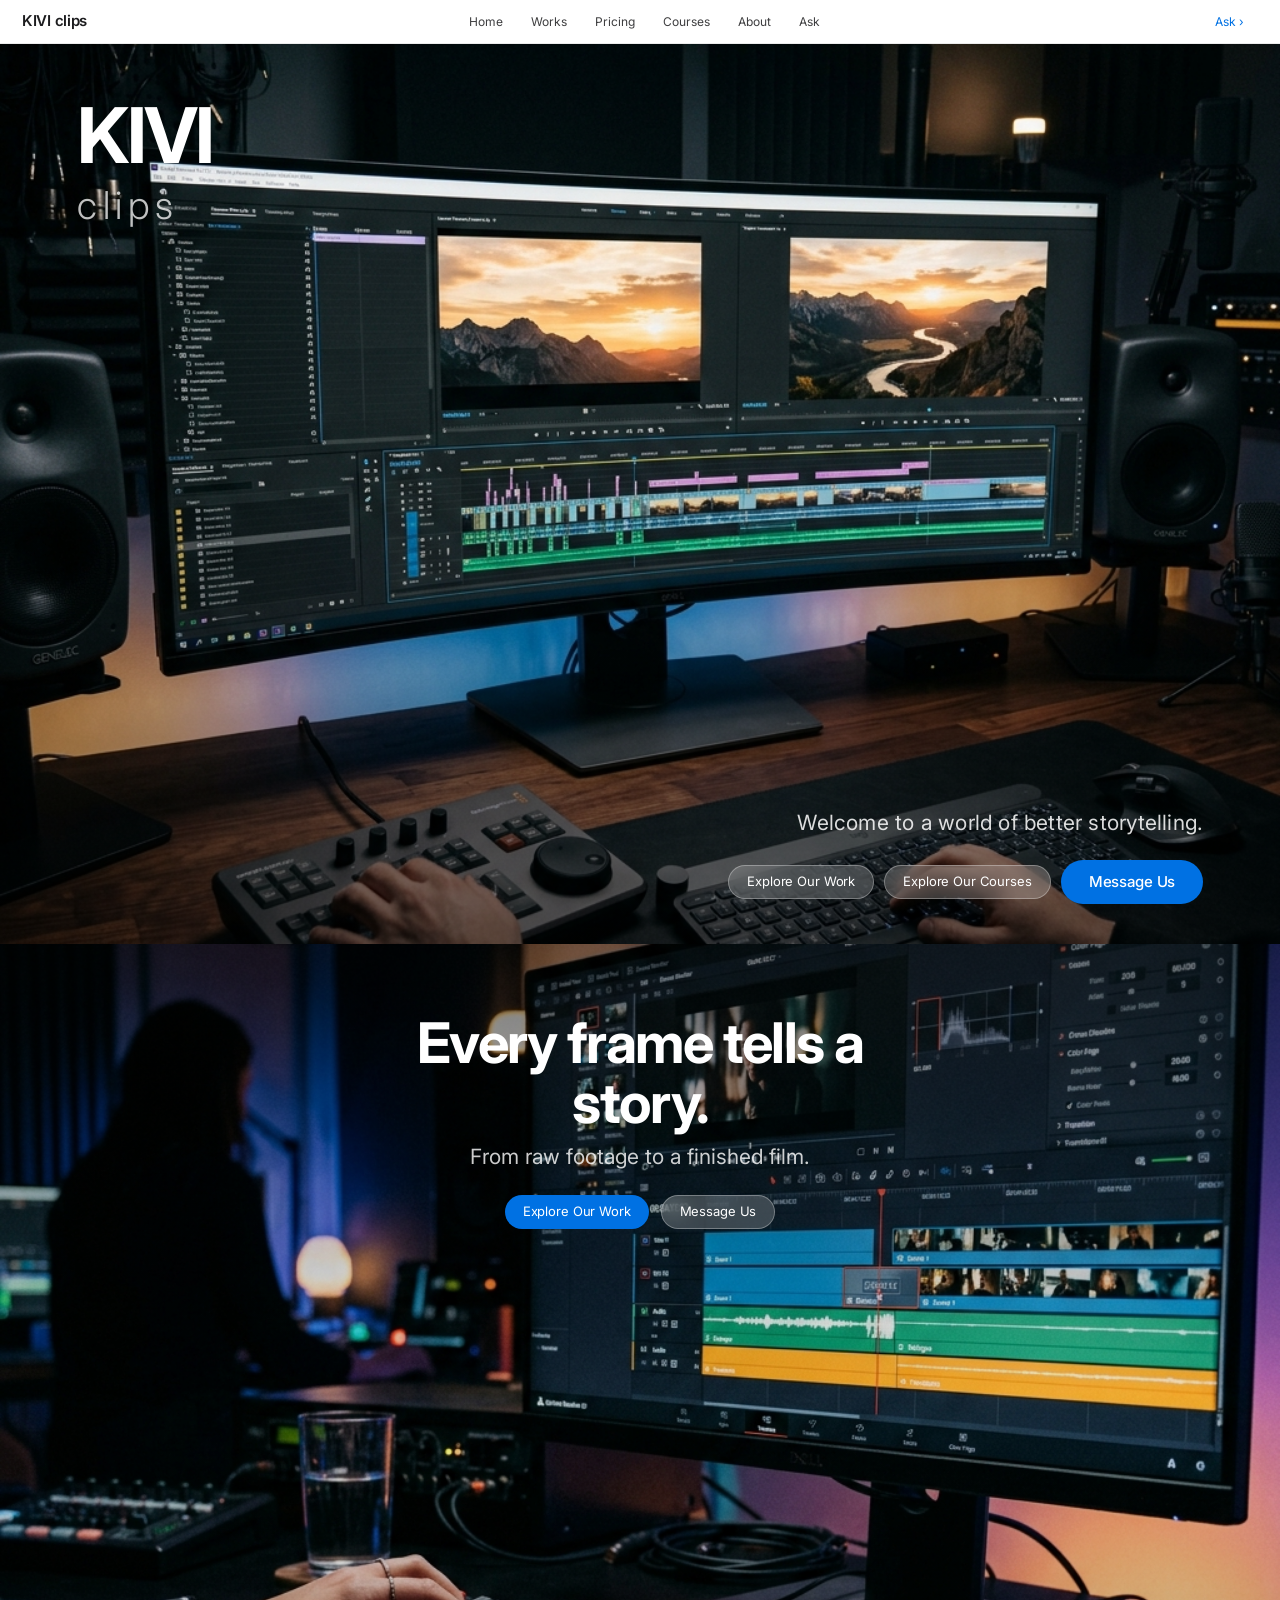
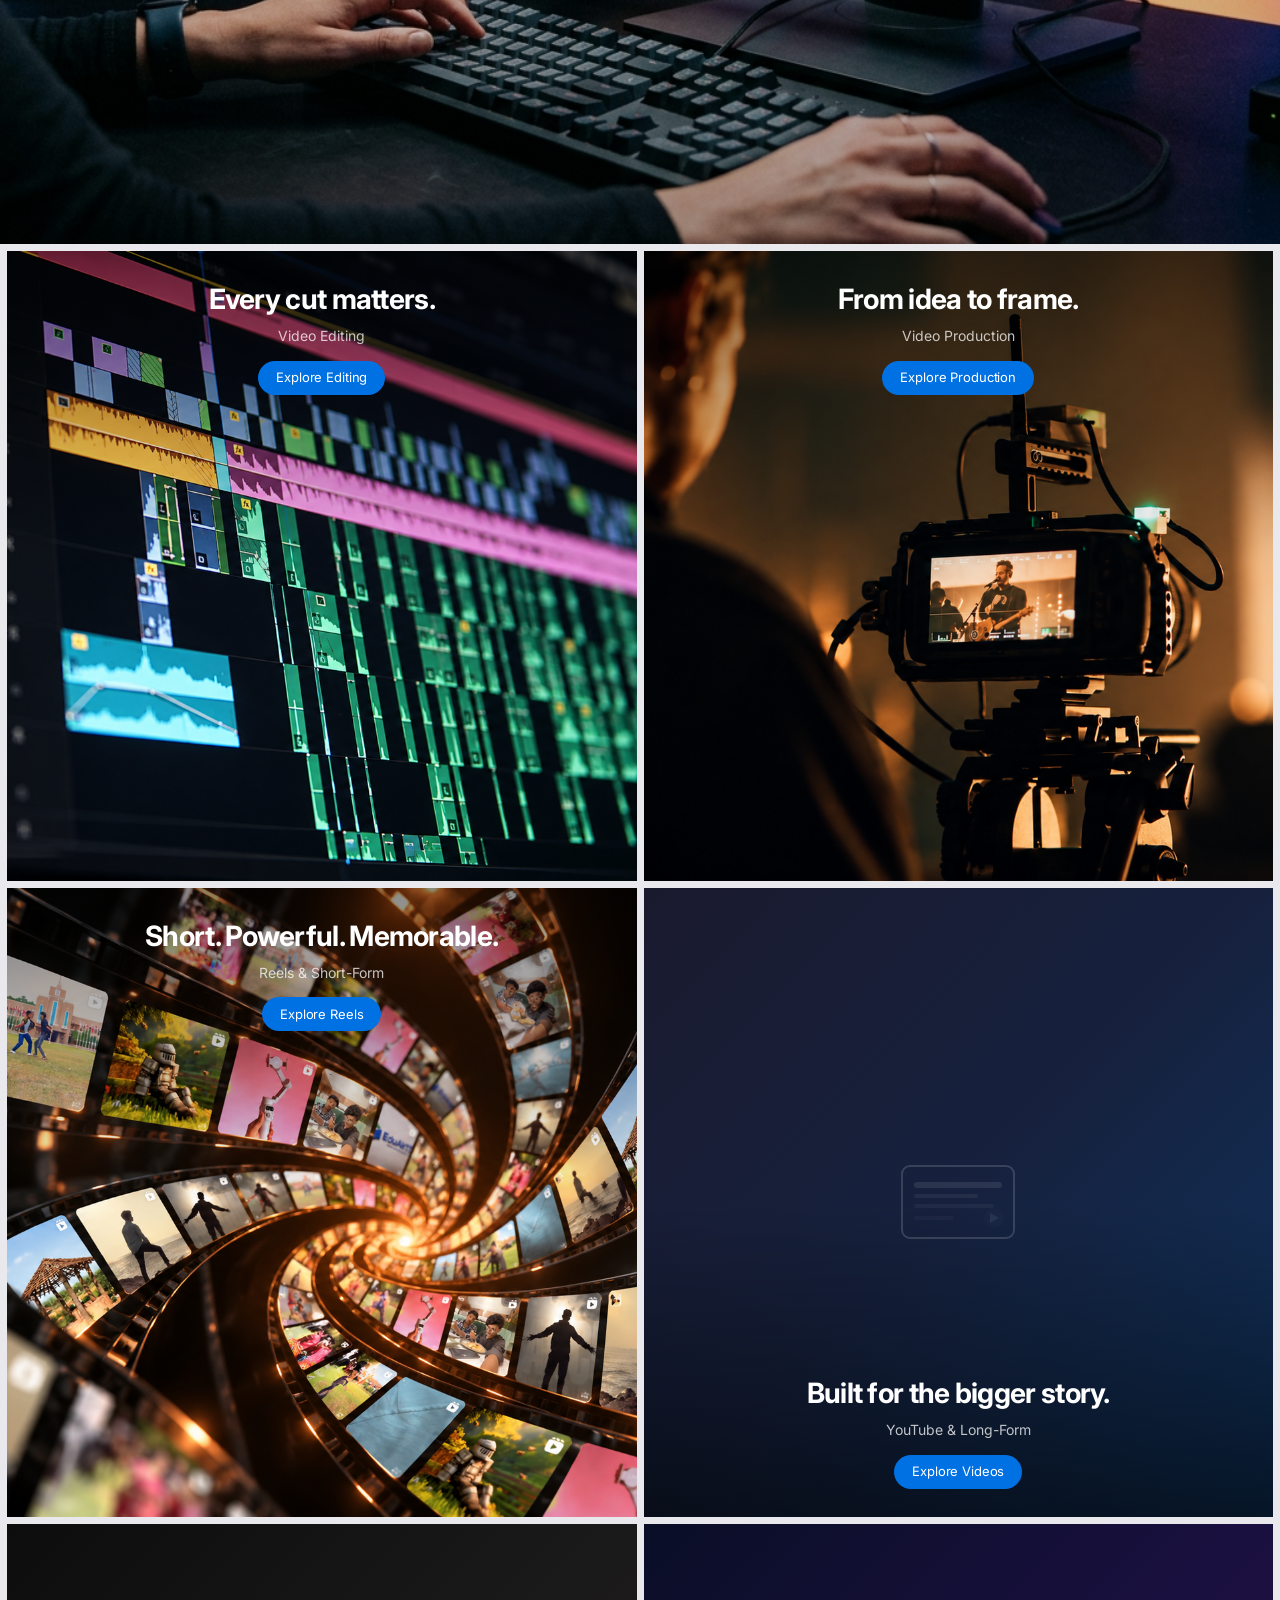
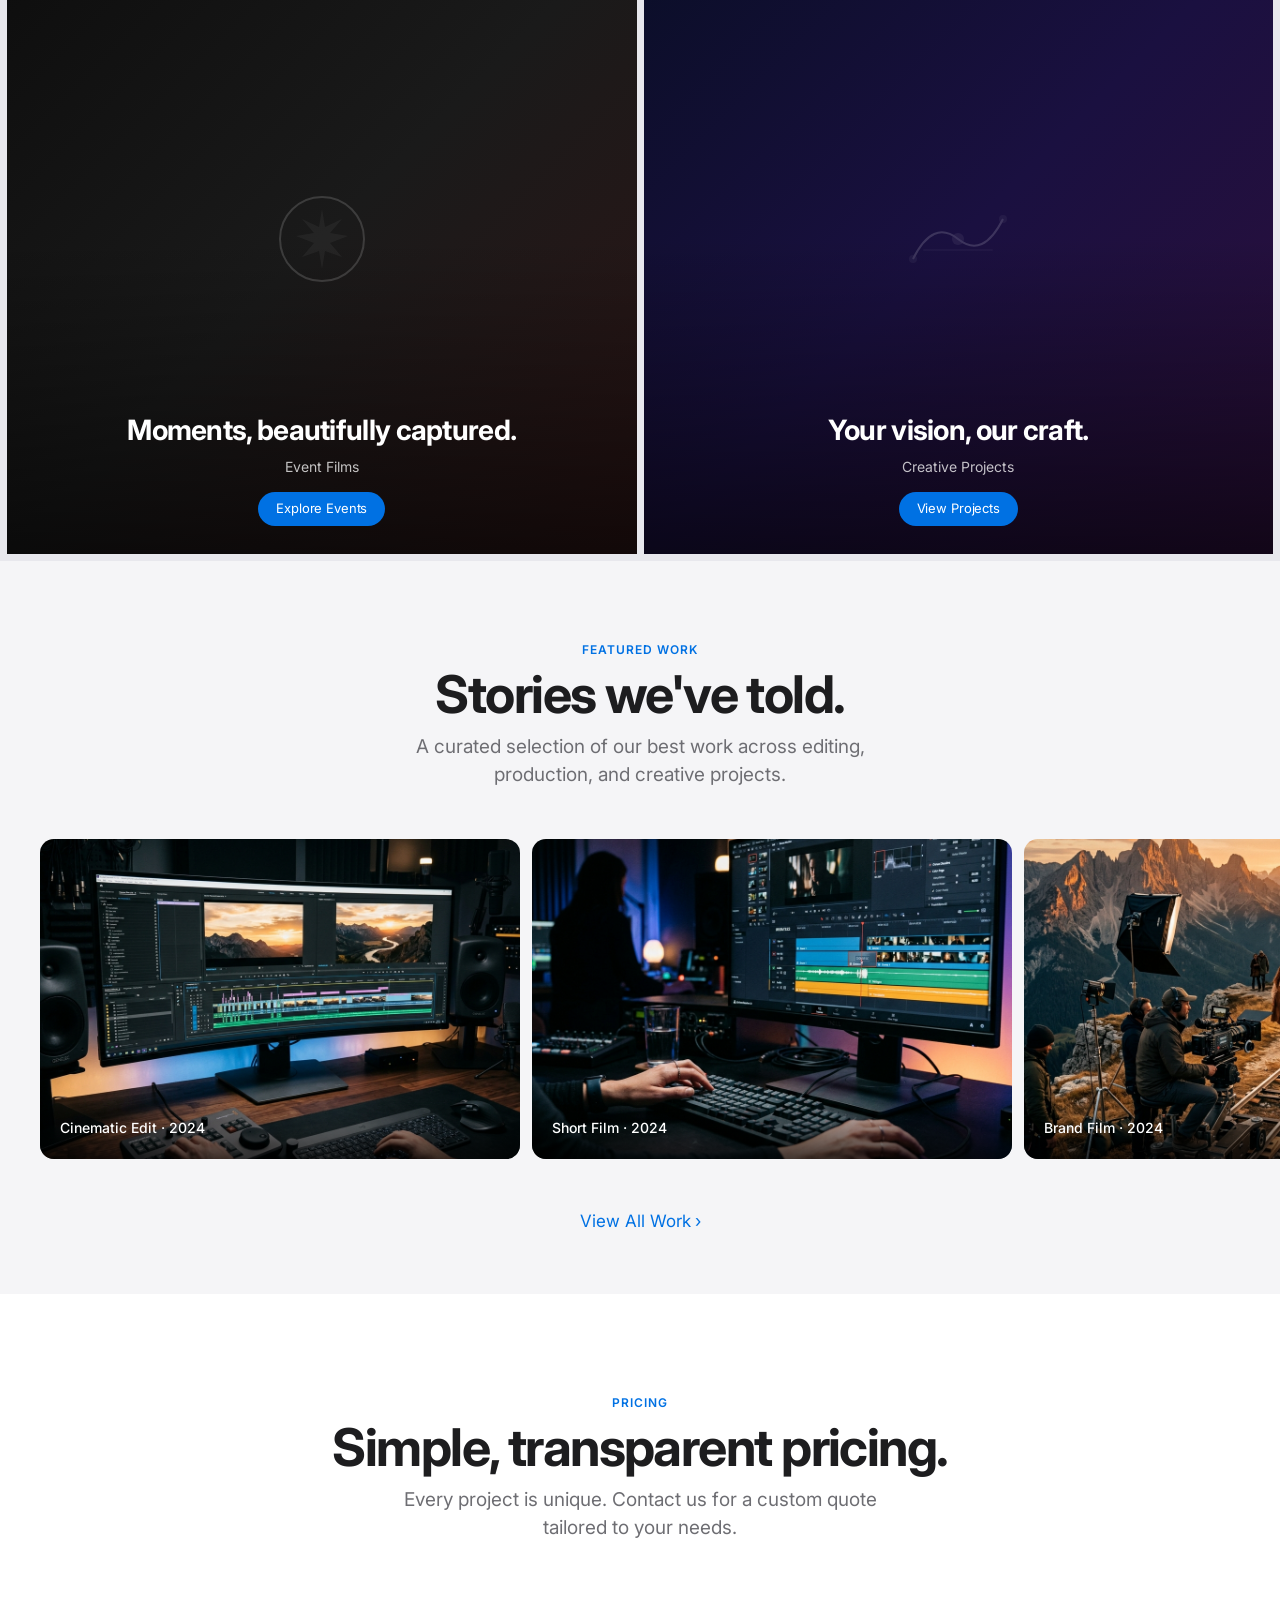
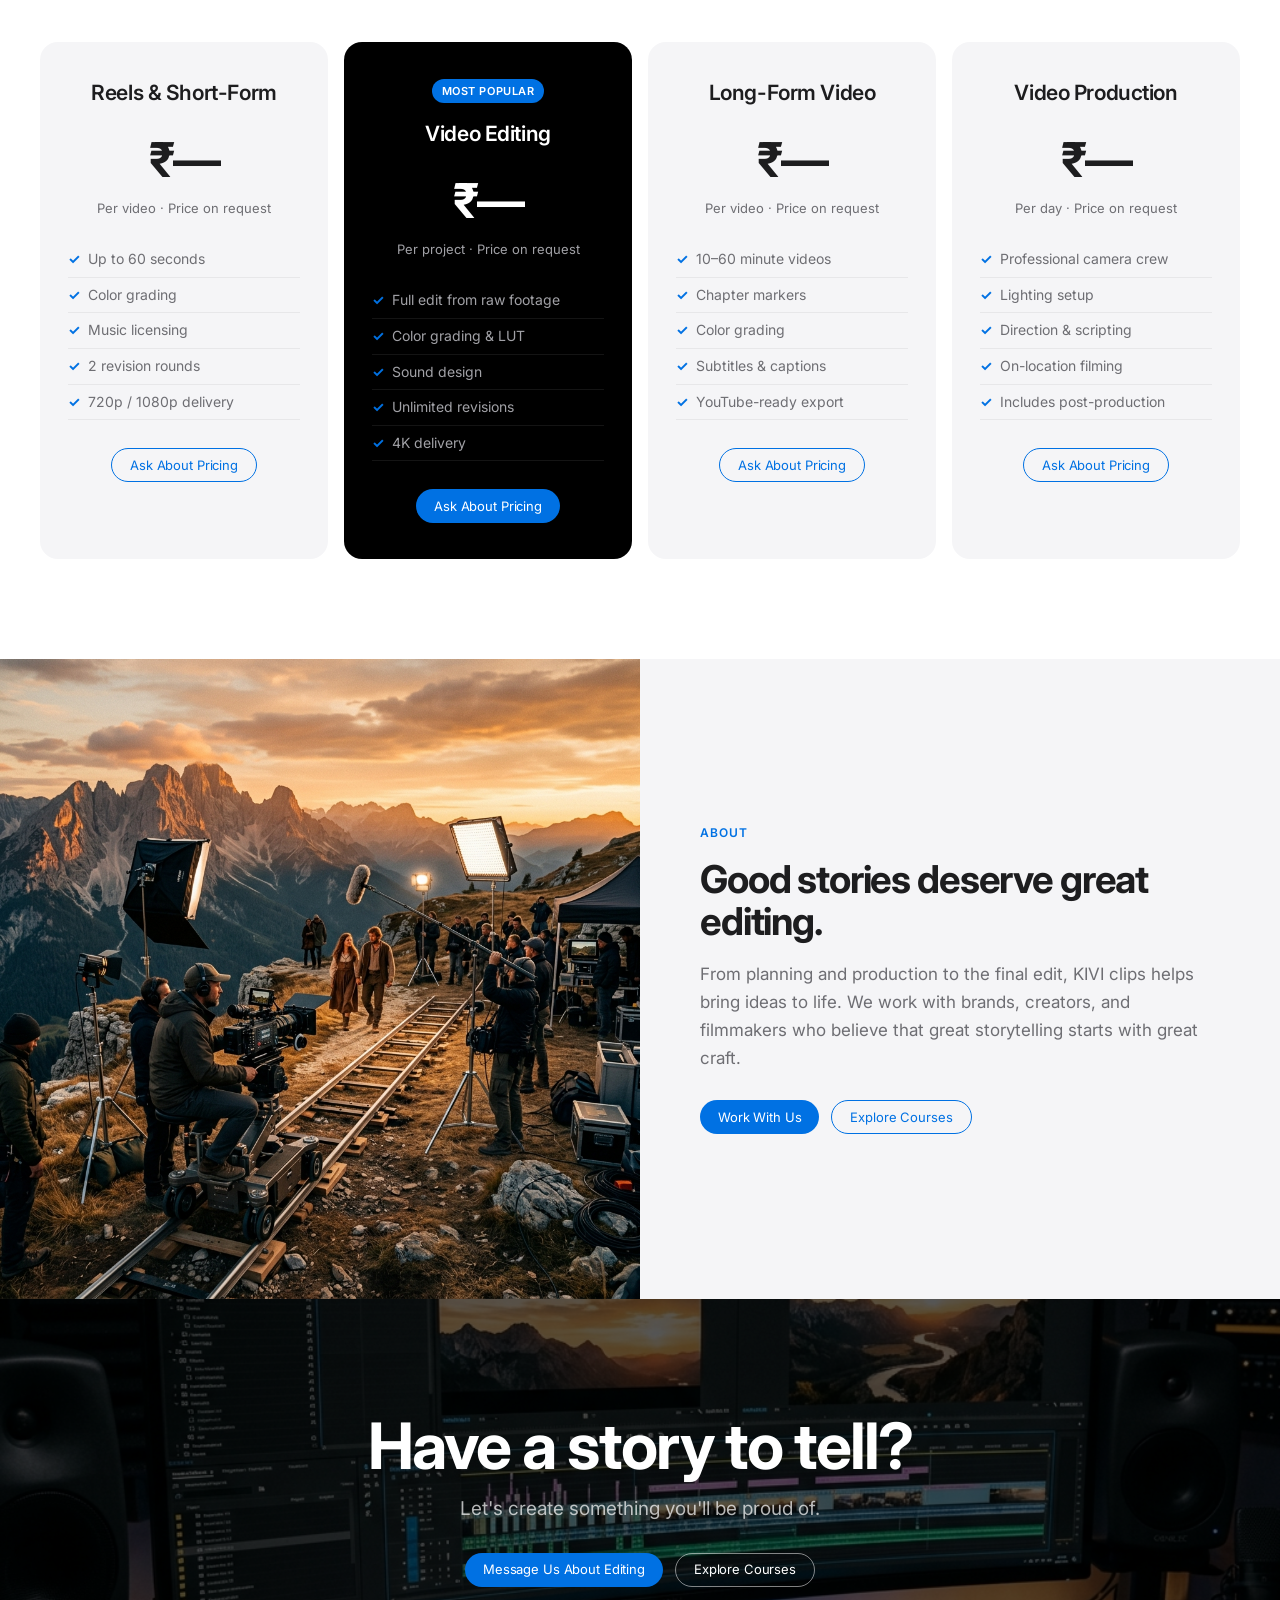
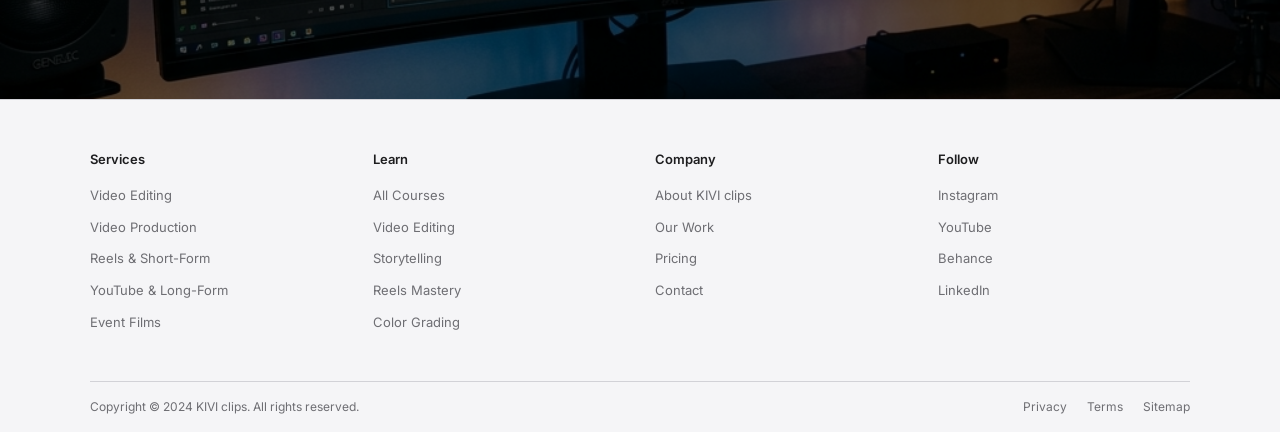
==== index.html @ bf1adf87 "Update index.html" ====
<!DOCTYPE html>
<html lang="en">
<head>
  <meta charset="UTF-8" />
  <meta name="viewport" content="width=device-width, initial-scale=1.0" />
  <meta name="description" content="KIVI clips — Premium video editing, production, and storytelling services. From raw footage to a finished film." />
  <title>KIVI clips — Video Editing &amp; Production Services</title>
  <link rel="preconnect" href="https://fonts.googleapis.com" />
  <link rel="preconnect" href="https://fonts.gstatic.com" crossorigin />
  <link href="https://fonts.googleapis.com/css2?family=Inter:wght@300;400;500;600;700&display=swap" rel="stylesheet" />
  <link rel="stylesheet" href="styles.css" />
  <style>
    /* Inline overrides for Inter font when SF Pro unavailable */
    :root { --font: -apple-system, "SF Pro Display", "SF Pro Text", "Inter", "Helvetica Neue", Arial, sans-serif; }
  </style>
</head>
<body>

  <!-- ====================================================
       NAVIGATION
  ==================================================== -->
  <nav class="nav" id="main-nav" role="navigation" aria-label="Main navigation">
    <div class="nav-inner">
      <!-- Logo -->
<a class="nav-logo" href="#hero" id="nav-logo" aria-label="KIVI clips Home">
  <span class="nav-logo-text">KIVI clips</span>
</a>

      <!-- Links -->
      <ul class="nav-links" id="nav-links" role="list">
        <li><a href="#hero" id="nav-home">Home</a></li>
        <li><a href="works.html" id="nav-works">Works</a></li>
        <li><a href="#pricing" id="nav-pricing">Pricing</a></li>
        <li><a href="courses.html" id="nav-courses">Courses</a></li>
        <li><a href="#about" id="nav-about">About</a></li>
        <li><a href="#ask" id="nav-ask">Ask</a></li>
      </ul>

      <!-- Ask CTA -->
      <div class="nav-cta">
        <a href="#ask" id="nav-ask-cta">Ask ›</a>
      </div>

      <!-- Mobile hamburger -->
      <button class="nav-hamburger" id="nav-hamburger" aria-label="Open menu" aria-expanded="false">
        <span></span><span></span><span></span>
      </button>
    </div>
  </nav>

  <!-- ====================================================
       SECTION 1 — HERO (Full Viewport)
       ─────────────────────────────────────────────────
       VIDEO CONFIGURATION — edit these two attributes:
         src="videos/hero_video1.mp4"   ← place your MP4 here
         poster="hero_bg.png"           ← poster shown while loading
  ==================================================== -->
  <section class="hero" id="hero" aria-label="Hero — KIVI clips">
   <video
  id="hero-video-1"
  class="hero-media"
  poster="hero_bg.png"
  autoplay
  muted
  playsinline
  preload="metadata"
  aria-label="Cinematic video editing workstation — KIVI clips hero"
>
  <source
    src="vdos/herom1.mov"
    type="video/mp4"
    media="(max-width: 768px)"
  >
  <source
    src="vdos/hero6.mov"
    type="video/quicktime"
  >
</video>
    <div class="hero-overlay" aria-hidden="true"></div>

    <div class="hero-content reveal">
      <div class="hero-brand">
        <span class="hero-brand-kivi">KIVI</span>
        <span class="hero-brand-clips">clips</span>
      </div>
      <p class="hero-sub">Welcome to a world of better storytelling.</p>
      <div class="btn-row hero-btn-row">
        <a href="works.html"
           class="btn btn-ghost"
           id="btn-explore-work-hero">Explore Our Work</a>
        <a href="courses.html"
           class="btn btn-ghost"
           id="btn-explore-courses-hero">Explore Our Courses</a>
        <!--
          WHATSAPP CONFIGURATION
          Replace 91XXXXXXXXXX with your real number (country code + digits, no spaces).
          Example: 919876543210
        -->
        <a href="https://wa.me/916304943306?text=Hi%20KIVI%20clips!%20I'm%20interested%20in%20your%20services.%20Could%20you%20share%20more%20details%3F"
           class="btn btn-blue btn-hero-cta"
           id="btn-hero-message"
           target="_blank"
           rel="noopener noreferrer">Message Us</a>
      </div>
    </div>
  </section>


  <!-- ====================================================
       SECTION 2 — FULL-WIDTH VIDEO SHOWCASE
       ─────────────────────────────────────────────────
       VIDEO CONFIGURATION — edit these two attributes:
         src="videos/hero_video2.mp4"   ← place your MP4 here
         poster="section2_bg.png"       ← poster shown while loading
  ==================================================== -->
  <section class="section-video-showcase" id="video-showcase" aria-label="Editing showcase">
    <video
      id="hero-video-2"
      class="section-media"
      src="gimble.mp4"
      poster="section2_bg.png"
      muted
      playsinline
      preload="metadata"
      aria-label="Cinematic editing process showcase — KIVI clips"
    ></video>
    <div class="section-overlay" aria-hidden="true"></div>

    <div class="section-content reveal">
      <h2 class="section-headline">Every frame tells a story.</h2>
      <p class="section-sub">From raw footage to a finished film.</p>
      <div class="btn-row">
        <a href="works.html" class="btn btn-blue" id="btn-explore-work">Explore Our Work</a>
        <a href="https://wa.me/916304943306?text=Hi%20KIVI%20clips!%20I'm%20interested%20in%20your%20services.%20Could%20you%20share%20more%20details%3F"
           class="btn btn-ghost" id="btn-msg-s2"
           target="_blank" rel="noopener noreferrer">Message Us</a>
      </div>
    </div>
  </section>

  <!-- ====================================================
       SECTION 3 — FULL-WIDTH FEATURE IMAGE
  ==================================================== -->


  <!-- ====================================================
       SECTION 4 — SERVICES GRID (Apple two-column tiles)
  ==================================================== -->
  <section class="services-grid" id="services" aria-label="Services">

    <!-- Tile 1: Video Editing -->
    <article class="service-tile" id="tile-editing">
      <img class="tile-media" src="tile1-old.png" alt="Professional video editing" loading="lazy" />
      <div class="tile-overlay" aria-hidden="true"></div>
      <div class="tile-content">
        <h3 class="tile-title">Every cut matters.</h3>
        <p class="tile-sub">Video Editing</p>
        <a href="#ask" class="btn btn-blue" id="btn-tile-editing">Explore Editing</a>
      </div>
    </article>

    <!-- Tile 2: Video Production -->
    <article class="service-tile" id="tile-production">
      <img class="tile-media" src="tile2-old.png" alt="Video production behind the scenes" loading="lazy" />
      <div class="tile-overlay" aria-hidden="true"></div>
      <div class="tile-content">
        <h3 class="tile-title">From idea to frame.</h3>
        <p class="tile-sub">Video Production</p>
        <a href="#ask" class="btn btn-blue" id="btn-tile-production">Explore Production</a>
      </div>
    </article>

    <!-- Tile 3: Reels & Short-Form -->
    <article class="service-tile" id="tile-reels">
      <img class="tile-media" src="reels.png" alt="Short-form reels and social content" loading="lazy" />
      <div class="tile-overlay" aria-hidden="true"></div>
      <div class="tile-content">
        <h3 class="tile-title">Short. Powerful. Memorable.</h3>
        <p class="tile-sub">Reels &amp; Short-Form</p>
        <a href="#ask" class="btn btn-blue" id="btn-tile-reels">Explore Reels</a>
      </div>
    </article>

    <!-- Tile 4: YouTube & Long-Form (gradient placeholder) -->
    <article class="service-tile tile-grad-1" id="tile-youtube">
      <div class="tile-overlay--bottom tile-overlay" aria-hidden="true"></div>
      <div class="tile-content tile-content--bottom" style="top:auto; bottom:0; padding-top:0;">
        <h3 class="tile-title">Built for the bigger story.</h3>
        <p class="tile-sub">YouTube &amp; Long-Form</p>
        <a href="#ask" class="btn btn-blue" id="btn-tile-youtube">Explore Videos</a>
      </div>
      <!-- Decorative visual element -->
      <div style="position:absolute;inset:0;display:flex;align-items:center;justify-content:center;pointer-events:none;" aria-hidden="true">
        <svg width="120" height="80" viewBox="0 0 120 80" fill="none" opacity="0.15">
          <rect x="4" y="4" width="112" height="72" rx="8" stroke="white" stroke-width="2"/>
          <rect x="16" y="20" width="88" height="6" rx="3" fill="white" opacity="0.6"/>
          <rect x="16" y="32" width="64" height="4" rx="2" fill="white" opacity="0.4"/>
          <rect x="16" y="42" width="80" height="4" rx="2" fill="white" opacity="0.3"/>
          <rect x="16" y="54" width="40" height="4" rx="2" fill="white" opacity="0.2"/>
          <circle cx="96" cy="56" r="10" fill="white" opacity="0.1"/>
          <polygon points="92,51 92,61 101,56" fill="white" opacity="0.5"/>
        </svg>
      </div>
    </article>

    <!-- Tile 5: Event Films (gradient placeholder) -->
    <article class="service-tile tile-grad-2" id="tile-events">
      <div class="tile-overlay--bottom tile-overlay" aria-hidden="true"></div>
      <div class="tile-content tile-content--bottom">
        <h3 class="tile-title">Moments, beautifully captured.</h3>
        <p class="tile-sub">Event Films</p>
        <a href="#ask" class="btn btn-blue" id="btn-tile-events">Explore Events</a>
      </div>
      <div style="position:absolute;inset:0;display:flex;align-items:center;justify-content:center;pointer-events:none;" aria-hidden="true">
        <svg width="100" height="100" viewBox="0 0 100 100" fill="none" opacity="0.15">
          <circle cx="50" cy="50" r="42" stroke="white" stroke-width="2"/>
          <path d="M50 20 L53 38 L70 30 L58 44 L76 47 L58 54 L70 68 L53 62 L50 80 L47 62 L30 68 L42 54 L24 47 L42 44 L30 30 L47 38 Z" fill="white" opacity="0.3"/>
        </svg>
      </div>
    </article>

    <!-- Tile 6: Creative Projects (gradient placeholder) -->
    <article class="service-tile tile-grad-3" id="tile-creative">
      <div class="tile-overlay--bottom tile-overlay" aria-hidden="true"></div>
      <div class="tile-content tile-content--bottom">
        <h3 class="tile-title">Your vision, our craft.</h3>
        <p class="tile-sub">Creative Projects</p>
        <a href="#ask" class="btn btn-blue" id="btn-tile-creative">View Projects</a>
      </div>
      <div style="position:absolute;inset:0;display:flex;align-items:center;justify-content:center;pointer-events:none;" aria-hidden="true">
        <svg width="110" height="80" viewBox="0 0 110 80" fill="none" opacity="0.15">
          <path d="M10 60 Q30 20 55 40 Q80 60 100 20" stroke="white" stroke-width="2" fill="none"/>
          <circle cx="55" cy="40" r="6" fill="white" opacity="0.4"/>
          <circle cx="10" cy="60" r="4" fill="white" opacity="0.3"/>
          <circle cx="100" cy="20" r="4" fill="white" opacity="0.3"/>
          <rect x="20" y="50" width="70" height="2" rx="1" fill="white" opacity="0.2"/>
        </svg>
      </div>
    </article>

  </section>

  <!-- ====================================================
       SECTION 5 — FEATURED WORK / PORTFOLIO
  ==================================================== -->
  <section class="portfolio-section" id="portfolio" aria-label="Featured work">
    <div class="section-header reveal">
      <p class="section-label">Featured Work</p>
      <h2 class="section-title">Stories we've told.</h2>
      <p class="section-desc">A curated selection of our best work across editing, production, and creative projects.</p>
    </div>

    <div class="portfolio-scroll" id="portfolio-scroll" role="list" aria-label="Portfolio gallery">
      <div class="portfolio-track" id="portfolio-track">

        <div class="portfolio-item" role="listitem">
          <img src="hero_bg.png" alt="Cinematic editing workstation — Featured edit" loading="lazy" />
          <div class="portfolio-label">Cinematic Edit · 2024</div>
        </div>

        <div class="portfolio-item" role="listitem">
          <img src="section2_bg.png" alt="Timeline editing — Short film project" loading="lazy" />
          <div class="portfolio-label">Short Film · 2024</div>
        </div>

        <div class="portfolio-item" role="listitem">
          <img src="section3_bg.png" alt="Film production — On location shoot" loading="lazy" />
          <div class="portfolio-label">Brand Film · 2024</div>
        </div>

        <div class="portfolio-item" role="listitem">
          <img src="tile1.png" alt="Video editing — Wedding highlight reel" loading="lazy" />
          <div class="portfolio-label">Event Highlight · 2024</div>
        </div>

        <div class="portfolio-item" role="listitem">
          <img src="tile2.png" alt="Behind the scenes production" loading="lazy" />
          <div class="portfolio-label">Production BTS · 2024</div>
        </div>

        <div class="portfolio-item" role="listitem">
          <img src="tile3.png" alt="Social media reels content" loading="lazy" />
          <div class="portfolio-label">Reels Campaign · 2024</div>
        </div>

      </div>
    </div>

    <div class="portfolio-footer reveal">
      <a href="works.html" class="link-more" id="btn-view-all-work">View All Work</a>
    </div>
  </section>

  <!-- ====================================================
       SECTION 6 — PRICING
  ==================================================== -->
  <section class="pricing-section" id="pricing" aria-label="Pricing">
    <div class="section-header reveal">
      <p class="section-label">Pricing</p>
      <h2 class="section-title">Simple, transparent pricing.</h2>
      <p class="section-desc">Every project is unique. Contact us for a custom quote tailored to your needs.</p>
    </div>

    <div class="pricing-grid">

      <div class="pricing-card reveal" id="pricing-reels">
        <p class="pricing-name">Reels &amp; Short-Form</p>
        <div class="pricing-price">₹—</div>
        <p class="pricing-price-note">Per video · Price on request</p>
        <ul class="pricing-features">
          <li>Up to 60 seconds</li>
          <li>Color grading</li>
          <li>Music licensing</li>
          <li>2 revision rounds</li>
          <li>720p / 1080p delivery</li>
        </ul>
        <a href="https://wa.me/91XXXXXXXXXX?text=Hi%20KIVI%20clips!%20I'm%20interested%20in%20your%20services.%20Could%20you%20share%20more%20details%3F"
           class="btn btn-blue-outline" id="btn-pricing-reels"
           target="_blank" rel="noopener noreferrer">Ask About Pricing</a>
      </div>

      <div class="pricing-card pricing-card--featured reveal" id="pricing-editing">
        <span class="pricing-badge">Most Popular</span>
        <p class="pricing-name">Video Editing</p>
        <div class="pricing-price">₹—</div>
        <p class="pricing-price-note">Per project · Price on request</p>
        <ul class="pricing-features">
          <li>Full edit from raw footage</li>
          <li>Color grading &amp; LUT</li>
          <li>Sound design</li>
          <li>Unlimited revisions</li>
          <li>4K delivery</li>
        </ul>
        <a href="https://wa.me/91XXXXXXXXXX?text=Hi%20KIVI%20clips!%20I'm%20interested%20in%20your%20services.%20Could%20you%20share%20more%20details%3F"
           class="btn btn-blue" id="btn-pricing-editing"
           target="_blank" rel="noopener noreferrer">Ask About Pricing</a>
      </div>

      <div class="pricing-card reveal" id="pricing-long">
        <p class="pricing-name">Long-Form Video</p>
        <div class="pricing-price">₹—</div>
        <p class="pricing-price-note">Per video · Price on request</p>
        <ul class="pricing-features">
          <li>10–60 minute videos</li>
          <li>Chapter markers</li>
          <li>Color grading</li>
          <li>Subtitles &amp; captions</li>
          <li>YouTube-ready export</li>
        </ul>
        <a href="https://wa.me/91XXXXXXXXXX?text=Hi%20KIVI%20clips!%20I'm%20interested%20in%20your%20services.%20Could%20you%20share%20more%20details%3F"
           class="btn btn-blue-outline" id="btn-pricing-long"
           target="_blank" rel="noopener noreferrer">Ask About Pricing</a>
      </div>

      <div class="pricing-card reveal" id="pricing-production">
        <p class="pricing-name">Video Production</p>
        <div class="pricing-price">₹—</div>
        <p class="pricing-price-note">Per day · Price on request</p>
        <ul class="pricing-features">
          <li>Professional camera crew</li>
          <li>Lighting setup</li>
          <li>Direction &amp; scripting</li>
          <li>On-location filming</li>
          <li>Includes post-production</li>
        </ul>
        <a href="https://wa.me/91XXXXXXXXXX?text=Hi%20KIVI%20clips!%20I'm%20interested%20in%20your%20services.%20Could%20you%20share%20more%20details%3F"
           class="btn btn-blue-outline" id="btn-pricing-production"
           target="_blank" rel="noopener noreferrer">Ask About Pricing</a>
      </div>


    </div>
  </section>

  <!-- ====================================================
       SECTION 7 — ABOUT
  ==================================================== -->
  <section class="about-section" id="about" aria-label="About KIVI clips">
    <div class="about-visual">
      <img src="section3_bg.png" alt="Film production set — KIVI clips" loading="lazy" />
    </div>
    <div class="about-text reveal">
      <p class="about-label">About</p>
      <h2 class="about-title">Good stories deserve great editing.</h2>
      <p class="about-desc">
        From planning and production to the final edit, KIVI clips helps bring ideas to life.
        We work with brands, creators, and filmmakers who believe that great storytelling
        starts with great craft.
      </p>
      <div class="btn-row" style="justify-content:flex-start;">
        <a href="#ask" class="btn btn-blue" id="btn-about-contact">Work With Us</a>
        <a href="courses.html" class="btn btn-blue-outline" id="btn-about-courses">Explore Courses</a>
      </div>
    </div>
  </section>

  <!-- ====================================================
       FINAL CTA
  ==================================================== -->
  <section class="cta-final" id="ask" aria-label="Contact KIVI clips">
    <img class="cta-final-bg" src="hero_bg.png" alt="" aria-hidden="true" loading="lazy" />
    <div class="cta-final-content reveal">
      <h2 class="cta-final-title">Have a story to tell?</h2>
      <p class="cta-final-sub">Let's create something you'll be proud of.</p>
      <div class="btn-row">
        <a href="https://wa.me/91XXXXXXXXXX?text=Hi%20KIVI%20clips!%20I'm%20interested%20in%20your%20services.%20Could%20you%20share%20more%20details%3F"
           class="btn btn-blue" id="btn-msg-final"
           target="_blank" rel="noopener noreferrer">Message Us About Editing</a>
        <a href="courses.html" class="btn btn-white-outline" id="btn-explore-courses-final">Explore Courses</a>
      </div>
    </div>
  </section>

  <!-- ====================================================
       FOOTER
  ==================================================== -->
  <footer class="footer" role="contentinfo">
    <div class="footer-top">
      <div class="footer-col">
        <h4>Services</h4>
        <ul>
          <li><a href="#services">Video Editing</a></li>
          <li><a href="#services">Video Production</a></li>
          <li><a href="#services">Reels &amp; Short-Form</a></li>
          <li><a href="#services">YouTube &amp; Long-Form</a></li>
          <li><a href="#services">Event Films</a></li>
        </ul>
      </div>
      <div class="footer-col">
        <h4>Learn</h4>
        <ul>
          <li><a href="courses.html">All Courses</a></li>
          <li><a href="courses.html#editing">Video Editing</a></li>
          <li><a href="courses.html#storytelling">Storytelling</a></li>
          <li><a href="courses.html#reels">Reels Mastery</a></li>
          <li><a href="courses.html#color">Color Grading</a></li>
        </ul>
      </div>
      <div class="footer-col">
        <h4>Company</h4>
        <ul>
          <li><a href="#about">About KIVI clips</a></li>
          <li><a href="#portfolio">Our Work</a></li>
          <li><a href="#pricing">Pricing</a></li>
          <li><a href="#ask">Contact</a></li>
        </ul>
      </div>
      <div class="footer-col">
        <h4>Follow</h4>
        <ul>
          <li><a href="#">Instagram</a></li>
          <li><a href="#">YouTube</a></li>
          <li><a href="#">Behance</a></li>
          <li><a href="#">LinkedIn</a></li>
        </ul>
      </div>
    </div>
    <div class="footer-bottom">
      <p class="footer-copy">Copyright &copy; 2024 KIVI clips. All rights reserved.</p>
      <div class="footer-links">
        <a href="#">Privacy</a>
        <a href="#">Terms</a>
        <a href="#">Sitemap</a>
      </div>
    </div>
  </footer>

  <!-- ====================================================
       JAVASCRIPT
  ==================================================== -->
  <script>
    'use strict';

    /* ══════════════════════════════════════════════════════
       SECTION A — SMOOTH SCROLL (internal hash links only)
    ══════════════════════════════════════════════════════ */
    document.querySelectorAll('a[href^="#"]').forEach(anchor => {
      anchor.addEventListener('click', e => {
        const target = document.querySelector(anchor.getAttribute('href'));
        if (target) {
          e.preventDefault();
          target.scrollIntoView({ behavior: 'smooth', block: 'start' });
        }
      });
    });

    /* ══════════════════════════════════════════════════════
       SECTION B — MOBILE HAMBURGER
    ══════════════════════════════════════════════════════ */
    const hamburger = document.getElementById('nav-hamburger');
    const navLinks  = document.getElementById('nav-links');

    hamburger.addEventListener('click', () => {
      const isOpen = navLinks.classList.toggle('open');
      hamburger.setAttribute('aria-expanded', isOpen);
    });

    navLinks.querySelectorAll('a').forEach(link => {
      link.addEventListener('click', () => {
        navLinks.classList.remove('open');
        hamburger.setAttribute('aria-expanded', 'false');
      });
    });

    /* ══════════════════════════════════════════════════════
       SECTION C — REVEAL-ON-SCROLL (.reveal elements)
    ══════════════════════════════════════════════════════ */
    const revealEls = document.querySelectorAll('.reveal');
    const revealObserver = new IntersectionObserver(entries => {
      entries.forEach(entry => {
        if (entry.isIntersecting) {
          entry.target.classList.add('visible');
          revealObserver.unobserve(entry.target);
        }
      });
    }, { threshold: 0.12 });
    revealEls.forEach(el => revealObserver.observe(el));

    /* ══════════════════════════════════════════════════════
       SECTION D — PORTFOLIO DRAG-SCROLL
    ══════════════════════════════════════════════════════ */
    const scrollEl = document.getElementById('portfolio-scroll');
    let isDown = false, startX, scrollLeft;

    scrollEl.addEventListener('mousedown', e => {
      isDown = true;
      scrollEl.style.cursor = 'grabbing';
      startX     = e.pageX - scrollEl.offsetLeft;
      scrollLeft = scrollEl.scrollLeft;
    });
    scrollEl.addEventListener('mouseleave', () => { isDown = false; scrollEl.style.cursor = 'grab'; });
    scrollEl.addEventListener('mouseup',    () => { isDown = false; scrollEl.style.cursor = 'grab'; });
    scrollEl.addEventListener('mousemove',  e => {
      if (!isDown) return;
      e.preventDefault();
      const x = e.pageX - scrollEl.offsetLeft;
      scrollEl.scrollLeft = scrollLeft - (x - startX) * 1.5;
    });

    /* ══════════════════════════════════════════════════════
       SECTION E — NAV BACKGROUND ON SCROLL
    ══════════════════════════════════════════════════════ */
    const nav = document.getElementById('main-nav');
    window.addEventListener('scroll', () => {
      nav.style.background = window.scrollY > 10
        ? 'rgba(255,255,255,0.92)'
        : 'rgba(255,255,255,0.85)';
    }, { passive: true });

    /* ══════════════════════════════════════════════════════
       SECTION F — HERO VIDEO PLAYBACK ENGINE
       ──────────────────────────────────────────────────────
       Behaviour per video:
         • Visible (≥50% in viewport) → reset to 0, play
         • Reaches end while visible  → restart from 0
         • Scrolled away (<50%)       → pause
         • Returns to view            → reset to 0, play again
       Only hero-video-1 and hero-video-2 are managed here.
       Portfolio images and other elements are unaffected.
    ══════════════════════════════════════════════════════ */

    // Respect prefers-reduced-motion: if set, skip autoplay entirely.
    const prefersReducedMotion =
      window.matchMedia('(prefers-reduced-motion: reduce)').matches;

    /**
     * Creates an independent playback controller for one hero video.
     * @param {string} videoId  — the id of the <video> element
     */
    function createHeroVideoController(videoId) {
      const video = document.getElementById(videoId);
      if (!video) return; // Guard: element must exist

      // State flags to prevent duplicate play calls / race conditions
      let isVisible    = false;   // Is the section ≥50% in viewport?
      let playPending  = false;   // Has play() been called and not yet resolved?

      /**
       * Attempt to play the video. Handles the Promise returned by play()
       * so unhandled rejection warnings never appear in the console.
       */
      function attemptPlay() {
        if (prefersReducedMotion) return;
        if (playPending) return;           // Don't stack multiple play calls
        if (!video.paused) return;         // Already playing

        playPending = true;
        const promise = video.play();

        if (promise !== undefined) {
          promise
            .then(() => { playPending = false; })
            .catch(err => {
              playPending = false;
              // Autoplay was blocked (e.g. strict browser policy).
              // The poster image is already visible — no broken UI.
              if (err.name !== 'AbortError') {
                console.info('[KIVI clips] Video autoplay blocked for', videoId, '—', err.message);
              }
            });
        } else {
          playPending = false;
        }
      }

      /**
       * Called when the section becomes visible (≥50% threshold).
       * Always resets to the beginning and starts playback.
       */
      function onVisible() {
        isVisible = true;
        // Abort any in-progress play before resetting, to avoid AbortError
        video.pause();
        video.currentTime = 0;
        attemptPlay();
      }

      /**
       * Called when the section leaves the viewport (<50% visible).
       */
      function onHidden() {
        isVisible = false;
        video.pause();
        // Do NOT reset currentTime here — reset happens on next onVisible()
      }

      /**
       * 'ended' event: fires when the video reaches its natural end.
       * If the section is still visible, restart immediately.
       */
      video.addEventListener('ended', () => {
        if (isVisible) {
          video.currentTime = 0;
          attemptPlay();
        }
      });

      /* ── IntersectionObserver at 50% threshold ────────── */
      const sectionObserver = new IntersectionObserver(entries => {
        entries.forEach(entry => {
          if (entry.isIntersecting) {
            onVisible();
          } else {
            onHidden();
          }
        });
      }, {
        threshold: 0.5   // 50% of the section must be in view
      });

      // Observe the video element's parent section for visibility
      const section = video.closest('section');
      if (section) {
        sectionObserver.observe(section);
      } else {
        // Fallback: observe the video element itself
        sectionObserver.observe(video);
      }
    }

    // Initialise the two hero video controllers independently
    createHeroVideoController('hero-video-1');
    createHeroVideoController('hero-video-2');

  </script>

</body>
</html>
---- styles.css ----
@import url('https://fonts.googleapis.com/css2?family=Michroma&display=swap');
/* ============================================================
   KIVI clips — Apple-Style Website CSS
   ============================================================ */

/* --- Reset & Base --- */
*, *::before, *::after {
  box-sizing: border-box;
  margin: 0;
  padding: 0;
}

:root {
  --nav-height: 44px;
  --blue: #0071e3;
  --blue-hover: #0077ed;
  --black: #000000;
  --white: #ffffff;
  --silver: #f5f5f7;
  --dark-bg: #111111;
  --dark-card: #1c1c1e;
  --text-dark: #1d1d1f;
  --text-muted: #6e6e73;
  --text-white: #f5f5f7;
  --text-gray: #a1a1a6;
  --gutter: 7px;
  --font: -apple-system, "SF Pro Display", "SF Pro Text", "Helvetica Neue", Inter, Arial, sans-serif;
}

html {
  scroll-behavior: smooth;
  font-size: 16px;
}

body {
  font-family: var(--font);
  background: var(--white);
  color: var(--text-dark);
  overflow-x: hidden;
  line-height: 1.47059;
  -webkit-font-smoothing: antialiased;
}

a {
  text-decoration: none;
  color: inherit;
}

img, video {
  display: block;
  max-width: 100%;
}

/* ============================================================
   NAVIGATION
   ============================================================ */
.nav {
  position: fixed;
  top: 0;
  left: 0;
  right: 0;
  z-index: 9999;
  height: var(--nav-height);
  background: rgba(255, 255, 255, 0.85);
  backdrop-filter: saturate(180%) blur(20px);
  -webkit-backdrop-filter: saturate(180%) blur(20px);
  border-bottom: 1px solid rgba(0, 0, 0, 0.08);
  display: flex;
  align-items: center;
  justify-content: center;
}

.nav-inner {
  width: 100%;
  max-width: 1400px;
  padding: 0 22px;
  display: flex;
  align-items: center;
  justify-content: space-between;
  gap: 0;
}

.nav-logo {
  display: flex;
  align-items: center;
  gap: 6px;
  flex-shrink: 0;
  text-decoration: none;
}

.nav-logo-mark {
  width: 26px;
  height: 26px;
  background: var(--black);
  border-radius: 5px;
  display: flex;
  align-items: center;
  justify-content: center;
}

.nav-logo-mark svg {
  width: 16px;
  height: 16px;
  fill: white;
}

.nav-logo-text {
  font-size: 15px;
  font-weight: 600;
  letter-spacing: -0.02em;
  color: var(--text-dark);
}

.nav-links {
  display: flex;
  align-items: center;
  list-style: none;
  gap: 0;
  flex: 1;
  justify-content: center;
}

.nav-links li a {
  font-size: 12px;
  font-weight: 400;
  color: var(--text-dark);
  letter-spacing: 0;
  opacity: 0.85;
  padding: 0 14px;
  height: var(--nav-height);
  display: flex;
  align-items: center;
  transition: opacity 0.2s;
  cursor: pointer;
}

.nav-links li a:hover {
  opacity: 1;
}

.nav-cta {
  flex-shrink: 0;
}

.nav-cta a {
  font-size: 12px;
  font-weight: 400;
  color: var(--blue);
  padding: 0 14px;
  height: var(--nav-height);
  display: flex;
  align-items: center;
  transition: opacity 0.2s;
}

.nav-cta a:hover {
  opacity: 0.7;
}

/* Dark Nav (Courses Page) */
.nav--dark {
  background: rgba(0, 0, 0, 0.85);
  border-bottom-color: rgba(255, 255, 255, 0.1);
}

.nav--dark .nav-logo-text {
  color: var(--white);
}

.nav--dark .nav-logo-mark {
  background: var(--white);
}

.nav--dark .nav-logo-mark svg {
  fill: black;
}

.nav--dark .nav-links li a {
  color: var(--white);
}

.nav--dark .nav-cta a {
  color: #2997ff;
}

/* Mobile Nav Toggle */
.nav-hamburger {
  display: none;
  flex-direction: column;
  gap: 5px;
  cursor: pointer;
  padding: 4px;
}

.nav-hamburger span {
  width: 20px;
  height: 1.5px;
  background: var(--text-dark);
  display: block;
  transition: all 0.3s;
}

.nav--dark .nav-hamburger span {
  background: var(--white);
}

/* ============================================================
   HERO SECTION
   ============================================================ */
.hero {
  position: relative;
  width: 100%;
  height: 100svh;
  margin-top: var(--nav-height);
  overflow: hidden;
  display: flex;
  align-items: flex-end;
  justify-content: center;
}

.hero-media {
  position: absolute;
  inset: 0;
  width: 100%;
  height: 100%;
  object-fit: cover;
  object-position: center;
}

.hero-overlay {
  position: absolute;
  inset: 0;
  background: linear-gradient(
    to bottom,
    rgba(0,0,0,0) 40%,
    rgba(0,0,0,0.55) 100%
  );
}

.hero-content {
  position: relative;
  z-index: 2;
  text-align: center;
  color: var(--white);
  padding: 0 20px 80px;
  max-width: 700px;
}

.hero-brand {
  display: flex;
  flex-direction: column;
  align-items: center;
  margin-bottom: 8px;
}

.hero-brand-kivi {
  font-size: clamp(56px, 8vw, 96px);
  font-weight: 700;
  letter-spacing: -0.04em;
  line-height: 1;
  color: var(--white);
}

.hero-brand-clips {
  font-size: clamp(28px, 4vw, 48px);
  font-weight: 300;
  letter-spacing: 0.15em;
  color: rgba(255,255,255,0.75);
  margin-top: 2px;
}

.hero-sub {
  font-size: clamp(16px, 2.2vw, 21px);
  font-weight: 400;
  color: rgba(255,255,255,0.85);
  letter-spacing: 0.01em;
  margin-bottom: 28px;
}

.btn-row {
  display: flex;
  gap: 12px;
  justify-content: center;
  flex-wrap: wrap;
}

.btn {
  display: inline-flex;
  align-items: center;
  justify-content: center;
  height: 34px;
  padding: 0 18px;
  border-radius: 980px;
  font-size: 13px;
  font-weight: 400;
  letter-spacing: -0.01em;
  cursor: pointer;
  transition: all 0.2s ease;
  border: none;
  outline: none;
  text-decoration: none;
}

.btn-blue {
  background: var(--blue);
  color: var(--white);
}

.btn-blue:hover {
  background: var(--blue-hover);
  transform: scale(1.02);
}

.btn-ghost {
  background: rgba(255,255,255,0.2);
  color: var(--white);
  backdrop-filter: blur(10px);
  border: 1px solid rgba(255,255,255,0.3);
}

.btn-ghost:hover {
  background: rgba(255,255,255,0.3);
  transform: scale(1.02);
}

.btn-blue-outline {
  background: transparent;
  color: var(--blue);
  border: 1px solid var(--blue);
}

.btn-blue-outline:hover {
  background: var(--blue);
  color: var(--white);
  transform: scale(1.02);
}

.btn-white-outline {
  background: transparent;
  color: var(--white);
  border: 1px solid rgba(255,255,255,0.5);
}

.btn-white-outline:hover {
  background: rgba(255,255,255,0.15);
  transform: scale(1.02);
}

.btn-dark {
  background: #1d1d1f;
  color: var(--white);
}

.btn-dark:hover {
  background: #333;
  transform: scale(1.02);
}

/* Hero CTA — wider, taller pill */
.btn-hero-cta {
  height: 44px;
  padding: 0 28px;
  font-size: 15px;
  font-weight: 500;
  letter-spacing: -0.01em;
}

/* Hero 3-button row */
.hero-btn-row {
  display: flex;
  flex-wrap: wrap;
  gap: 10px;
  justify-content: center;
  align-items: center;
  max-width: 560px;
  margin: 0 auto;
}

.hero-btn-row .btn {
  flex: 0 0 auto;
}

@media (max-width: 480px) {
  .hero-btn-row {
    flex-direction: column;
    align-items: stretch;
    gap: 10px;
    width: 100%;
    max-width: 320px;
  }

  .hero-btn-row .btn {
    width: 100%;
    justify-content: center;
    text-align: center;
    padding: 0 20px;
    height: 46px;
    font-size: 14px;
  }
}

/* ============================================================
   SECTION 2 — FULL-WIDTH VIDEO SHOWCASE
   ============================================================ */
.section-video-showcase {
  position: relative;
  width: 100%;
  height: 100svh;
  overflow: hidden;
  display: flex;
  align-items: flex-start;
  justify-content: center;
}

.section-video-showcase .section-media {
  position: absolute;
  inset: 0;
  width: 100%;
  height: 100%;
  object-fit: cover;
}

.section-video-showcase .section-overlay {
  position: absolute;
  inset: 0;
  background: linear-gradient(
    to bottom,
    rgba(0,0,0,0.5) 0%,
    rgba(0,0,0,0.05) 50%,
    rgba(0,0,0,0.3) 100%
  );
}

.section-video-showcase .section-content {
  position: relative;
  z-index: 2;
  text-align: center;
  color: var(--white);
  padding: 70px 20px 0;
  max-width: 600px;
}

.section-headline {
  font-size: clamp(28px, 4.5vw, 56px);
  font-weight: 700;
  letter-spacing: -0.03em;
  line-height: 1.07;
  color: var(--white);
  margin-bottom: 8px;
}

.section-sub {
  font-size: clamp(15px, 2vw, 21px);
  font-weight: 400;
  color: rgba(255,255,255,0.8);
  margin-bottom: 22px;
}

/* ============================================================
   SECTION 3 — FULL-WIDTH FEATURE IMAGE
   ============================================================ */
.section-feature-image {
  position: relative;
  width: 100%;
  height: 100svh;
  overflow: hidden;
  display: flex;
  align-items: flex-start;
  justify-content: center;
}

.section-feature-image .section-media {
  position: absolute;
  inset: 0;
  width: 100%;
  height: 100%;
  object-fit: cover;
  object-position: center;
}

.section-feature-image .section-overlay {
  position: absolute;
  inset: 0;
  background: linear-gradient(
    to bottom,
    rgba(0,0,0,0.08) 0%,
    rgba(0,0,0,0) 40%,
    rgba(0,0,0,0.3) 100%
  );
}

.section-feature-image .section-content {
  position: relative;
  z-index: 2;
  text-align: center;
  color: var(--text-dark);
  padding: 70px 20px 0;
  max-width: 580px;
}

.section-feature-image .section-headline {
  color: var(--text-dark);
}

.section-feature-image .section-sub {
  color: rgba(0,0,0,0.65);
}

/* ============================================================
   SECTION 4 — SERVICES GRID (Apple two-column tiles)
   ============================================================ */
.services-grid {
  display: grid;
  grid-template-columns: 1fr 1fr;
  gap: var(--gutter);
  width: 100%;
  background: #e8e8ed;
  padding: var(--gutter);
}

.service-tile {
  position: relative;
  width: 100%;
  aspect-ratio: 1 / 1;
  overflow: hidden;
  background: var(--dark-bg);
  cursor: pointer;
}

.service-tile:hover .tile-media {
  transform: scale(1.04);
}

.tile-media {
  width: 100%;
  height: 100%;
  object-fit: cover;
  object-position: center;
  transition: transform 0.6s cubic-bezier(0.25, 0.46, 0.45, 0.94);
}

.tile-overlay {
  position: absolute;
  inset: 0;
  background: linear-gradient(
    to bottom,
    rgba(0,0,0,0.45) 0%,
    rgba(0,0,0,0) 50%
  );
}

.tile-overlay--bottom {
  background: linear-gradient(
    to top,
    rgba(0,0,0,0.6) 0%,
    rgba(0,0,0,0) 50%
  );
}

.tile-content {
  position: absolute;
  top: 0;
  left: 0;
  right: 0;
  padding: 28px 28px 24px;
  z-index: 2;
  text-align: center;
}

.tile-content--bottom {
  top: auto;
  bottom: 0;
  background: none;
  padding-top: 0;
  padding-bottom: 28px;
}

.tile-title {
  font-size: clamp(20px, 2.5vw, 28px);
  font-weight: 700;
  letter-spacing: -0.025em;
  color: var(--white);
  margin-bottom: 6px;
}

.tile-title--dark {
  color: var(--text-dark);
}

.tile-sub {
  font-size: 14px;
  color: rgba(255,255,255,0.75);
  margin-bottom: 14px;
}

.tile-sub--dark {
  color: var(--text-muted);
}

/* Gradient placeholder tiles */
.tile-grad-1 { background: linear-gradient(135deg, #1a1a2e 0%, #16213e 50%, #0f3460 100%); }
.tile-grad-2 { background: linear-gradient(135deg, #0d0d0d 0%, #1a1a1a 50%, #2d1515 100%); }
.tile-grad-3 { background: linear-gradient(135deg, #0a0e27 0%, #1a1040 50%, #2d0f3c 100%); }

/* ============================================================
   SECTION 5 — FEATURED WORK / PORTFOLIO
   ============================================================ */
.portfolio-section {
  width: 100%;
  background: var(--silver);
  padding: 80px 0 60px;
}

.section-header {
  text-align: center;
  padding: 0 40px 50px;
}

.section-label {
  font-size: 12px;
  font-weight: 600;
  letter-spacing: 0.08em;
  text-transform: uppercase;
  color: var(--blue);
  margin-bottom: 10px;
}

.section-title {
  font-size: clamp(32px, 4.5vw, 52px);
  font-weight: 700;
  letter-spacing: -0.03em;
  line-height: 1.05;
  color: var(--text-dark);
  margin-bottom: 10px;
}

.section-title--white {
  color: var(--white);
}

.section-desc {
  font-size: clamp(15px, 1.8vw, 19px);
  color: var(--text-muted);
  max-width: 500px;
  margin: 0 auto;
}

.section-desc--white {
  color: var(--text-gray);
}

.portfolio-scroll {
  overflow-x: auto;
  -webkit-overflow-scrolling: touch;
  scrollbar-width: none;
  padding: 0 40px 30px;
  cursor: grab;
}

.portfolio-scroll::-webkit-scrollbar {
  display: none;
}

.portfolio-track {
  display: flex;
  gap: 12px;
  width: max-content;
}

.portfolio-item {
  width: 480px;
  height: 320px;
  border-radius: 14px;
  overflow: hidden;
  position: relative;
  flex-shrink: 0;
  background: var(--dark-bg);
  transition: transform 0.35s ease;
}

.portfolio-item:hover {
  transform: translateY(-4px);
}

.portfolio-item img {
  width: 100%;
  height: 100%;
  object-fit: cover;
  transition: transform 0.5s ease;
}

.portfolio-item:hover img {
  transform: scale(1.05);
}

.portfolio-label {
  position: absolute;
  bottom: 0;
  left: 0;
  right: 0;
  padding: 20px;
  background: linear-gradient(to top, rgba(0,0,0,0.7) 0%, transparent 100%);
  color: var(--white);
  font-size: 14px;
  font-weight: 500;
}

.portfolio-footer {
  text-align: center;
  padding-top: 20px;
}

.link-more {
  font-size: 17px;
  font-weight: 400;
  color: var(--blue);
  text-decoration: none;
  display: inline-flex;
  align-items: center;
  gap: 4px;
}

.link-more:hover {
  text-decoration: underline;
}

.link-more::after {
  content: ' ›';
}

/* ============================================================
   SECTION 6 — PRICING
   ============================================================ */
.pricing-section {
  width: 100%;
  background: var(--white);
  padding: 100px 40px;
}

.pricing-grid {
  display: grid;
  grid-template-columns: repeat(4, 1fr);
  gap: 16px;
  max-width: 1200px;
  margin: 50px auto 0;
}

.pricing-card {
  background: var(--silver);
  border-radius: 18px;
  padding: 36px 28px;
  text-align: center;
  position: relative;
  transition: transform 0.3s ease, box-shadow 0.3s ease;
}

.pricing-card:hover {
  transform: translateY(-6px);
  box-shadow: 0 20px 60px rgba(0,0,0,0.1);
}

.pricing-card--featured {
  background: var(--black);
  color: var(--white);
}

.pricing-badge {
  display: inline-block;
  background: var(--blue);
  color: white;
  font-size: 11px;
  font-weight: 600;
  letter-spacing: 0.05em;
  text-transform: uppercase;
  padding: 4px 10px;
  border-radius: 980px;
  margin-bottom: 16px;
}

.pricing-name {
  font-size: 21px;
  font-weight: 600;
  color: var(--text-dark);
  margin-bottom: 6px;
  letter-spacing: -0.02em;
}

.pricing-card--featured .pricing-name {
  color: var(--white);
}

.pricing-price {
  font-size: 48px;
  font-weight: 700;
  letter-spacing: -0.04em;
  color: var(--text-dark);
  margin: 16px 0 4px;
}

.pricing-card--featured .pricing-price {
  color: var(--white);
}

.pricing-price-note {
  font-size: 13px;
  color: var(--text-muted);
  margin-bottom: 24px;
}

.pricing-card--featured .pricing-price-note {
  color: var(--text-gray);
}

.pricing-features {
  list-style: none;
  text-align: left;
  margin-bottom: 28px;
}

.pricing-features li {
  font-size: 14px;
  color: var(--text-muted);
  padding: 7px 0;
  border-bottom: 1px solid rgba(0,0,0,0.06);
  display: flex;
  align-items: center;
  gap: 8px;
}

.pricing-card--featured .pricing-features li {
  color: var(--text-gray);
  border-bottom-color: rgba(255,255,255,0.08);
}

.pricing-features li::before {
  content: '✓';
  color: var(--blue);
  font-weight: 700;
  flex-shrink: 0;
}

/* ============================================================
   SECTION 7 — ABOUT + FINAL CTA
   ============================================================ */
.about-section {
  width: 100%;
  background: var(--silver);
  display: grid;
  grid-template-columns: 1fr 1fr;
  min-height: 540px;
}

.about-visual {
  position: relative;
  overflow: hidden;
}

.about-visual img {
  width: 100%;
  height: 100%;
  object-fit: cover;
}

.about-text {
  display: flex;
  flex-direction: column;
  justify-content: center;
  padding: 70px 60px;
}

.about-label {
  font-size: 12px;
  font-weight: 600;
  letter-spacing: 0.08em;
  text-transform: uppercase;
  color: var(--blue);
  margin-bottom: 16px;
}

.about-title {
  font-size: clamp(28px, 3vw, 42px);
  font-weight: 700;
  letter-spacing: -0.03em;
  line-height: 1.1;
  color: var(--text-dark);
  margin-bottom: 18px;
}

.about-desc {
  font-size: 17px;
  color: var(--text-muted);
  line-height: 1.65;
  margin-bottom: 28px;
}

.cta-final {
  position: relative;
  width: 100%;
  min-height: 400px;
  background: var(--black);
  display: flex;
  align-items: center;
  justify-content: center;
  overflow: hidden;
}

.cta-final-bg {
  position: absolute;
  inset: 0;
  width: 100%;
  height: 100%;
  object-fit: cover;
  opacity: 0.35;
}

.cta-final-content {
  position: relative;
  z-index: 2;
  text-align: center;
  padding: 80px 40px;
  color: var(--white);
}

.cta-final-title {
  font-size: clamp(36px, 5vw, 64px);
  font-weight: 700;
  letter-spacing: -0.03em;
  line-height: 1.05;
  color: var(--white);
  margin-bottom: 16px;
}

.cta-final-sub {
  font-size: 19px;
  color: rgba(255,255,255,0.7);
  margin-bottom: 30px;
}

/* ============================================================
   FOOTER
   ============================================================ */
.footer {
  background: #f5f5f7;
  border-top: 1px solid #d2d2d7;
  padding: 0 22px;
}

.footer-top {
  padding: 50px 0 40px;
  display: grid;
  grid-template-columns: repeat(auto-fit, minmax(200px, 1fr));
  gap: 30px;
  max-width: 1100px;
  margin: 0 auto;
}

.footer-col h4 {
  font-size: 13px;
  font-weight: 600;
  color: var(--text-dark);
  margin-bottom: 14px;
}

.footer-col ul {
  list-style: none;
}

.footer-col ul li {
  margin-bottom: 8px;
}

.footer-col ul li a {
  font-size: 13px;
  color: var(--text-muted);
  text-decoration: none;
  transition: color 0.2s;
}

.footer-col ul li a:hover {
  color: var(--text-dark);
}

.footer-bottom {
  border-top: 1px solid #d2d2d7;
  padding: 16px 0;
  max-width: 1100px;
  margin: 0 auto;
  display: flex;
  align-items: center;
  justify-content: space-between;
  flex-wrap: wrap;
  gap: 10px;
}

.footer-copy {
  font-size: 12px;
  color: var(--text-muted);
}

.footer-links {
  display: flex;
  gap: 20px;
}

.footer-links a {
  font-size: 12px;
  color: var(--text-muted);
}

.footer-links a:hover {
  color: var(--text-dark);
}

/* ============================================================
   COURSES PAGE — DARK THEME
   ============================================================ */
body.courses-page {
  background: var(--black);
  color: var(--white);
}

.courses-page .footer {
  background: #1c1c1e;
  border-top-color: rgba(255,255,255,0.1);
}

.courses-page .footer-col h4 {
  color: var(--white);
}

.courses-page .footer-col ul li a {
  color: var(--text-gray);
}

.courses-page .footer-col ul li a:hover {
  color: var(--white);
}

.courses-page .footer-bottom {
  border-top-color: rgba(255,255,255,0.1);
}

.courses-page .footer-copy,
.courses-page .footer-links a {
  color: var(--text-gray);
}

.courses-hero {
  position: relative;
  width: 100%;
  height: 100svh;
  margin-top: var(--nav-height);
  overflow: hidden;
  display: flex;
  align-items: flex-end;
  justify-content: center;
  background: var(--black);
}

.courses-hero-media {
  position: absolute;
  inset: 0;
  width: 100%;
  height: 100%;
  object-fit: cover;
  object-position: center;
}

.courses-hero-overlay {
  position: absolute;
  inset: 0;
  background: linear-gradient(
    to bottom,
    rgba(0,0,0,0.2) 0%,
    rgba(0,0,0,0.6) 70%,
    rgba(0,0,0,0.85) 100%
  );
}

.courses-hero-content {
  position: relative;
  z-index: 2;
  text-align: center;
  color: var(--white);
  padding: 0 20px 90px;
  max-width: 700px;
}

.course-section {
  width: 100%;
  position: relative;
  overflow: hidden;
}

.course-block {
  display: grid;
  grid-template-columns: 1fr 1fr;
  min-height: 560px;
  background: var(--dark-card);
}

.course-block--reverse {
  direction: rtl;
}

.course-block--reverse > * {
  direction: ltr;
}

.course-block-media {
  position: relative;
  overflow: hidden;
}

.course-block-media img {
  width: 100%;
  height: 100%;
  object-fit: cover;
  transition: transform 0.5s ease;
}

.course-block:hover .course-block-media img {
  transform: scale(1.04);
}

.course-block-text {
  display: flex;
  flex-direction: column;
  justify-content: center;
  padding: 70px 60px;
  background: var(--dark-card);
}

.course-block-label {
  font-size: 12px;
  font-weight: 600;
  letter-spacing: 0.08em;
  text-transform: uppercase;
  color: #2997ff;
  margin-bottom: 14px;
}

.course-block-title {
  font-size: clamp(28px, 3vw, 44px);
  font-weight: 700;
  letter-spacing: -0.03em;
  line-height: 1.1;
  color: var(--white);
  margin-bottom: 16px;
}

.course-block-desc {
  font-size: 17px;
  color: var(--text-gray);
  line-height: 1.65;
  margin-bottom: 30px;
}

.courses-grid-section {
  width: 100%;
  background: #0a0a0a;
  padding: 80px 40px;
}

.courses-tiles {
  display: grid;
  grid-template-columns: repeat(3, 1fr);
  gap: var(--gutter);
  margin-top: 50px;
}

.course-tile {
  position: relative;
  aspect-ratio: 4/3;
  overflow: hidden;
  background: var(--dark-card);
  border-radius: 0;
  cursor: pointer;
}

.course-tile-media {
  width: 100%;
  height: 100%;
  object-fit: cover;
  transition: transform 0.5s ease;
}

.course-tile:hover .course-tile-media {
  transform: scale(1.05);
}

.course-tile-content {
  position: absolute;
  bottom: 0;
  left: 0;
  right: 0;
  padding: 30px 24px 24px;
  background: linear-gradient(to top, rgba(0,0,0,0.8) 0%, transparent 100%);
  z-index: 2;
}

.course-tile-title {
  font-size: 18px;
  font-weight: 600;
  color: var(--white);
  margin-bottom: 8px;
}

.course-cta-section {
  position: relative;
  width: 100%;
  min-height: 380px;
  background: #0a0a0a;
  display: flex;
  align-items: center;
  justify-content: center;
  overflow: hidden;
}

.course-cta-bg {
  position: absolute;
  inset: 0;
  background: radial-gradient(ellipse at center, #0a1628 0%, #000000 70%);
}

.course-cta-content {
  position: relative;
  z-index: 2;
  text-align: center;
  padding: 80px 40px;
}

/* ============================================================
   SCROLL ANIMATION UTILITY
   ============================================================ */
.reveal {
  opacity: 0;
  transform: translateY(24px);
  transition: opacity 0.7s ease, transform 0.7s ease;
}

.reveal.visible {
  opacity: 1;
  transform: translateY(0);
}

/* ============================================================
   RESPONSIVE — COMPREHENSIVE MOBILE FIX
   ============================================================ */

/* ── Tablet (≤1024px) ──────────────────────────────────── */
@media (max-width: 1024px) {
  .services-grid {
    grid-template-columns: 1fr 1fr;
  }

  .pricing-grid {
    grid-template-columns: repeat(2, 1fr);
  }

  .course-block {
    grid-template-columns: 1fr;
    min-height: auto;
  }

  .course-block-media {
    height: 380px;
  }

  .course-block--reverse {
    direction: ltr;
  }

  .about-section {
    grid-template-columns: 1fr;
  }

  .about-visual {
    height: 380px;
  }

  .about-text {
    padding: 50px 40px;
  }

  .courses-tiles {
    grid-template-columns: repeat(2, 1fr);
  }
}

/* ── Mobile (≤768px) ──────────────────────────────────── */
@media (max-width: 768px) {
  :root {
    --nav-height: 48px;
  }

  /* Nav — hamburger mode */
  .nav-inner {
    padding: 0 16px;
  }

  .nav-links {
    display: none;
    position: fixed;
    top: var(--nav-height);
    left: 0;
    right: 0;
    background: rgba(255,255,255,0.97);
    backdrop-filter: blur(20px);
    flex-direction: column;
    gap: 0;
    padding: 8px 0;
    border-bottom: 1px solid rgba(0,0,0,0.1);
    z-index: 9998;
  }

  .nav--dark .nav-links {
    background: rgba(0,0,0,0.97);
    border-bottom-color: rgba(255,255,255,0.1);
  }

  .nav-links.open {
    display: flex;
  }

  .nav-links li a {
    height: 44px;
    padding: 0 22px;
    font-size: 14px;
    justify-content: flex-start;
    border-bottom: 1px solid rgba(0,0,0,0.06);
  }

  .nav--dark .nav-links li a {
    border-bottom-color: rgba(255,255,255,0.06);
  }

  .nav-cta {
    display: none;
  }

  .nav-hamburger {
    display: flex;
  }

  /* Hero — keep fully centred & visible */
  .hero {
    /* Shift content up slightly so button isn't cut at bottom */
    align-items: center;
    justify-content: center;
  }

  .hero-content {
    padding: 0 20px 0;
    max-width: 100%;
    width: 100%;
    /* Remove the fixed bottom padding that causes cutoff */
    display: flex;
    flex-direction: column;
    align-items: center;
    justify-content: center;
    gap: 0;
  }

  .hero-brand-kivi {
    /* Clamp already handles most cases; enforce min on very small screens */
    font-size: clamp(44px, 14vw, 80px);
  }

  .hero-brand-clips {
    font-size: clamp(22px, 7vw, 40px);
  }

  .hero-sub {
    font-size: clamp(14px, 3.8vw, 18px);
    margin-bottom: 22px;
    padding: 0 8px;
  }

  .btn-hero-cta {
    height: 46px;
    padding: 0 28px;
    font-size: 15px;
    min-width: 0;
    width: auto;
    max-width: 90vw;
  }

  /* Section 2 & 3 — reduce top padding so text stays visible */
  .section-video-showcase .section-content,
  .section-feature-image .section-content {
    padding: 36px 20px 0;
  }

  /* Services grid — single column */
  .services-grid {
    grid-template-columns: 1fr;
    padding: 4px;
    gap: 4px;
  }

  .service-tile {
    aspect-ratio: 16 / 9;
  }

  .tile-content {
    padding: 16px;
  }

  .tile-title {
    font-size: clamp(16px, 4.5vw, 22px);
  }

  /* Portfolio scroll — smaller cards */
  .portfolio-item {
    width: 280px;
    height: 188px;
  }

  .portfolio-scroll {
    padding: 0 16px 24px;
  }

  /* Pricing — single column on mobile */
  .pricing-grid {
    grid-template-columns: 1fr;
  }

  .pricing-section {
    padding: 60px 20px;
  }

  /* About */
  .about-section {
    grid-template-columns: 1fr;
  }

  .about-visual {
    height: 260px;
  }

  .about-text {
    padding: 36px 24px;
  }

  .about-desc {
    font-size: 15px;
  }

  /* CTA Final */
  .cta-final-content {
    padding: 60px 20px;
  }

  .cta-final-title {
    font-size: clamp(28px, 8vw, 48px);
  }

  /* Section headlines */
  .section-headline {
    font-size: clamp(22px, 6vw, 40px);
  }

  .section-sub {
    font-size: clamp(13px, 3.5vw, 17px);
  }

  /* Courses */
  .courses-tiles {
    grid-template-columns: 1fr;
  }

  .courses-grid-section {
    padding: 50px 16px;
  }

  .course-block-text {
    padding: 40px 24px;
  }

  .course-block-desc {
    font-size: 15px;
  }

  .courses-hero-content {
    padding: 0 20px 60px;
  }

  /* Footer */
  .footer-top {
    grid-template-columns: 1fr 1fr;
    gap: 24px;
    padding: 40px 0 30px;
  }

  .footer-bottom {
    flex-direction: column;
    align-items: flex-start;
    gap: 6px;
    padding: 14px 0;
  }
}

/* ── Small mobile (≤430px) ───────────────────────────── */
@media (max-width: 430px) {
  .hero-brand-kivi {
    font-size: clamp(40px, 13vw, 60px);
  }

  .hero-brand-clips {
    font-size: clamp(18px, 6vw, 30px);
  }

  .hero-sub {
    font-size: 14px;
  }

  .section-title {
    font-size: clamp(26px, 7vw, 38px);
  }

  .pricing-card {
    padding: 28px 20px;
  }
}

/* ── Very small (≤375px) ─────────────────────────────── */
@media (max-width: 375px) {
  .nav-logo-text {
    font-size: 13px;
  }

  .hero-brand-kivi {
    font-size: 38px;
  }

  .hero-brand-clips {
    font-size: 18px;
  }

  .about-title {
    font-size: 24px;
  }

  .footer-top {
    grid-template-columns: 1fr;
  }
}


/* =====================================================
   KIVI clips — HERO POSITIONING UPDATE
   Desktop + Mobile
   ===================================================== */

/* Desktop and laptop */
#hero .hero-content {
  position: absolute;
  inset: 0;
  width: 100%;
  max-width: none;
  padding: 0;
  text-align: right;
  display: block;
}

#hero .hero-brand {
  position: absolute;
  top: clamp(32px, 6vh, 72px);
  left: clamp(24px, 6vw, 90px);
  align-items: flex-start;
  margin: 0;
}

#hero .hero-brand-kivi {
  font-size: clamp(48px, 6vw, 82px);
}

#hero .hero-brand-clips {
  font-size: clamp(24px, 3vw, 40px);
}

#hero .hero-sub {
  position: absolute;
  right: clamp(24px, 6vw, 90px);
  bottom: 105px;
  width: min(540px, 48%);
  margin: 0;
  text-align: right;
}

#hero .hero-btn-row {
  position: absolute;
  right: clamp(24px, 6vw, 90px);
  bottom: 40px;
  justify-content: flex-end;
  gap: 10px;
}

/* Mobile: iPhone and Android */
@media (max-width: 768px) {
  #hero .hero-content {
    inset: 0;
    padding: 0;
    width: 100%;
    max-width: none;
  }

  #hero .hero-brand {
    top: clamp(28px, 7vh, 58px);
    left: 6%;
    right: auto;
    align-items: flex-start;
  }

  #hero .hero-brand-kivi {
    font-size: clamp(40px, 12vw, 64px);
  }

  #hero  {
    font-size: clamp(21px, 6vw, 32px);
  }

  #hero .hero-sub {
    left: 6%;
    right: 6%;
    bottom: 140px;
    width: auto;
    text-align: center;
    font-size: clamp(14px, 3.8vw, 18px);
    line-height: 1.45;
    margin: 0;
  }

  #hero .hero-btn-row {
    left: 5%;
    right: 5%;
    bottom: 160px;
    justify-content: center;
    gap: 8px;
  }

  #hero .hero-btn-row .btn {
    min-height: 42px;
    height: auto;
    padding: 10px 14px;
    font-size: 12px;
    white-space: normal;
    text-align: center;
  }
}

/* Very small phones */
@media (max-width: 380px) {
  #hero .hero-sub {
    bottom: 118px;
    font-size: 14px;
  }

  #hero .hero-btn-row {
    bottom: 24px;
    gap: 6px;
  }

  #hero .hero-btn-row .btn {
    padding: 9px 10px;
    font-size: 11px;
  }
}



/* KIVI clips — MOBILE HERO LAYOUT ONLY */
@media (max-width: 768px) {
  #hero {
    position: relative;
    overflow: hidden;
  }

  #hero .hero-content {
    position: absolute;
    inset: 0;
    width: 100%;
    max-width: none;
    padding: 0;
    text-align: center;
  }

  #hero .hero-brand {
    position: absolute;
    top: 32%;
    left: 0;
    right: 0;
    margin: 0;
    align-items: center;
    text-align: center;
  }

  #hero .hero-brand-kivi {
    font-size: clamp(42px, 12vw, 64px);
  }


/* KIVI clips — MOBILE WORDMARK FIX */
@media (max-width: 768px) {
  #hero .hero-brand {
    display: flex;
    flex-direction: column;
    align-items: center;
    justify-content: center;
    gap: 10px;
    width: 100%;
    left: 0;
    right: 0;
    z-index: 5;
  }

  #hero .hero-brand-kivi {
    display: inline-block;
    background: #795035;
    color: #ffffff;
    padding: 4px 16px 7px;
    line-height: 1;
    letter-spacing: 0.02em;
    text-align: center;
    white-space: nowrap;
  }

 
#hero .hero-brand-clips {
  display: block;
  width: 100%;
  box-sizing: border-box;
  font-family: 'Michroma', sans-serif;
  font-size: clamp(12px, 3.2vw, 17px);
  font-weight: 400;
  color: #252525;
  text-align: center;
  letter-spacing: 0.48em;
  padding-left: 0.48em;
  line-height: 1.5;
  white-space: nowrap;
  transform: none;
} 
}


#hero .hero-sub {
  position: absolute;
  top: 47%;
  left: 8%;
  right: 8%;
  bottom: auto;
  width: auto;
  margin: 0;
  text-align: center;
  font-size: 14px;
  line-height: 1.5;
  z-index: 2;
} 

  #hero .hero-btn-row {
    position: absolute;
    top: 53%;
    left: 8%;
    right: 8%;
    bottom: auto;
    display: flex;
    flex-direction: column;
    align-items: stretch;
    justify-content: center;
    gap: 10px;
  }

  #hero .hero-btn-row .btn {
    width: 100%;
    min-height: 48px;
    padding: 12px 14px;
    font-size: 14px;
    white-space: normal;
  }
}


/* KIVI clips — MOBILE WORDMARK FIX */
@media (max-width: 768px) {
  #hero .hero-brand {
    display: flex;
    flex-direction: column;
    align-items: center;
    justify-content: center;
    gap: 10px;
    width: 100%;
    left: 0;
    right: 0;
    z-index: 5;
  }

  #hero .hero-brand-kivi {
    display: inline-block;
    background: #795035;
    color: #ffffff;
    padding: 4px 16px 7px;
    line-height: 1;
    letter-spacing: 0.02em;
    text-align: center;
    white-space: nowrap;
  }

  
#hero .hero-brand-clips {
  display: block;
  width: 100%;
  color: transparent;
  -webkit-text-fill-color: transparent;
  -webkit-text-stroke: 1px #202830;
  font-family: inherit;
  font-weight: 300;
  font-size: clamp(12px, 3.5vw, 18px);
  letter-spacing: 0.75em;
  padding-left: 0.75em;
  line-height: 1.2;
  text-align: center;
  white-space: nowrap;
  transform: scaleX(1.08);
  transform-origin: center;
}
}

@media (max-width: 768px) {
  #hero .hero-brand {
    position: absolute !important;
    top: 30% !important;
    left: 5% !important;
    right: 5% !important;
    width: 90% !important;
    display: flex !important;
    flex-direction: column !important;
    align-items: center !important;
    gap: 8px !important;
    z-index: 5 !important;
  }

  #hero .hero-sub {
    position: absolute !important;
    top: 40% !important;
    left: 8% !important;
    right: 8% !important;
    width: auto !important;
    margin: 0 !important;
    line-height: 1.5 !important;
    text-align: center !important;
    z-index: 2 !important;
  }

  #hero .hero-btn-row {
    position: absolute !important;
    top: 57% !important;
    left: 8% !important;
    right: 8% !important;
    bottom: auto !important;
    z-index: 2 !important;
  }
}

/* MOBILE HERO — TEXT VISIBILITY AND SPACING */
@media (max-width: 768px) {

  #hero .hero-content {
    position: absolute !important;
    inset: 0 !important;
    width: 100% !important;
    max-width: none !important;
    padding: 0 !important;
  }

  /* Keep the logo clear and separate */
  #hero .hero-brand {
    top: 27% !important;
    left: 5% !important;
    right: 5% !important;
    width: 90% !important;
    gap: 7px !important;
    z-index: 5 !important;
  }

  /* KIVI: white text on brown background */
  #hero .hero-brand-kivi {
    color: #ffffff !important;
    background: #795035 !important;
  }

  /* clips: small outlined letters */

#hero .hero-brand-clips {
  display: block !important;
  width: 100% !important;
  color: #252525 !important;
  -webkit-text-fill-color: #252525 !important;
  -webkit-text-stroke: 0 !important;
  font-family: inherit !important;
  font-size: 18px !important;
  font-weight: 500 !important;
  letter-spacing: 0.45em !important;
  padding-left: 0.45em !important;
  line-height: 1.5 !important;
  text-align: center !important;
  opacity: 1 !important;
  visibility: visible !important;
  transform: none !important;
}

  /* Quote: black and fully readable */
  #hero .hero-sub {
    position: absolute !important;
    top: 44% !important;
    left: 6% !important;
    right: 6% !important;
    width: auto !important;
    color: #000000 !important;
    -webkit-text-fill-color: #000000 !important;
    font-size: 14px !important;
    line-height: 1.5 !important;
    text-align: center !important;
    white-space: normal !important;
    overflow-wrap: break-word !important;
    z-index: 4 !important;
  }

  /* Buttons: show complete text inside each button */
  #hero .hero-btn-row {
    position: absolute !important;
    top: 53% !important;
    left: 7% !important;
    right: 7% !important;
    bottom: auto !important;
    display: flex !important;
    flex-direction: column !important;
    align-items: stretch !important;
    gap: 10px !important;
    z-index: 4 !important;
  }

  #hero .hero-btn-row .btn {
    box-sizing: border-box !important;
    width: 100% !important;
    min-width: 0 !important;
    min-height: 48px !important;
    height: auto !important;
    padding: 12px 14px !important;
    color: #ffffff !important;
    font-size: 14px !important;
    line-height: 1.4 !important;
    text-align: center !important;
    white-space: normal !important;
    overflow-wrap: break-word !important;
  }
}

@media (max-width: 768px) {
  #hero .hero-btn-row .btn,
  #hero .hero-btn-row .btn a {
    display: flex !important;
    align-items: center !important;
    justify-content: center !important;
    box-sizing: border-box !important;
    width: 100% !important;
    min-height: 50px !important;
    height: auto !important;
    padding: 12px 16px !important;

    color: #ffffff !important;
    -webkit-text-fill-color: #ffffff !important;
    font-size: 14px !important;
    font-weight: 600 !important;
    line-height: 1.4 !important;
    text-align: center !important;
    white-space: normal !important;
    overflow: visible !important;
    overflow-wrap: anywhere !important;
    opacity: 1 !important;
    text-shadow: none !important;
  }
}

@media (max-width: 768px) {
  #hero .hero-btn-row .btn:not(:last-child),
  #hero .hero-btn-row .btn:not(:last-child) * {
    color: #000000 !important;
    -webkit-text-fill-color: #000000 !important;
  }

  #hero .hero-btn-row .btn:not(:last-child) {
    background: rgba(255, 255, 255, 0.12) !important;
    border: 1px solid rgba(255, 255, 255, 0.45) !important;
    backdrop-filter: blur(12px);
    -webkit-backdrop-filter: blur(12px);
  }

  #hero .hero-btn-row .btn:last-child,
  #hero .hero-btn-row .btn:last-child * {
    color: #ffffff !important;
    -webkit-text-fill-color: #ffffff !important;
  }
}



/* Mobile-only second video section */
.mobile-second-video {
  display: none;
}

@media (max-width: 767px) {
  .mobile-second-video {
    display: block;
    width: 100%;
    margin: 0;
    padding: 0;
    overflow: hidden;
    background: #000;
  }

  .mobile-second-video video {
    display: block;
    width: 100%;
    height: auto;
  }
}
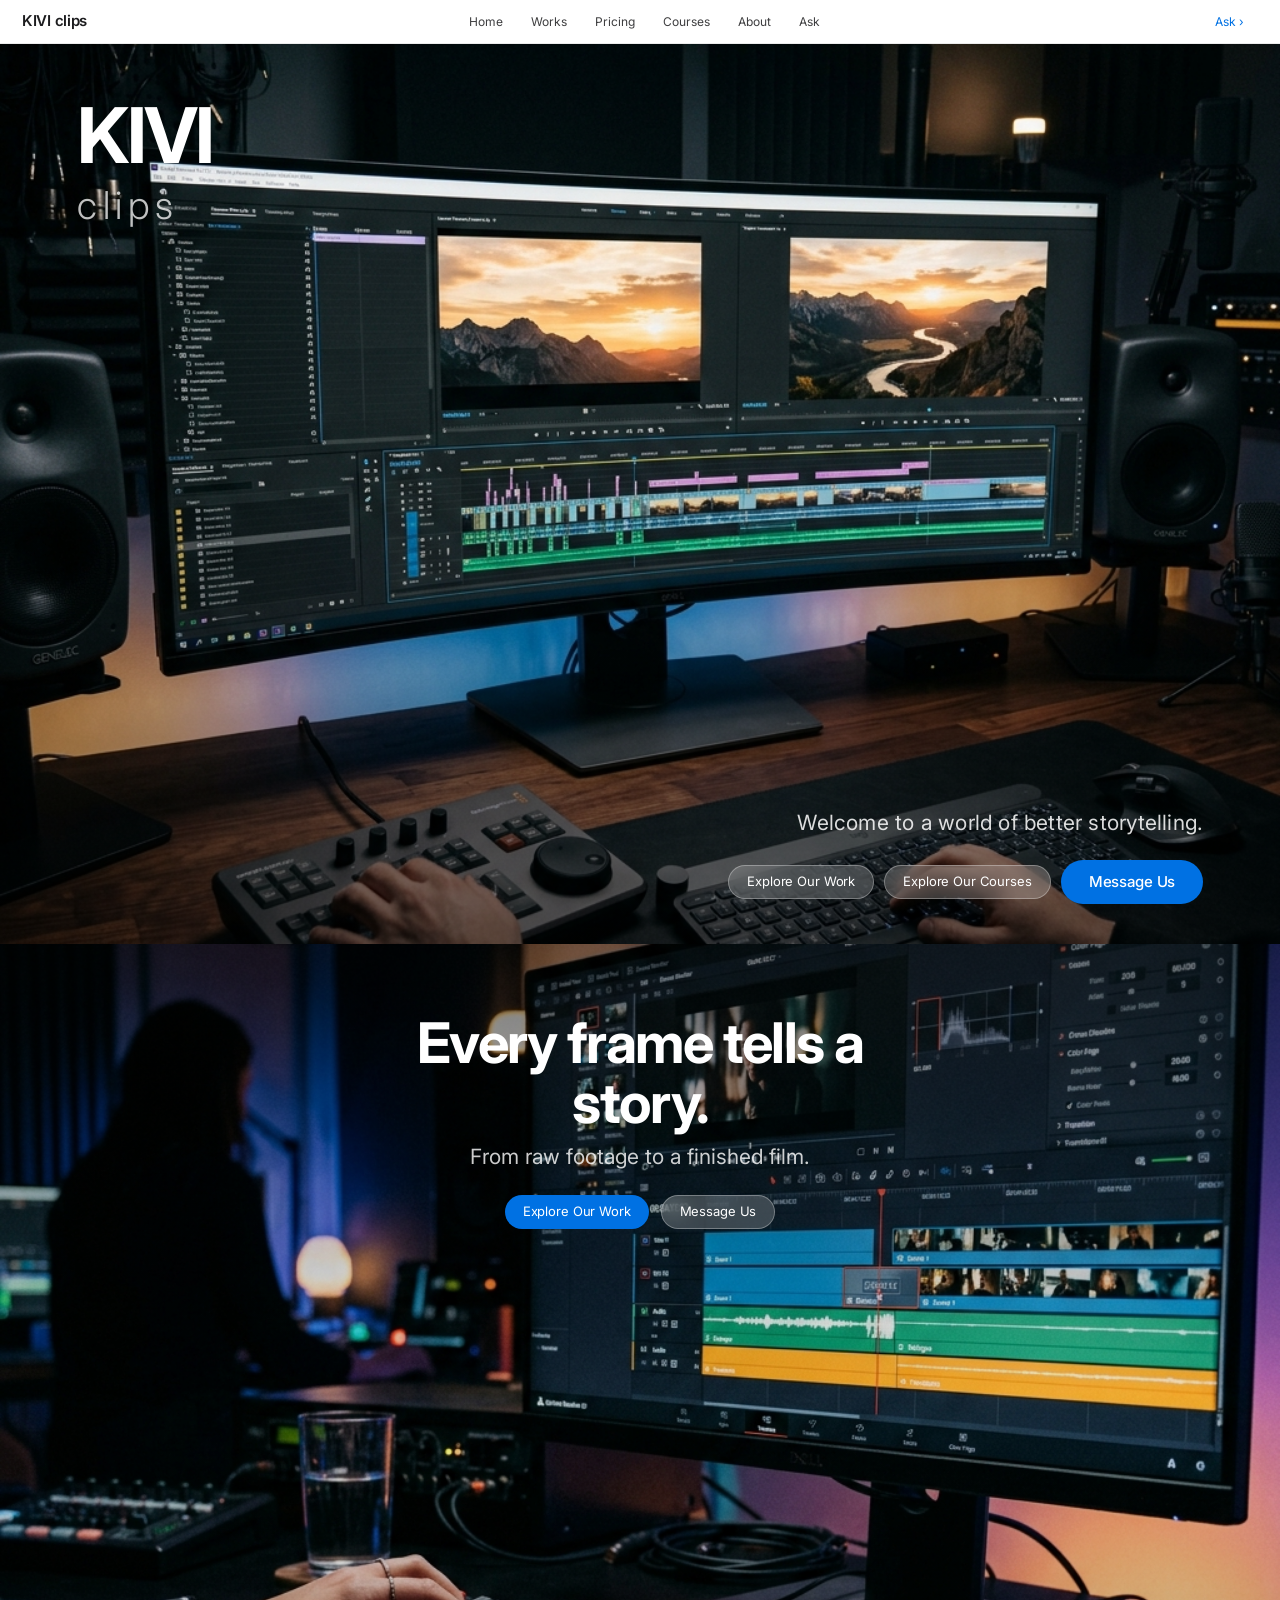
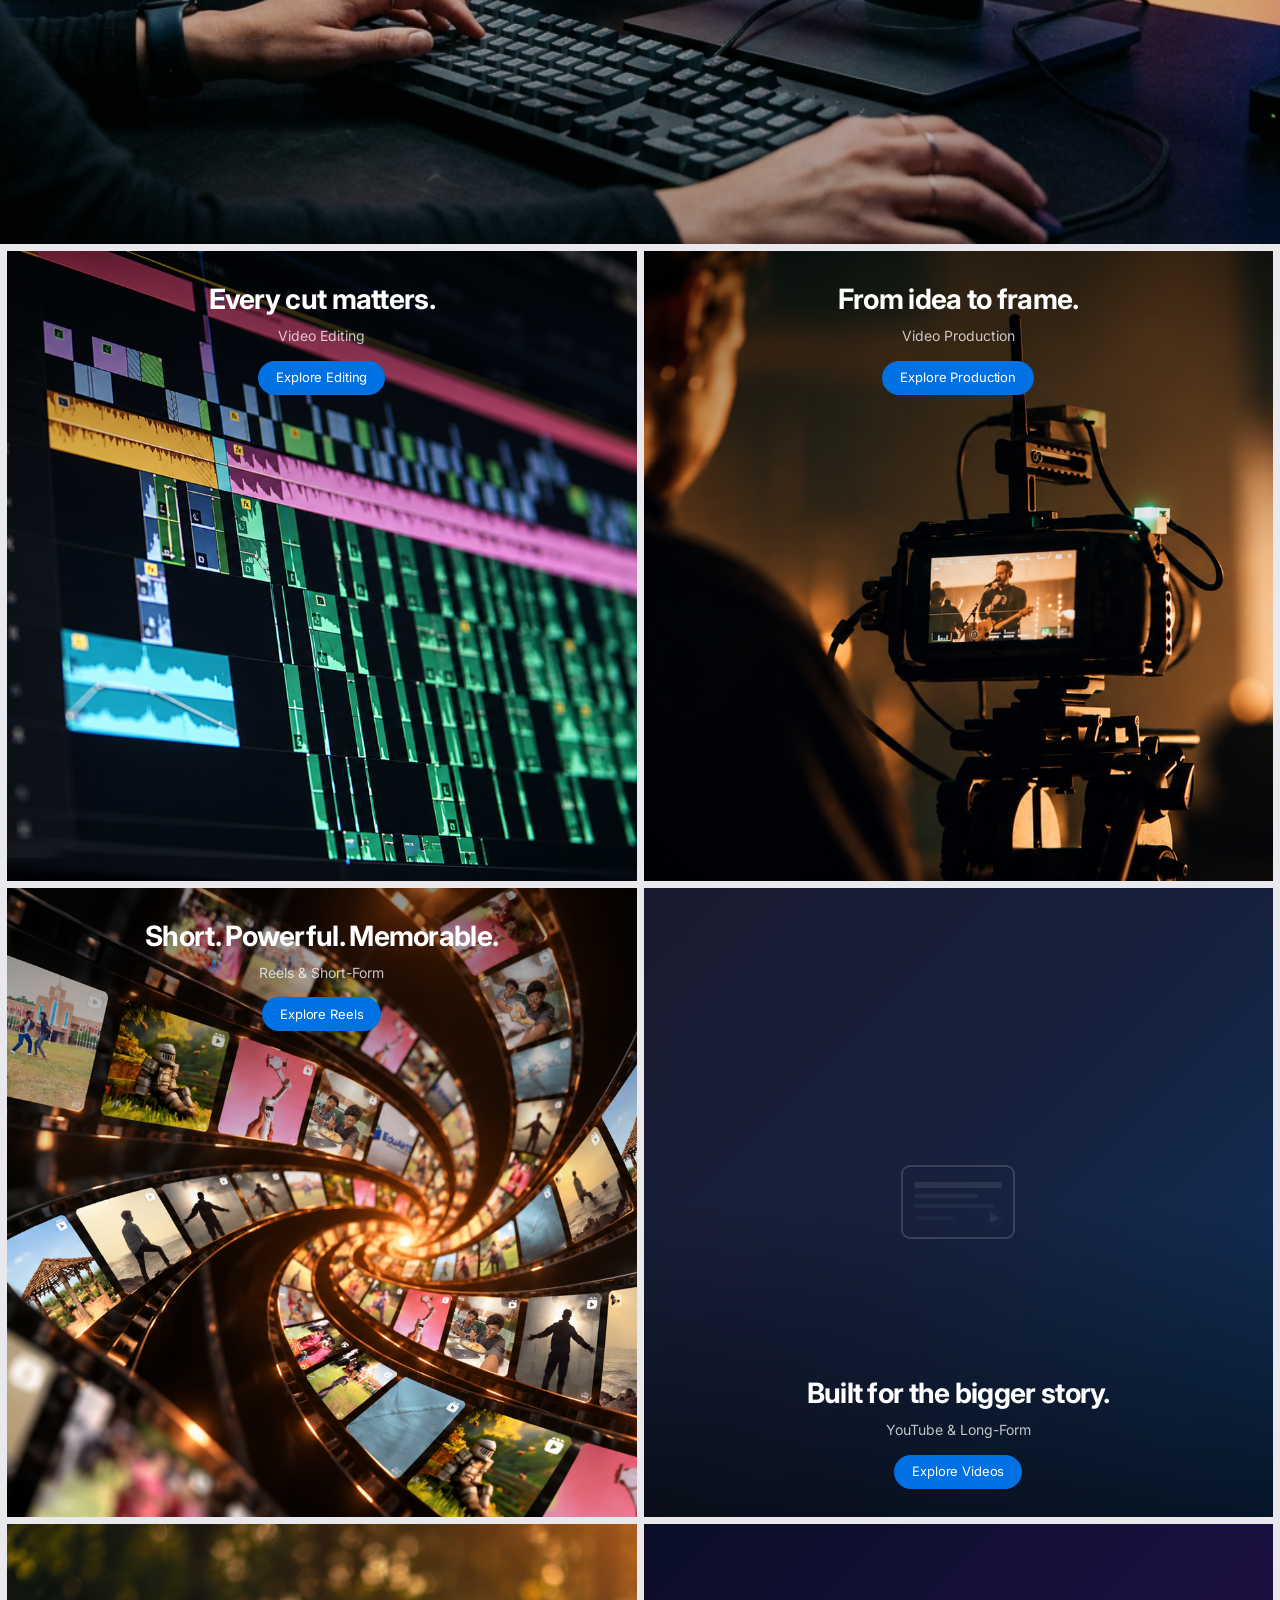
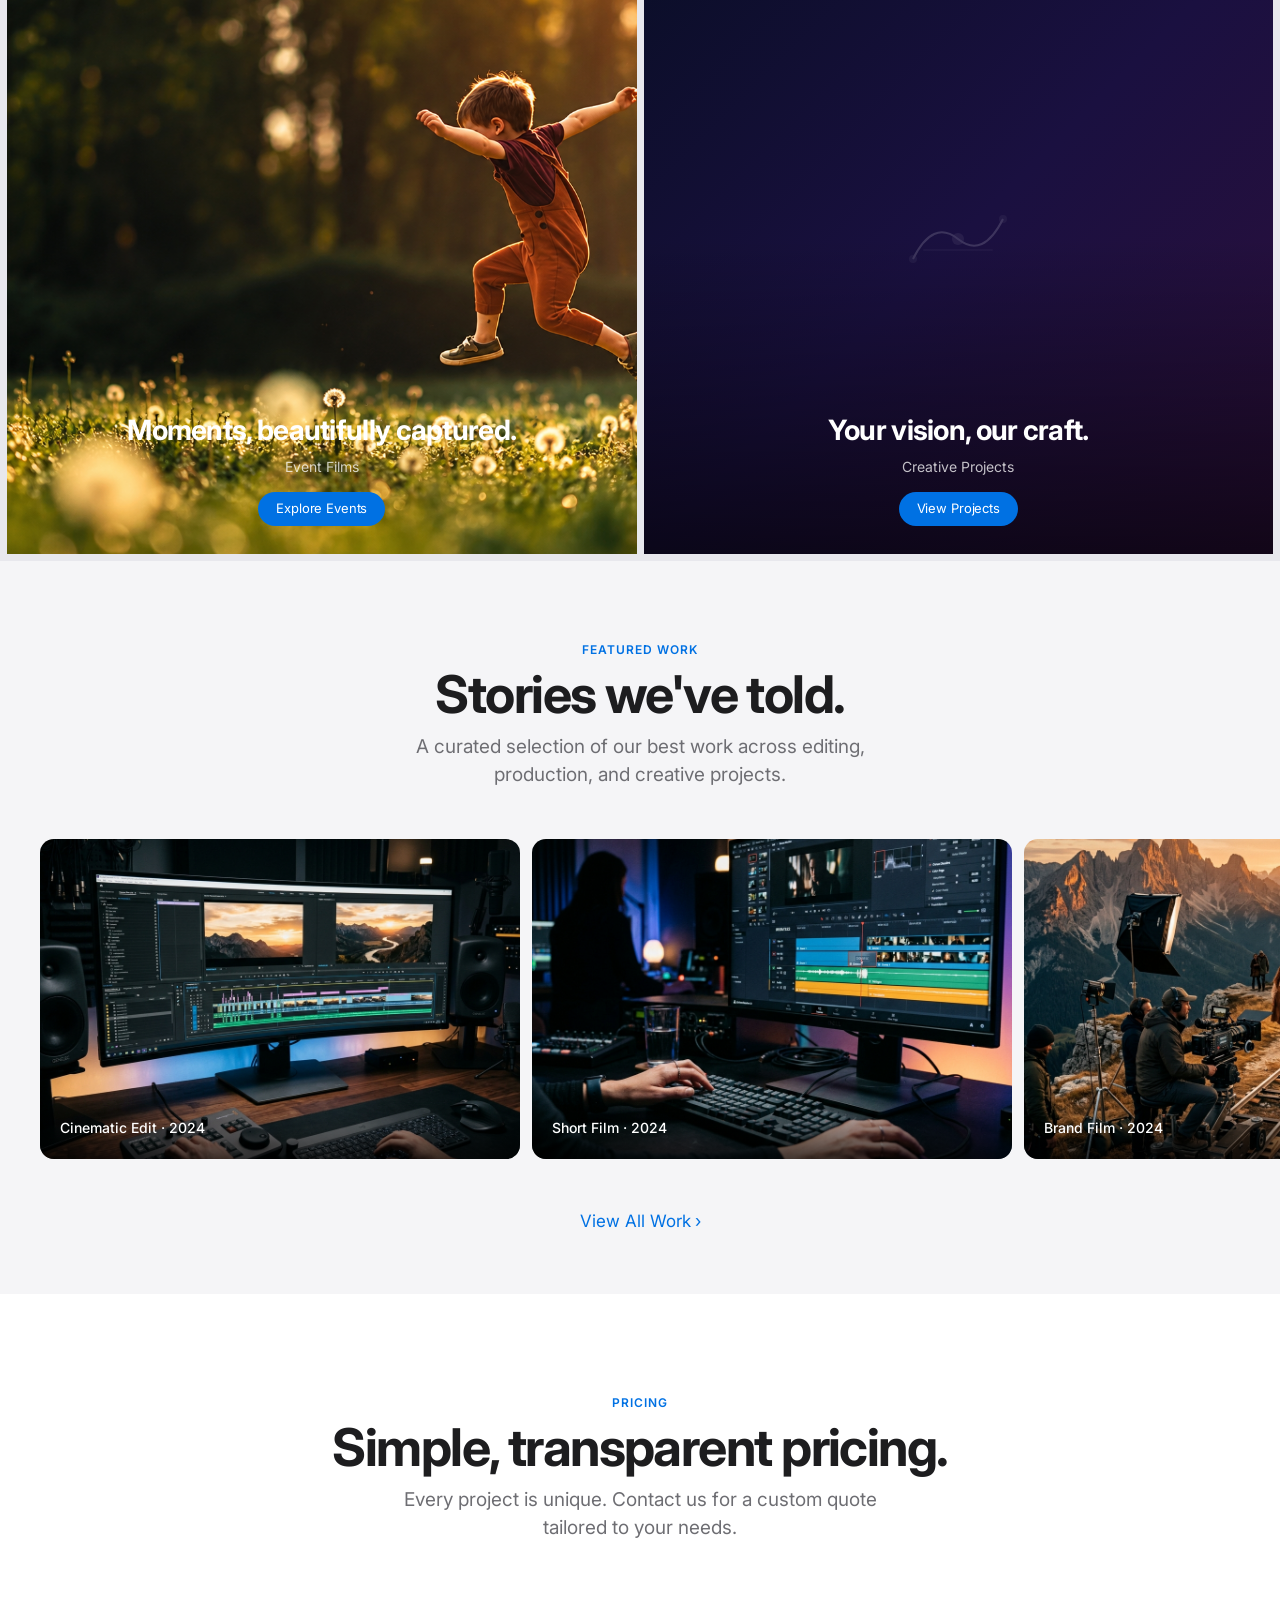
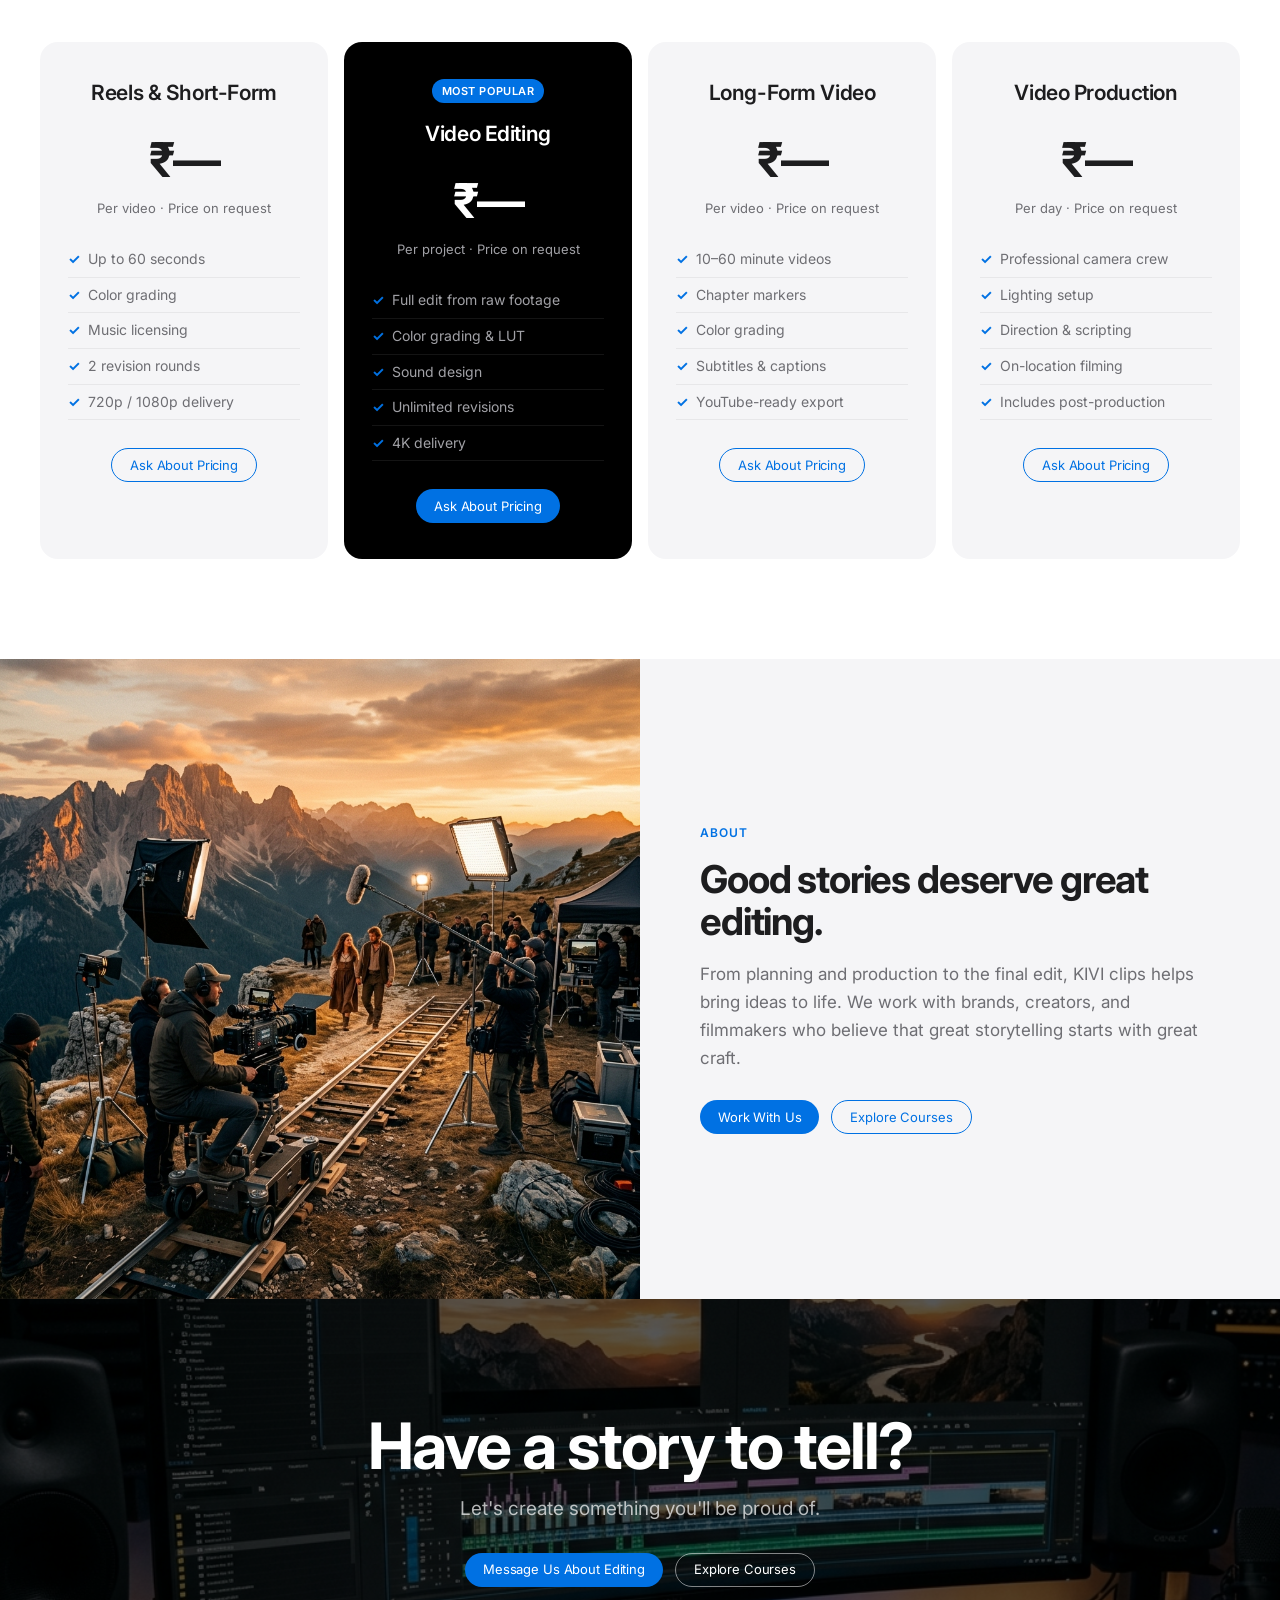
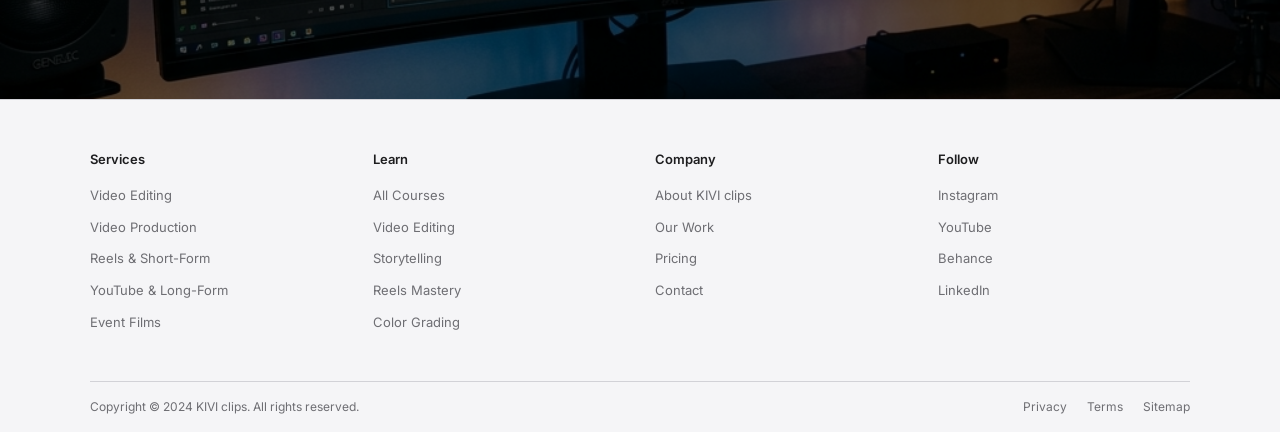
==== commit ae1b0586: "Update index.html" ====
--- a/index.html
+++ b/index.html
@@ -211,12 +211,11 @@
         <p class="tile-sub">Event Films</p>
         <a href="#ask" class="btn btn-blue" id="btn-tile-events">Explore Events</a>
       </div>
-      <div style="position:absolute;inset:0;display:flex;align-items:center;justify-content:center;pointer-events:none;" aria-hidden="true">
-        <svg width="100" height="100" viewBox="0 0 100 100" fill="none" opacity="0.15">
-          <circle cx="50" cy="50" r="42" stroke="white" stroke-width="2"/>
-          <path d="M50 20 L53 38 L70 30 L58 44 L76 47 L58 54 L70 68 L53 62 L50 80 L47 62 L30 68 L42 54 L24 47 L42 44 L30 30 L47 38 Z" fill="white" opacity="0.3"/>
-        </svg>
-      </div>
+      <img
+  src="memories.png"
+  alt="Event Films"
+  style="position:absolute;inset:0;width:100%;height:100%;object-fit:cover;z-index:0;"
+>
     </article>
 
     <!-- Tile 6: Creative Projects (gradient placeholder) -->
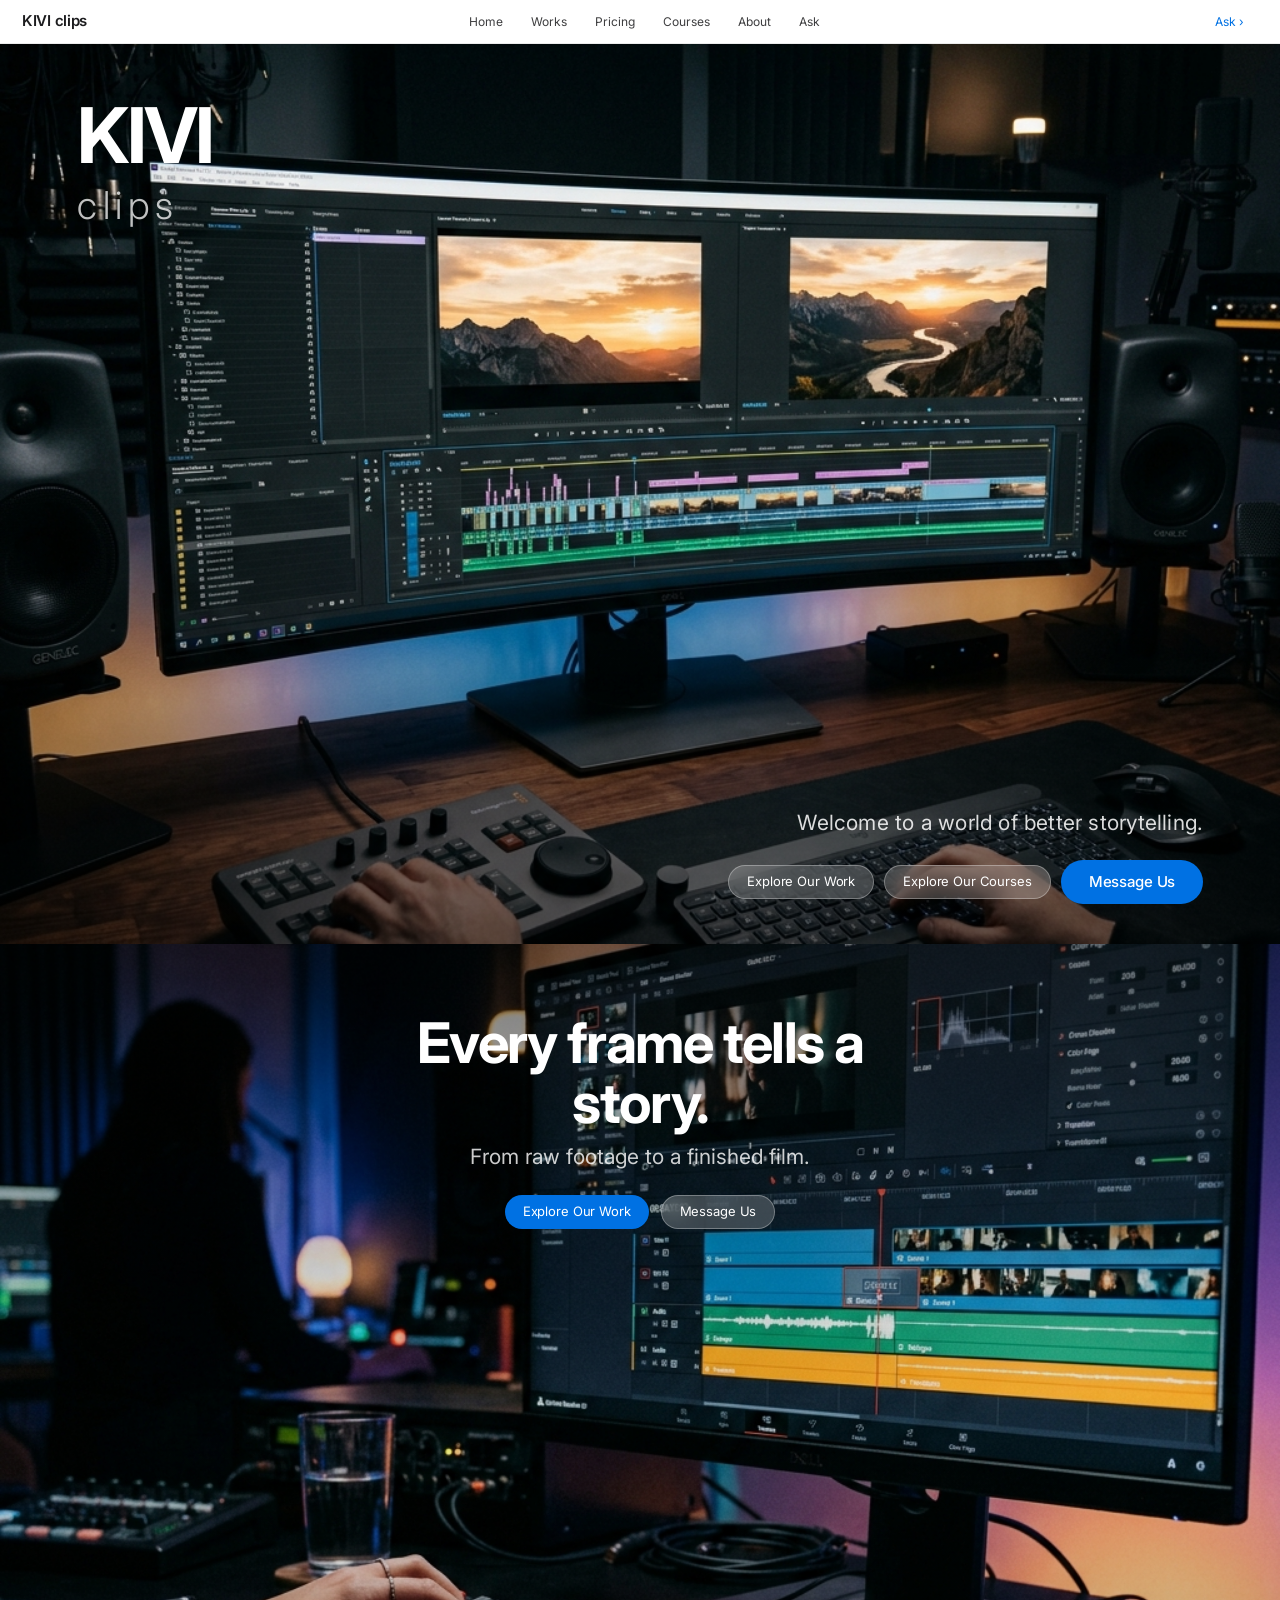
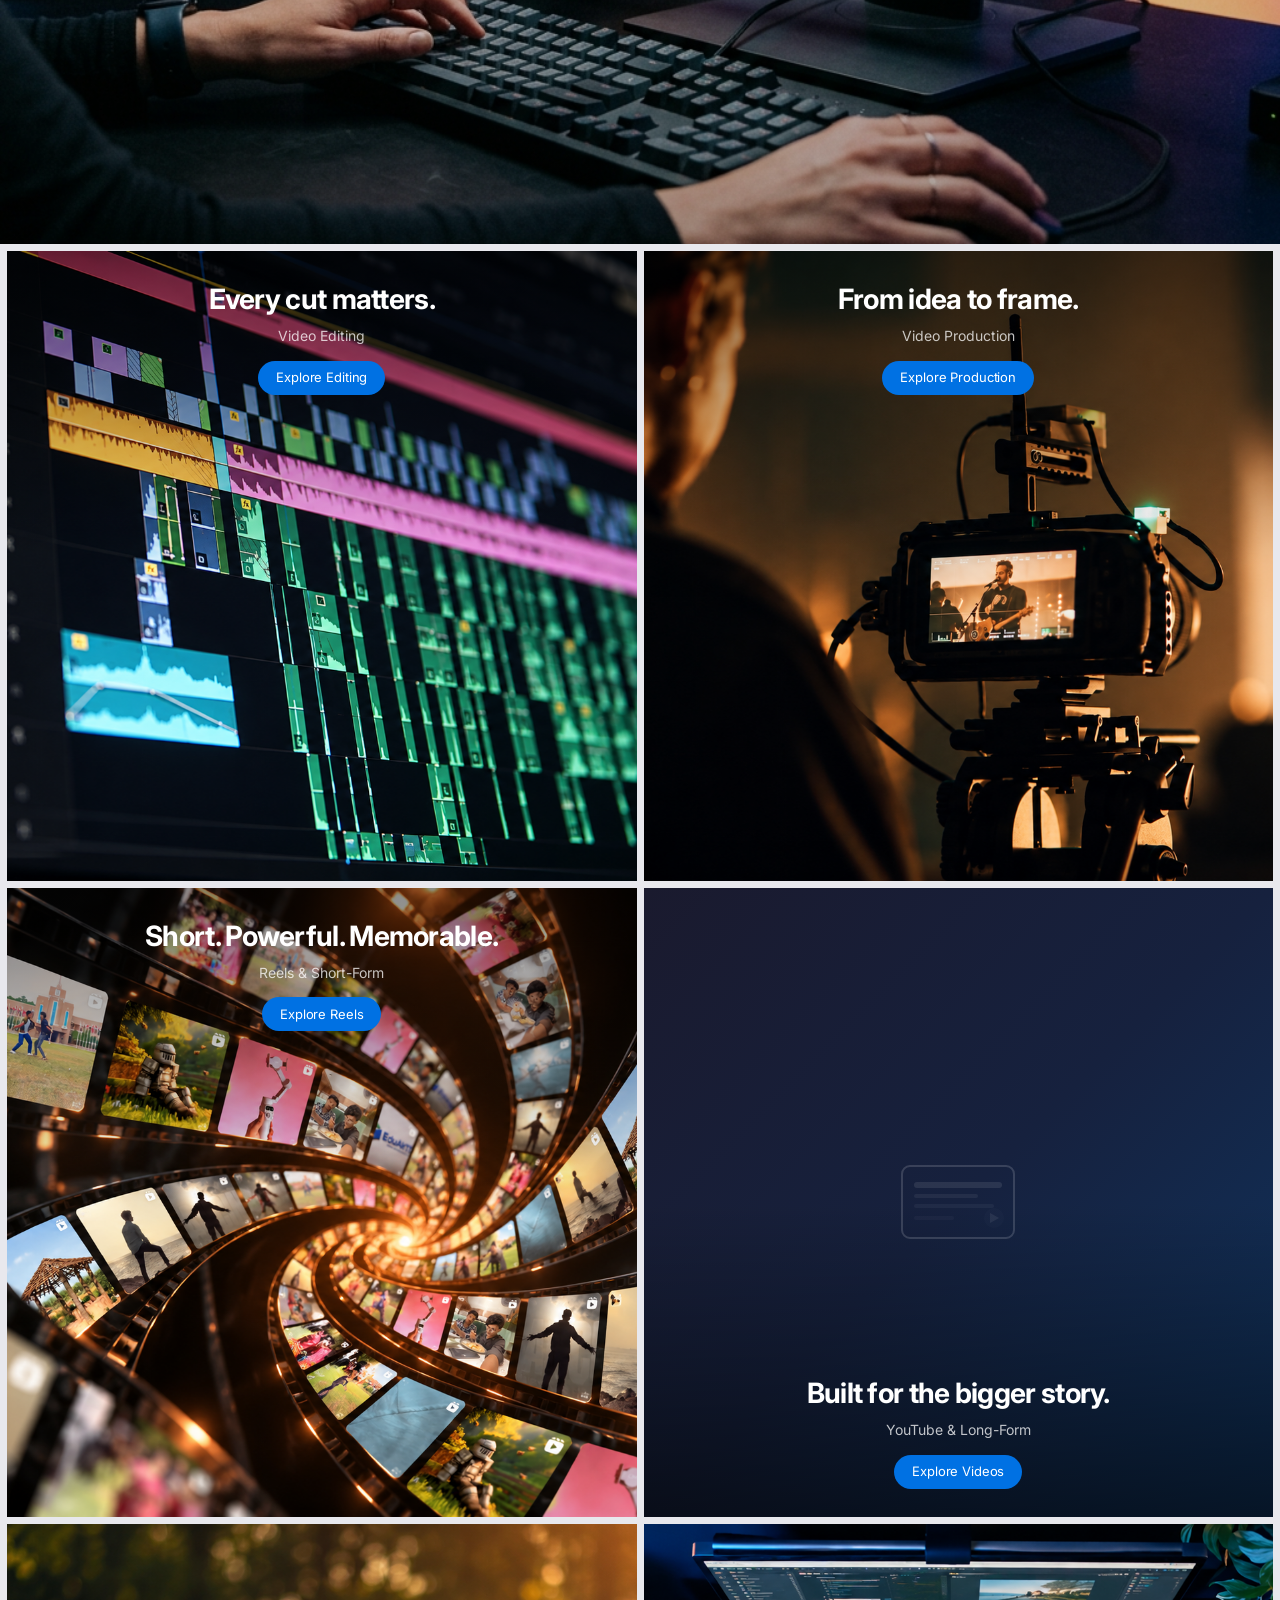
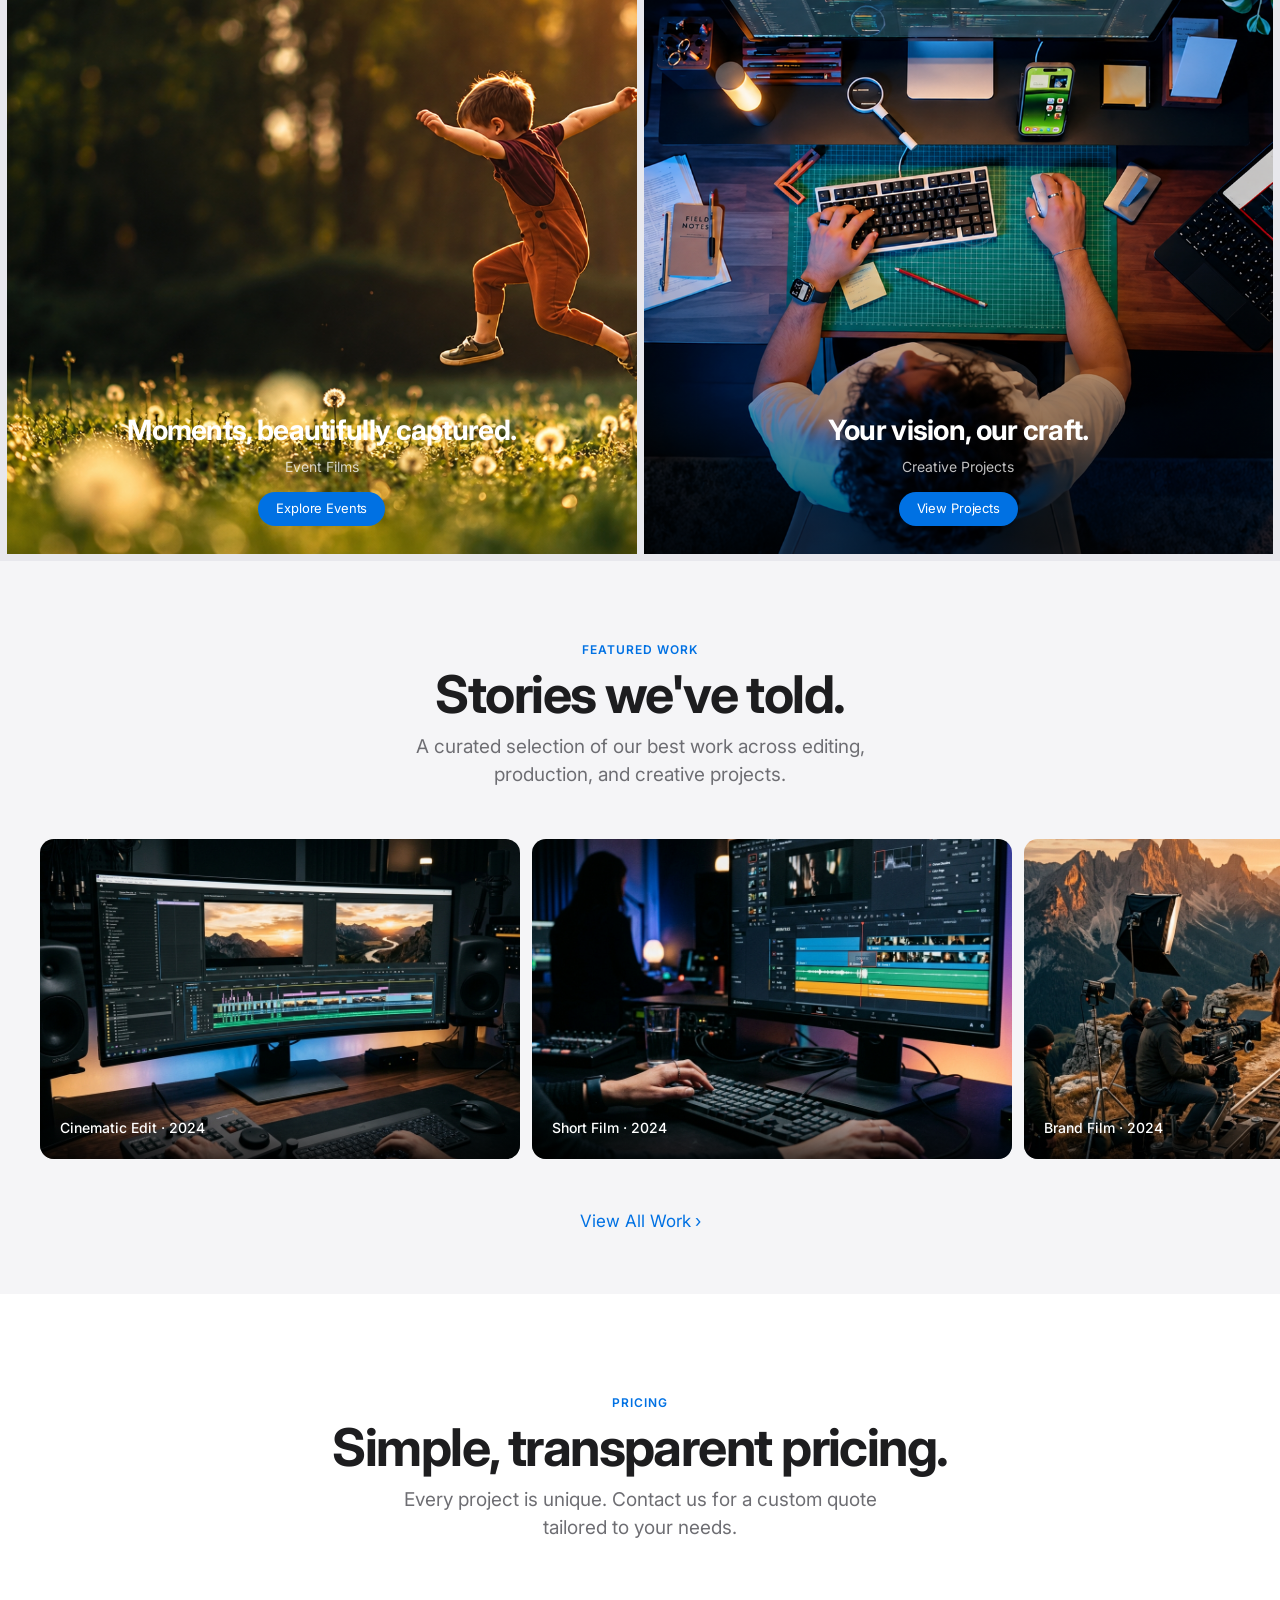
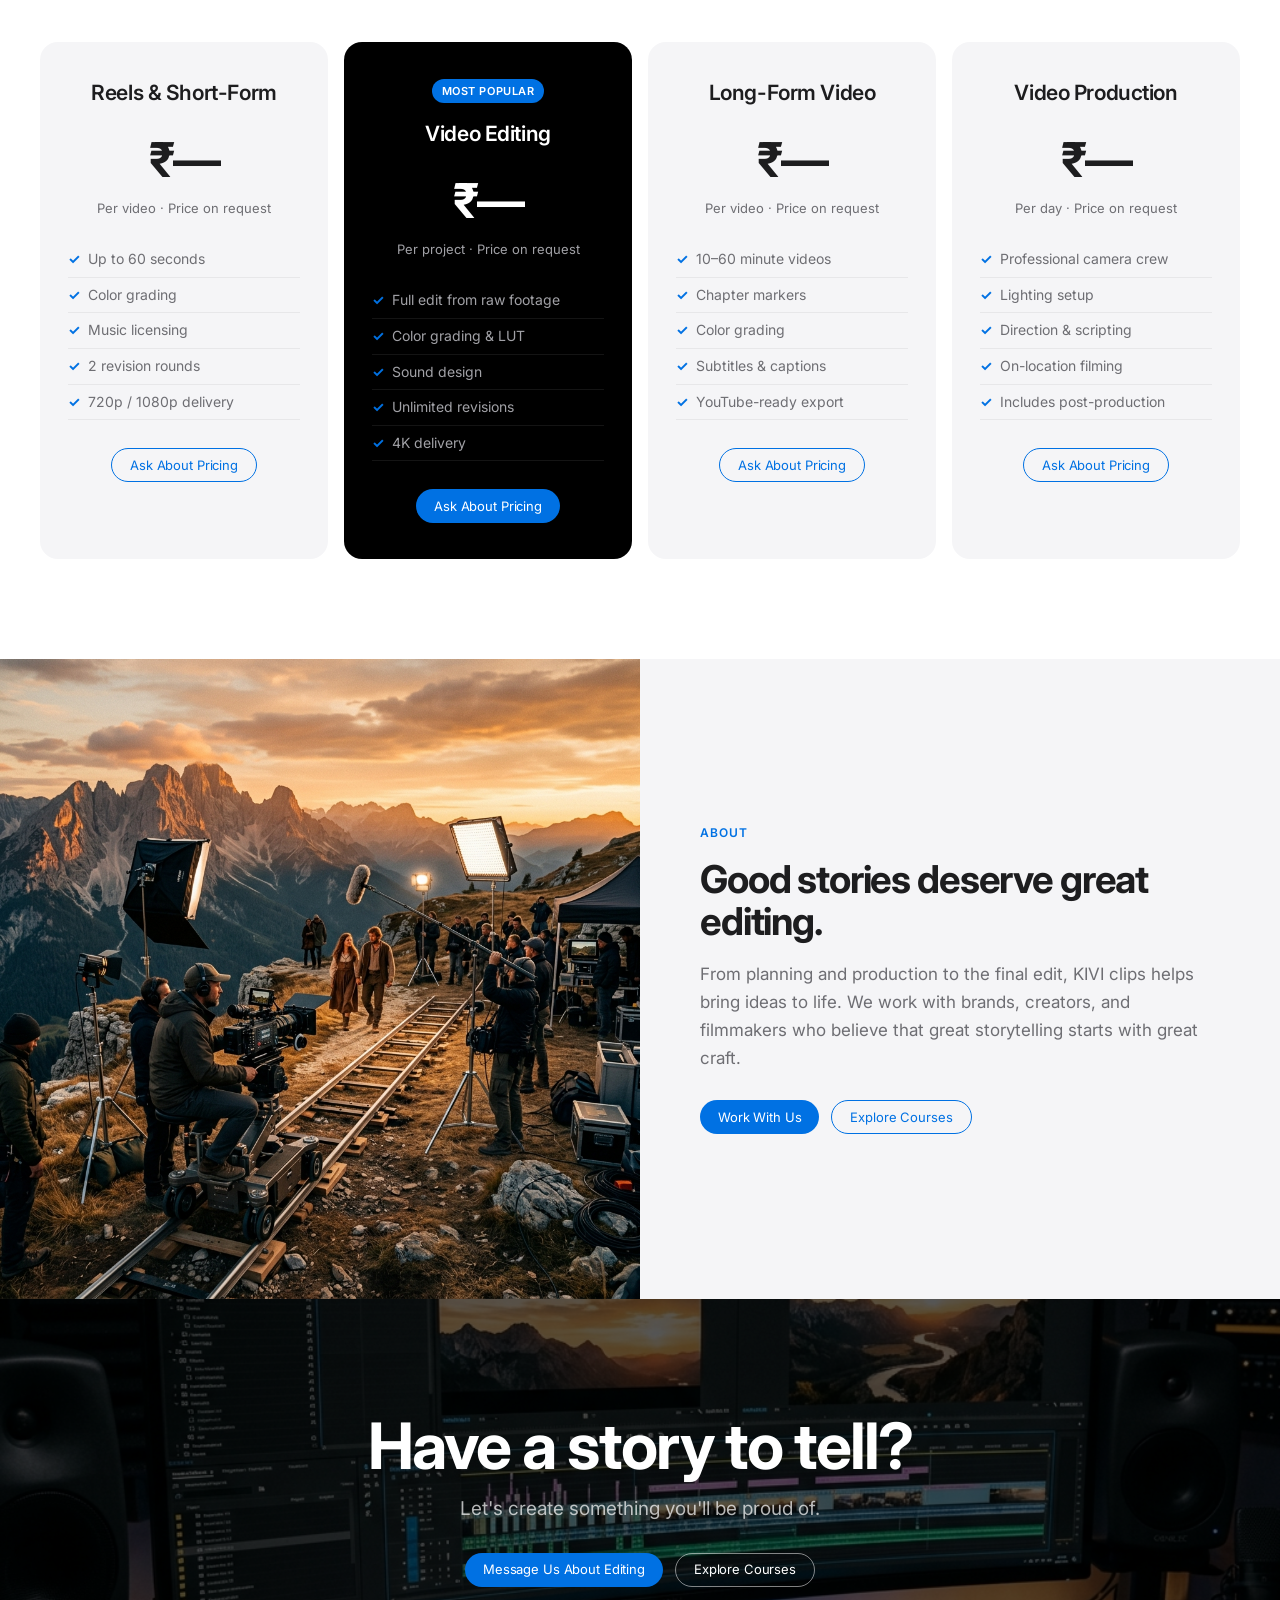
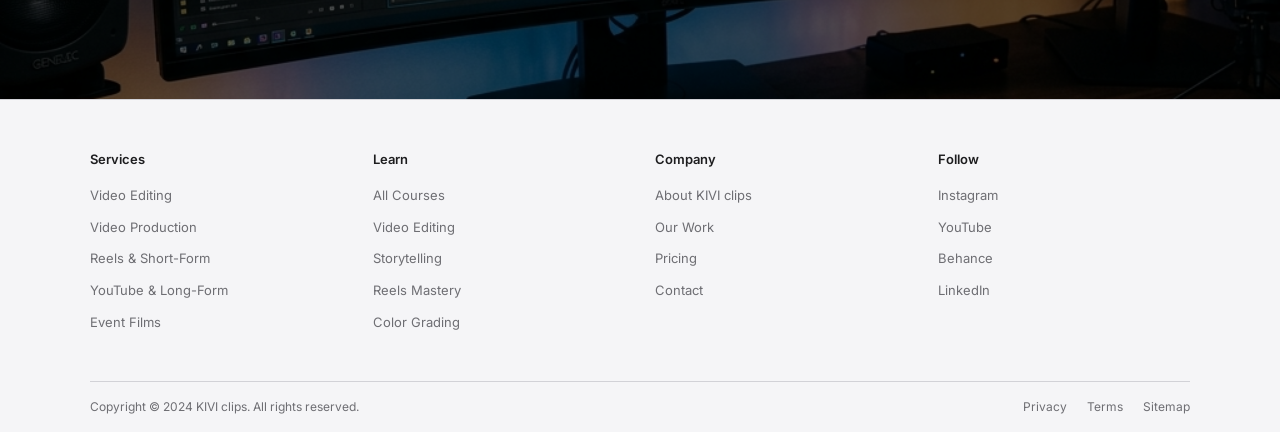
==== commit 0ca60523: "Update index.html" ====
--- a/index.html
+++ b/index.html
@@ -220,6 +220,12 @@
 
     <!-- Tile 6: Creative Projects (gradient placeholder) -->
     <article class="service-tile tile-grad-3" id="tile-creative">
+      <img
+  src="create.png"
+  alt="Creative Projects showcase"
+  style="position:absolute;inset:0;width:100%;height:100%;object-fit:cover;z-index:0;"
+  loading="lazy"
+/>
       <div class="tile-overlay--bottom tile-overlay" aria-hidden="true"></div>
       <div class="tile-content tile-content--bottom">
         <h3 class="tile-title">Your vision, our craft.</h3>
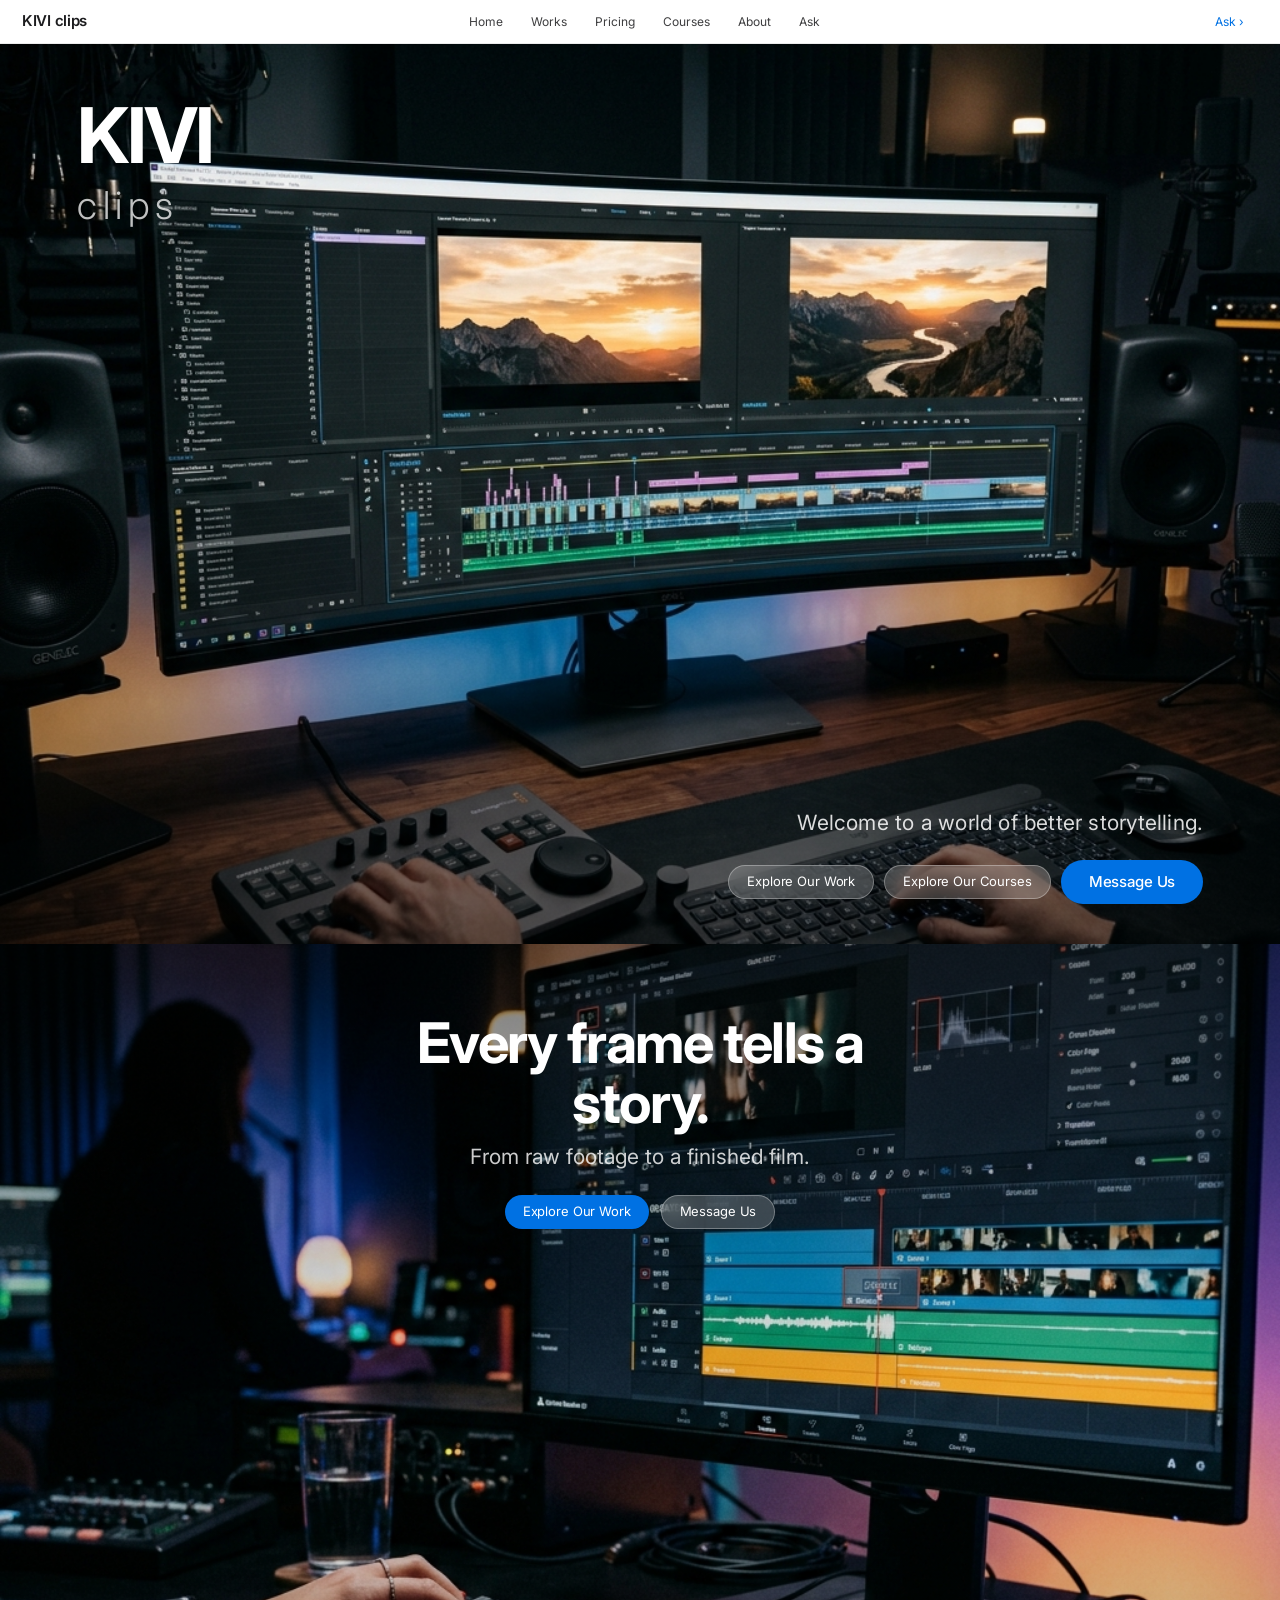
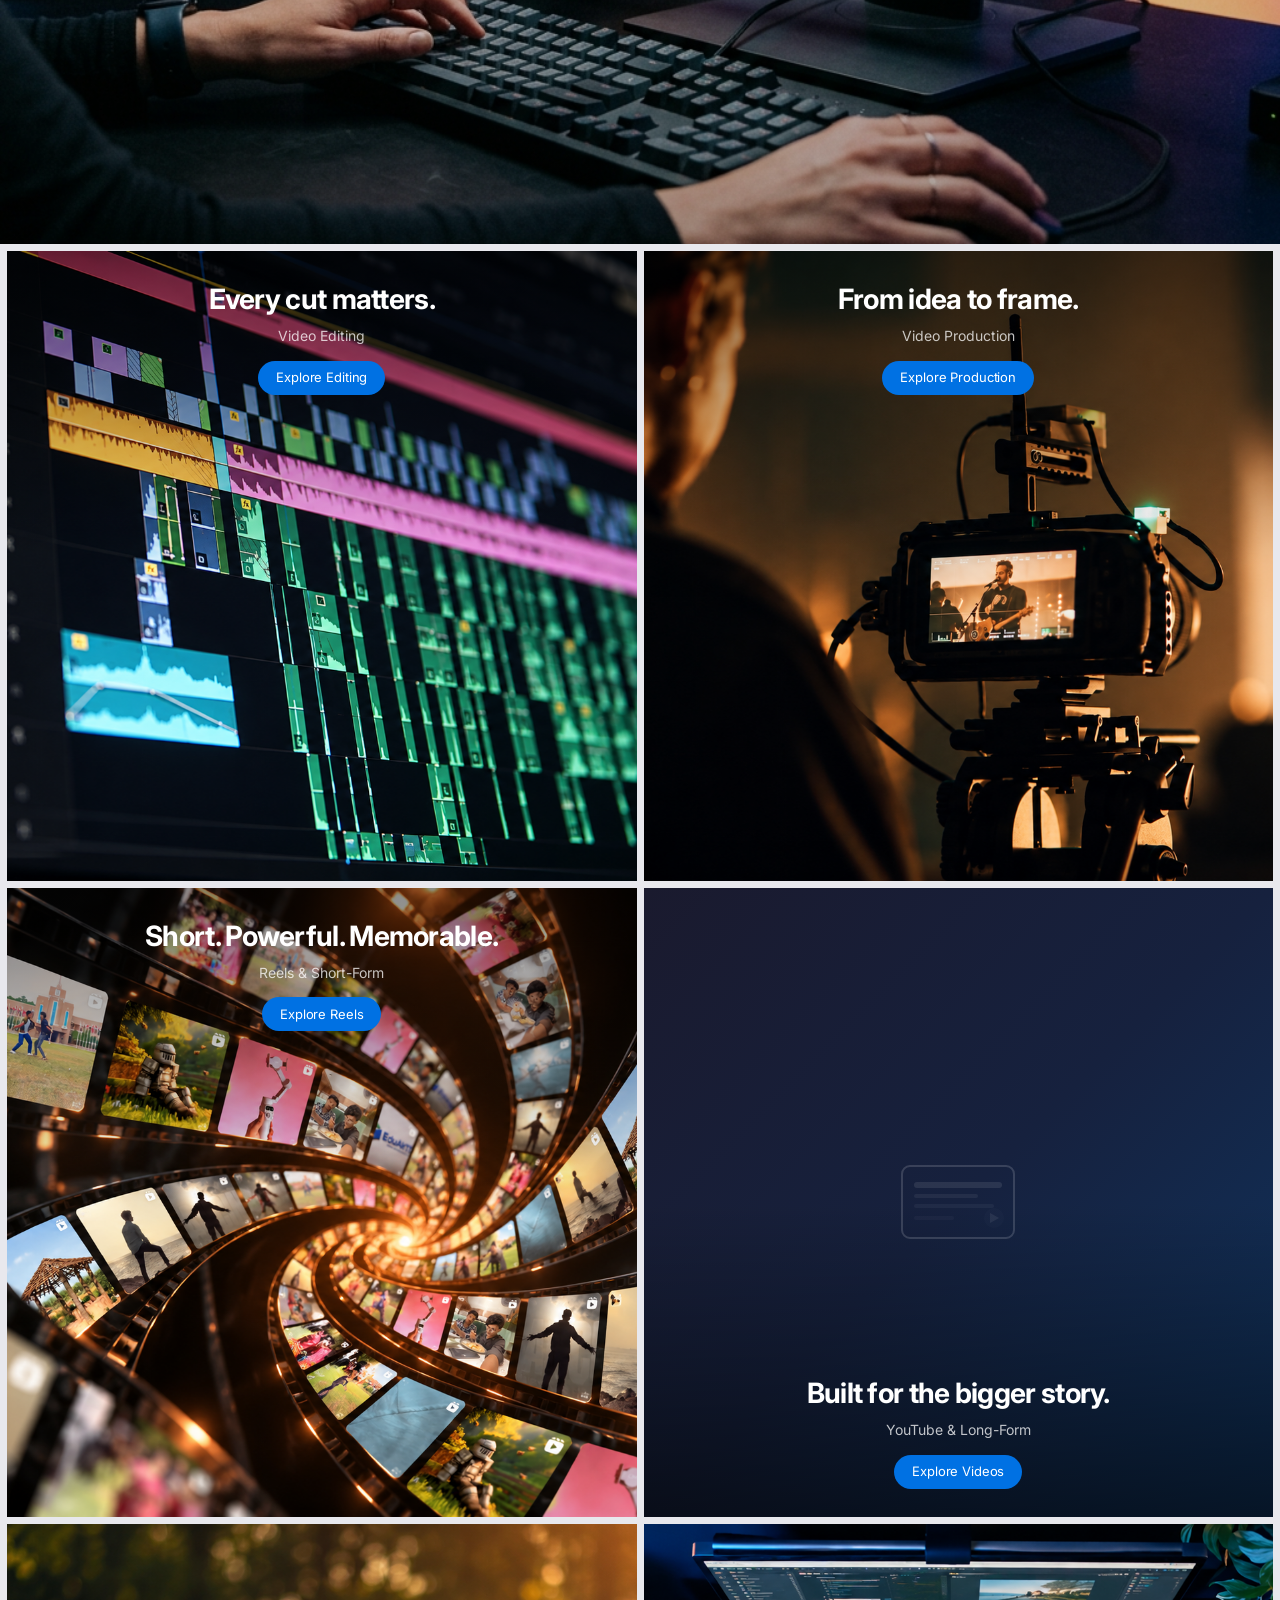
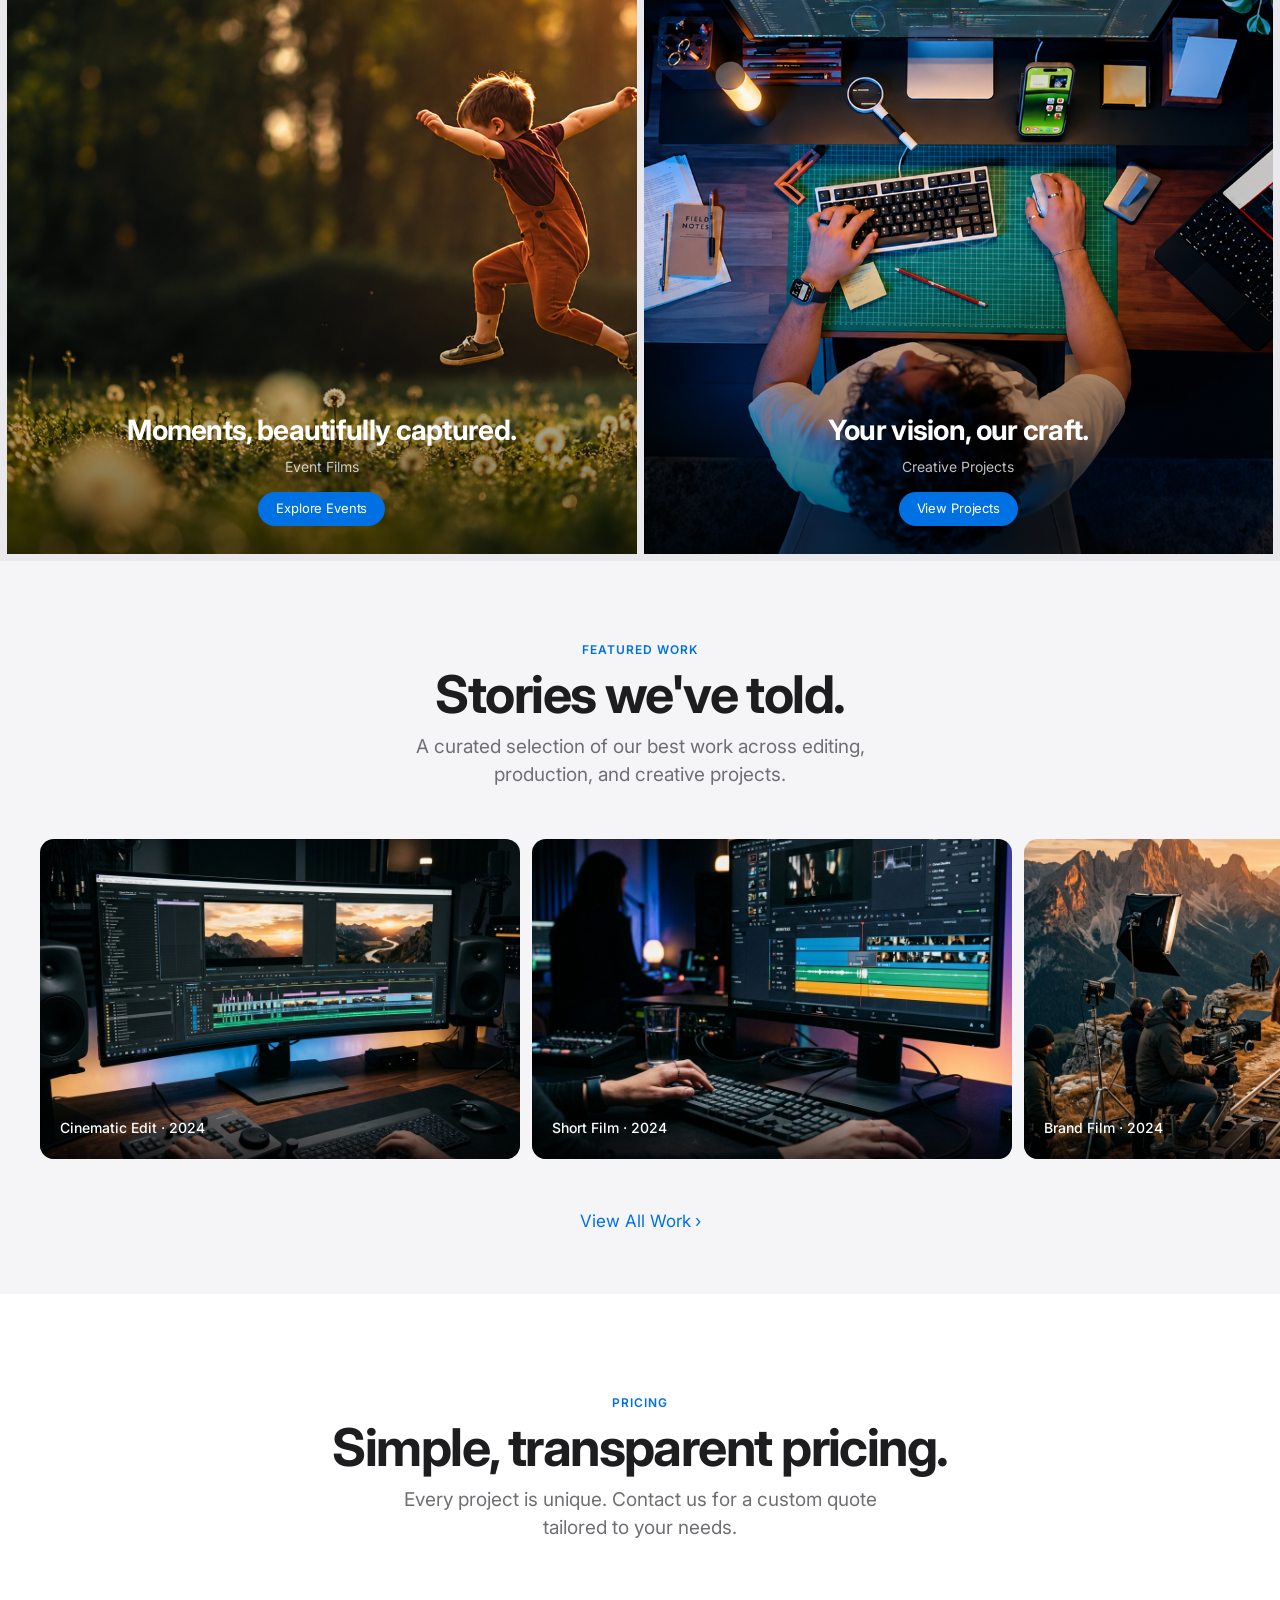
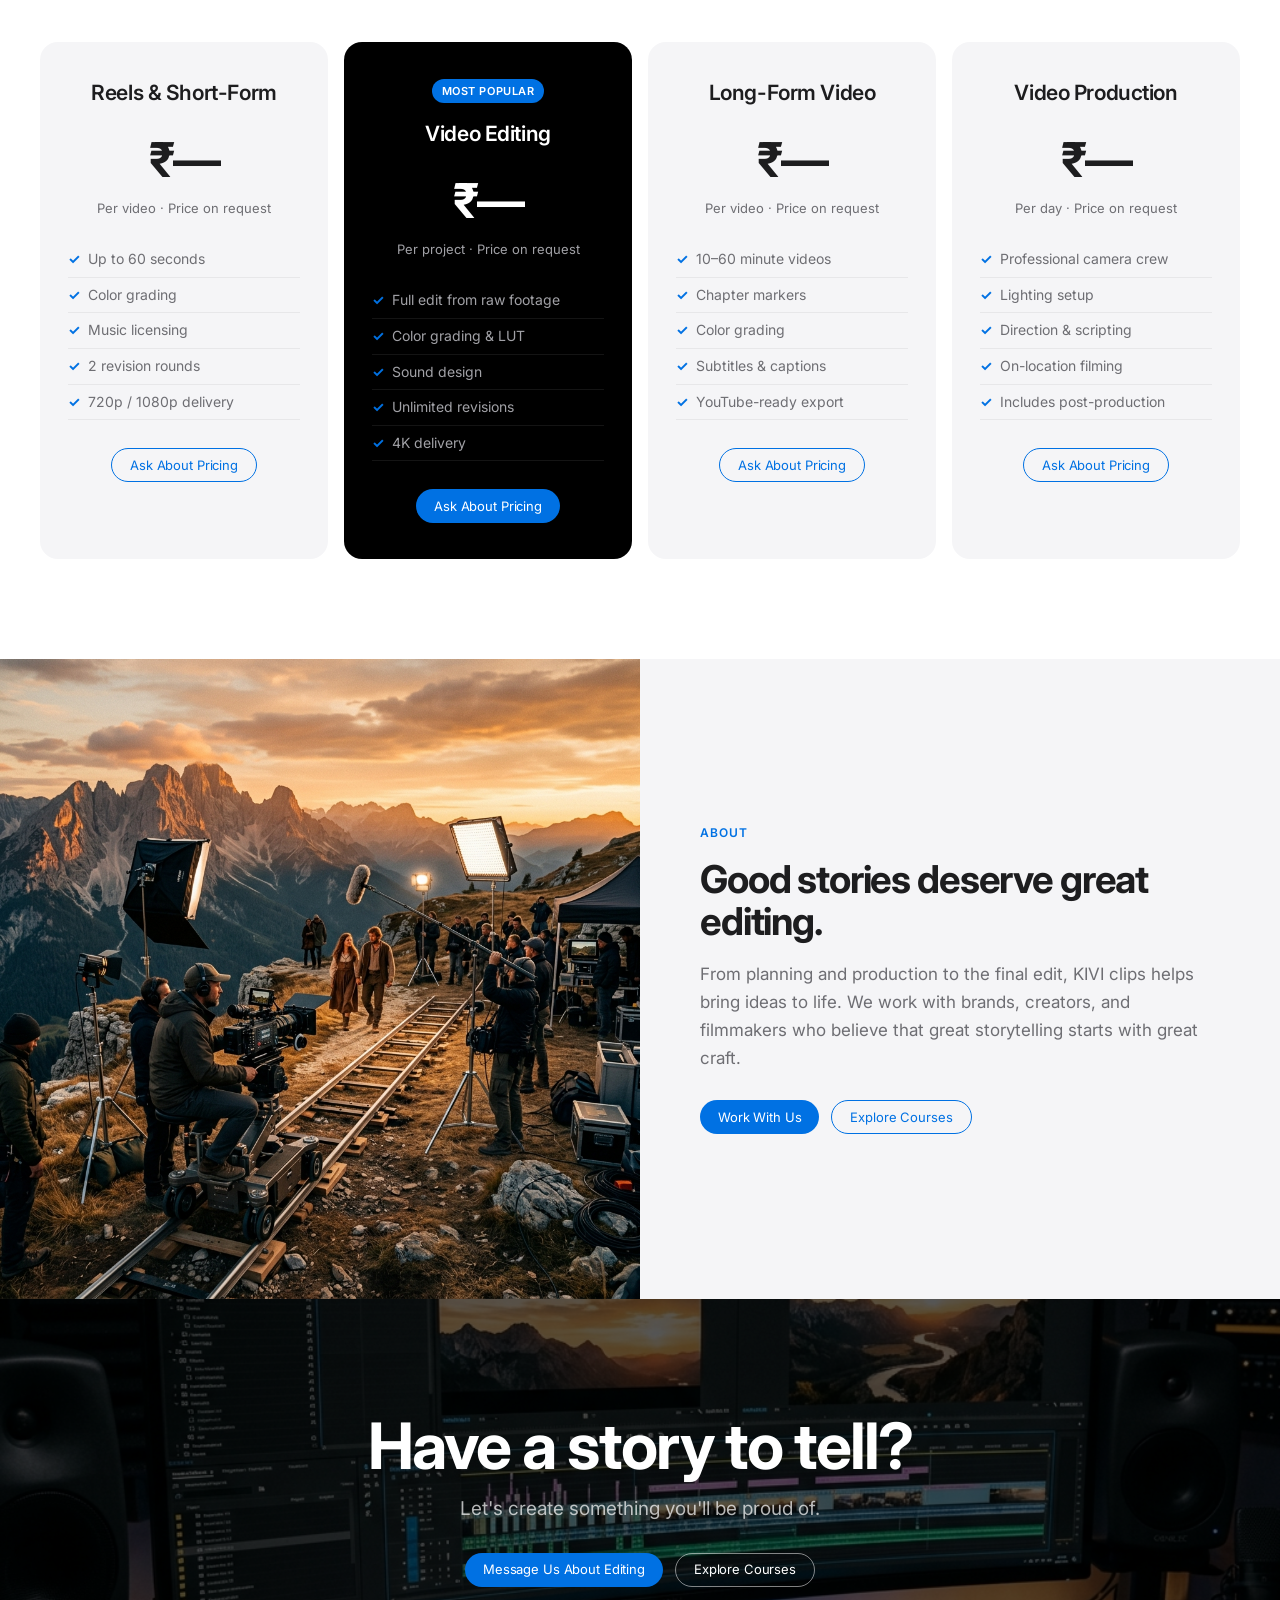
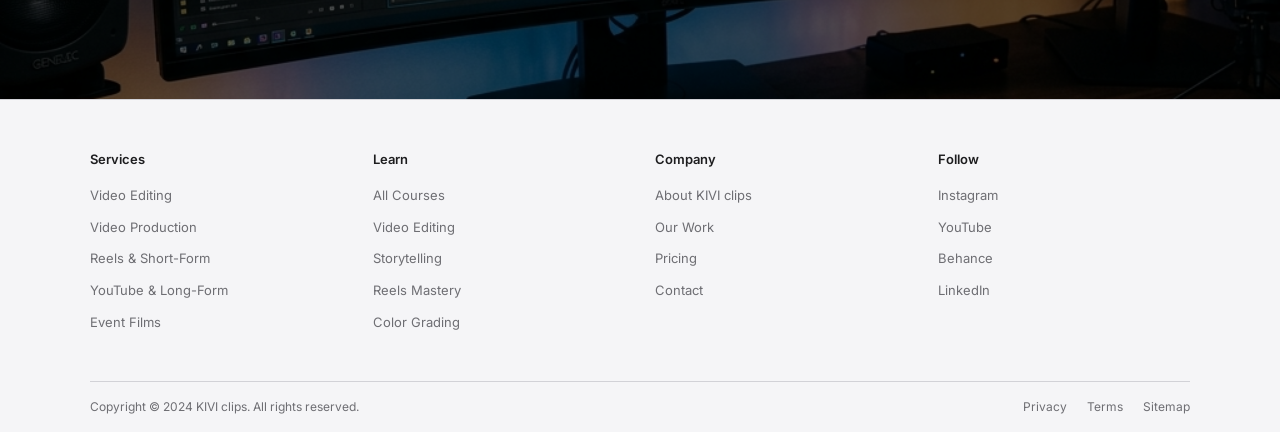
==== commit 2f7080d6: "Update index.html" ====
--- a/index.html
+++ b/index.html
@@ -205,17 +205,18 @@
 
     <!-- Tile 5: Event Films (gradient placeholder) -->
     <article class="service-tile tile-grad-2" id="tile-events">
+        <img
+  src="memories.png"
+  alt="Event Films"
+  style="position:absolute;inset:0;width:100%;height:100%;object-fit:cover;z-index:0;"
+>
       <div class="tile-overlay--bottom tile-overlay" aria-hidden="true"></div>
       <div class="tile-content tile-content--bottom">
         <h3 class="tile-title">Moments, beautifully captured.</h3>
         <p class="tile-sub">Event Films</p>
         <a href="#ask" class="btn btn-blue" id="btn-tile-events">Explore Events</a>
       </div>
-      <img
-  src="memories.png"
-  alt="Event Films"
-  style="position:absolute;inset:0;width:100%;height:100%;object-fit:cover;z-index:0;"
->
+    
     </article>
 
     <!-- Tile 6: Creative Projects (gradient placeholder) -->
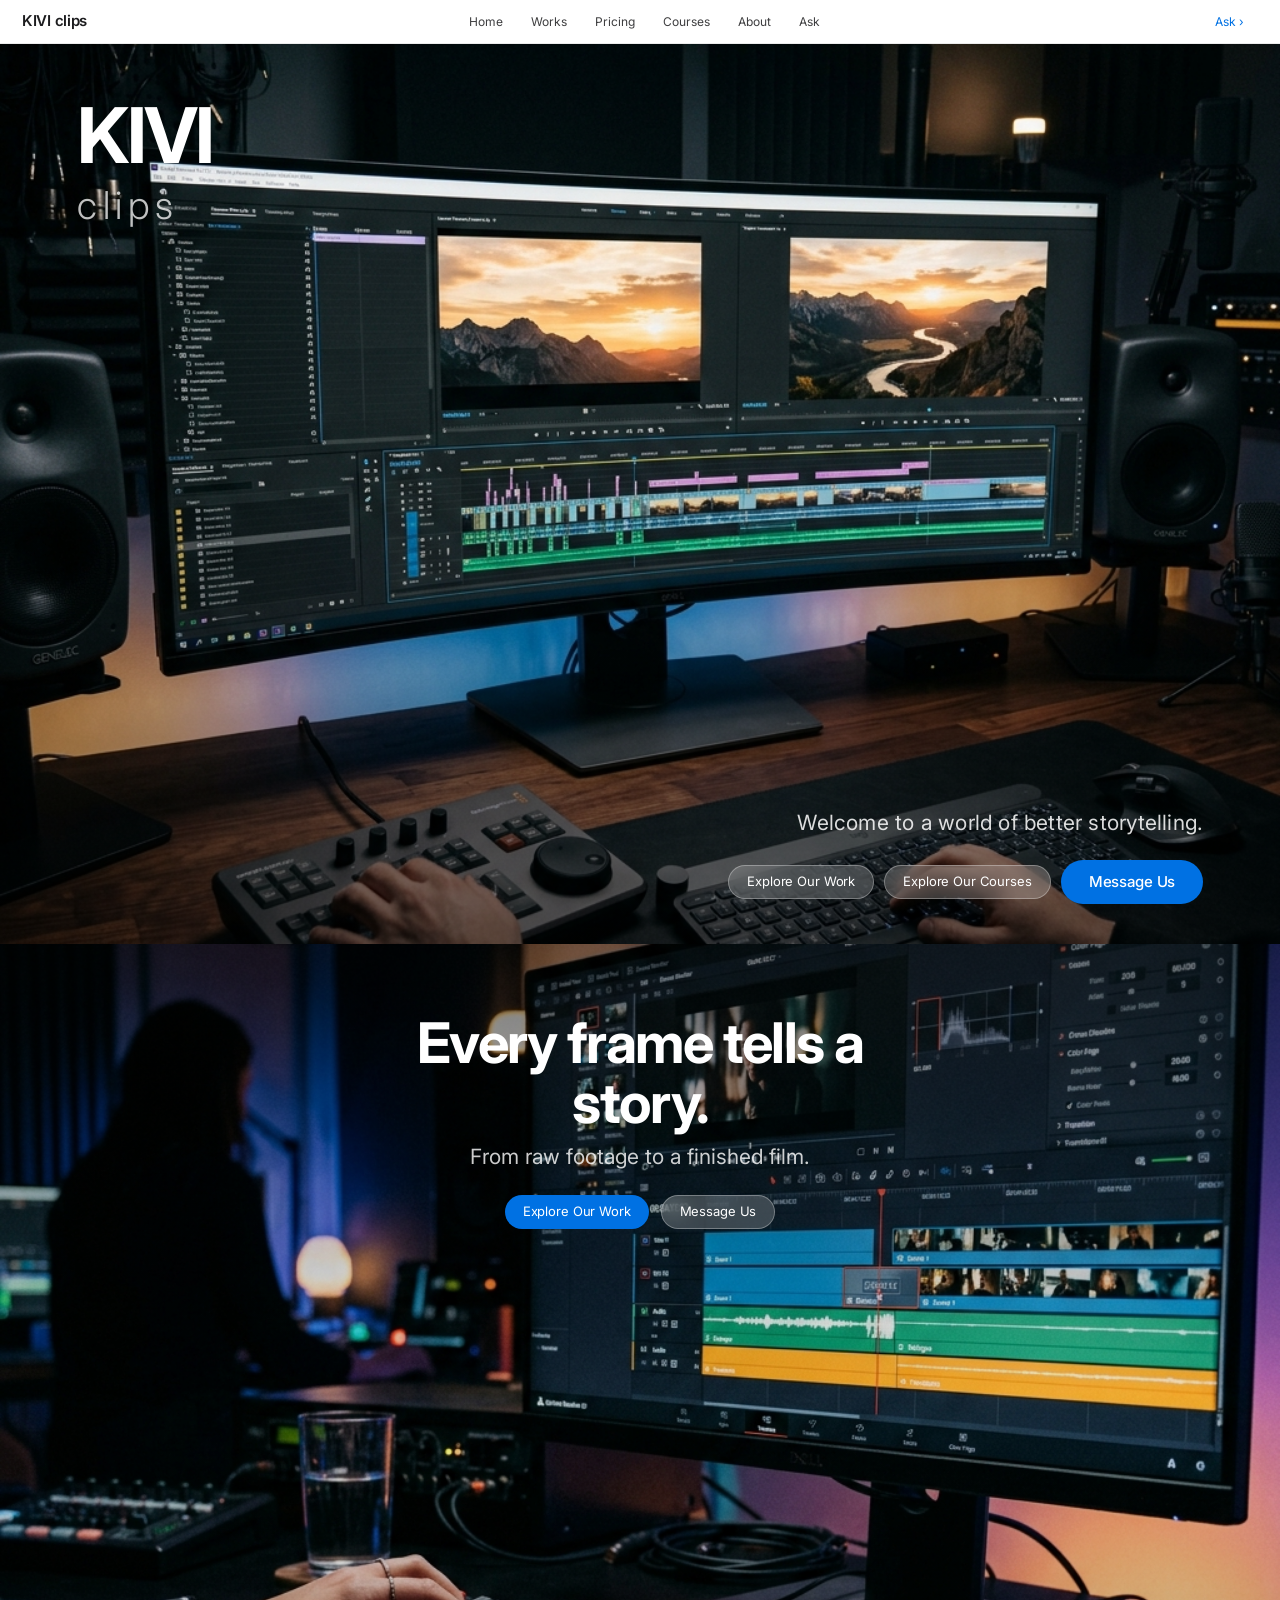
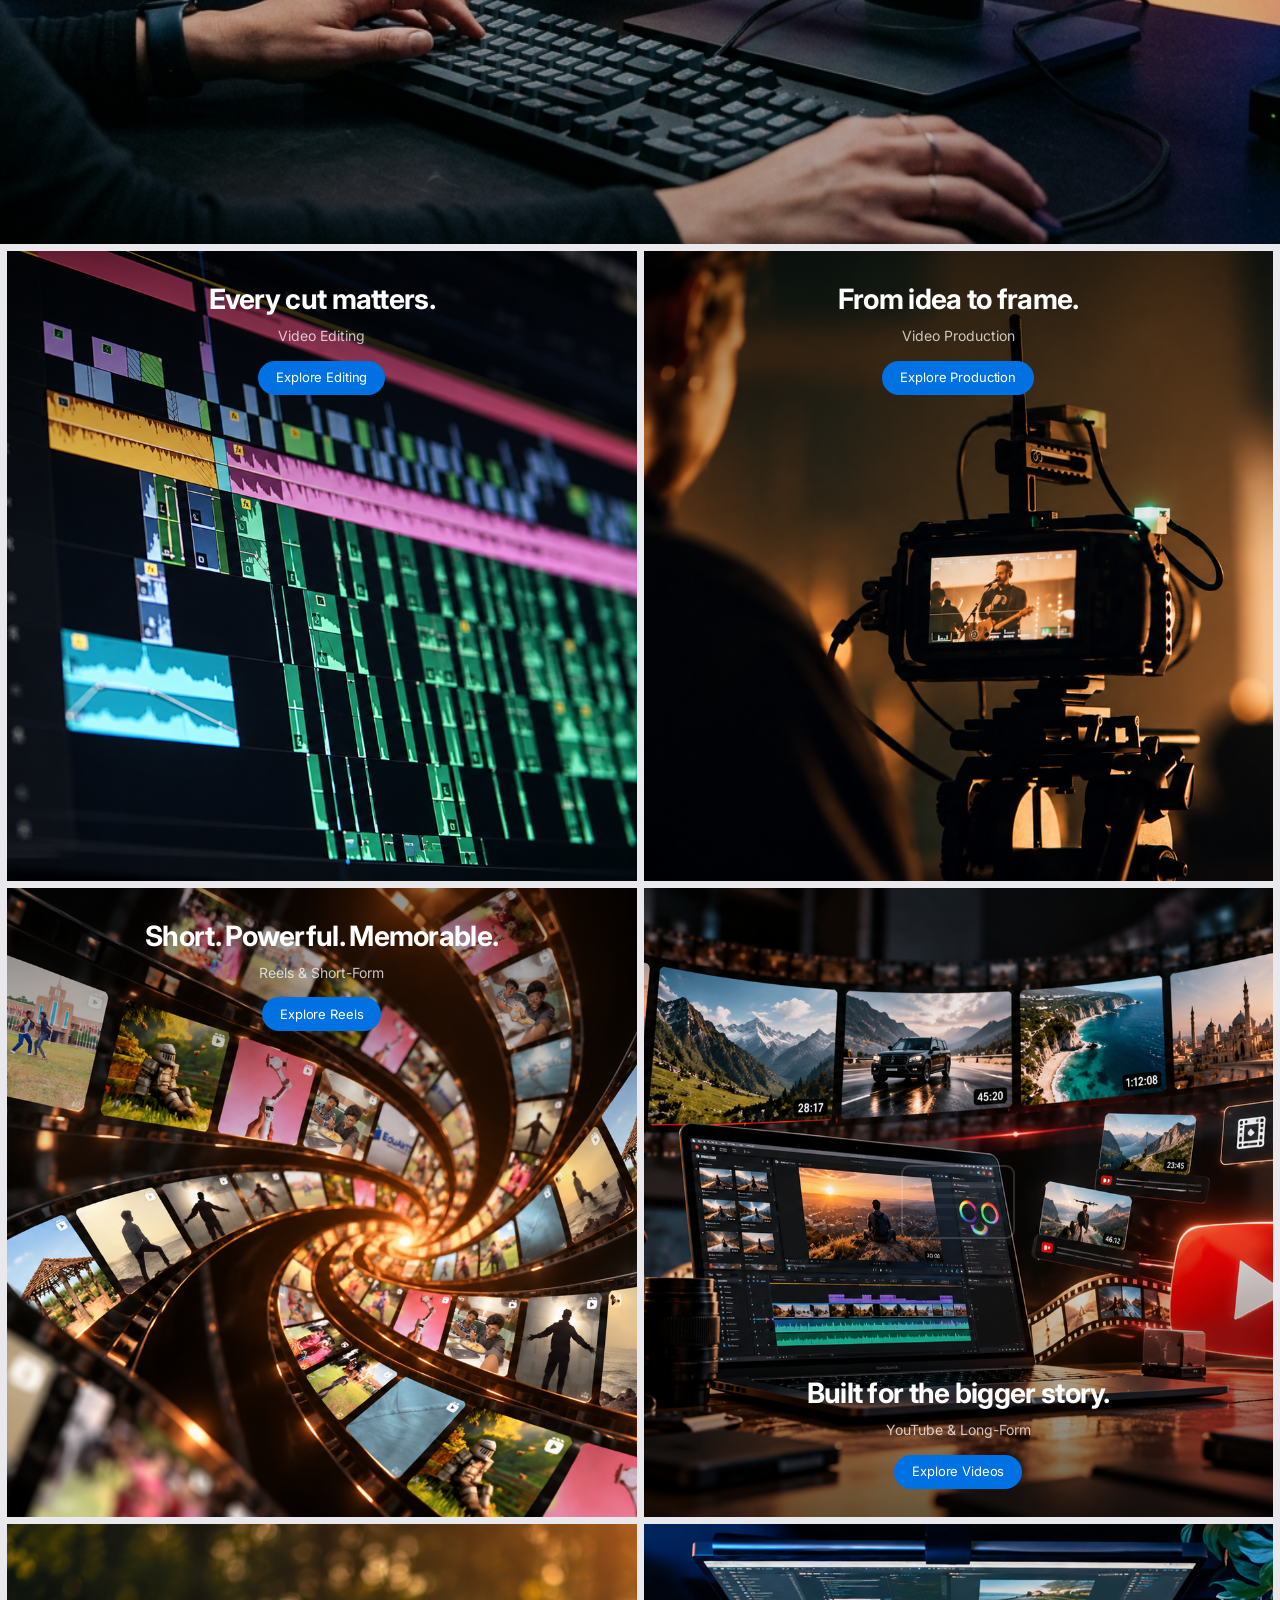
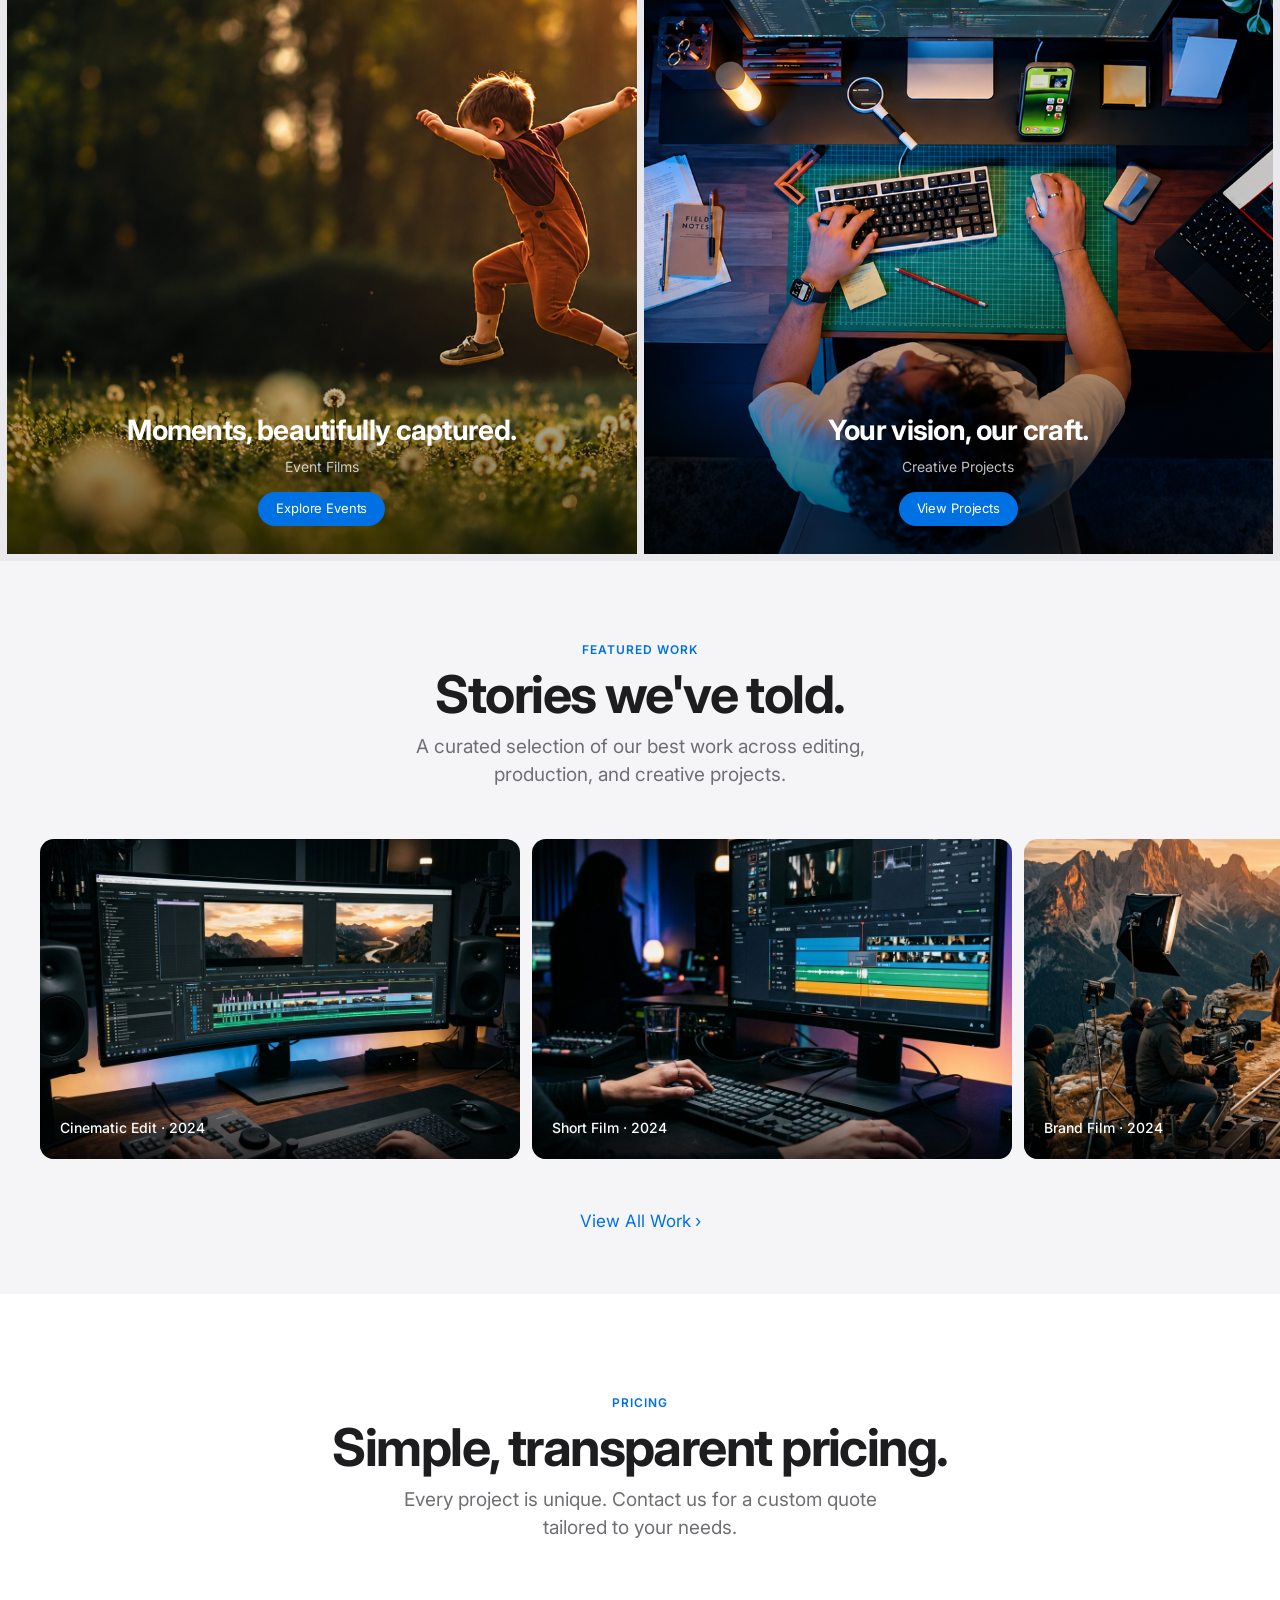
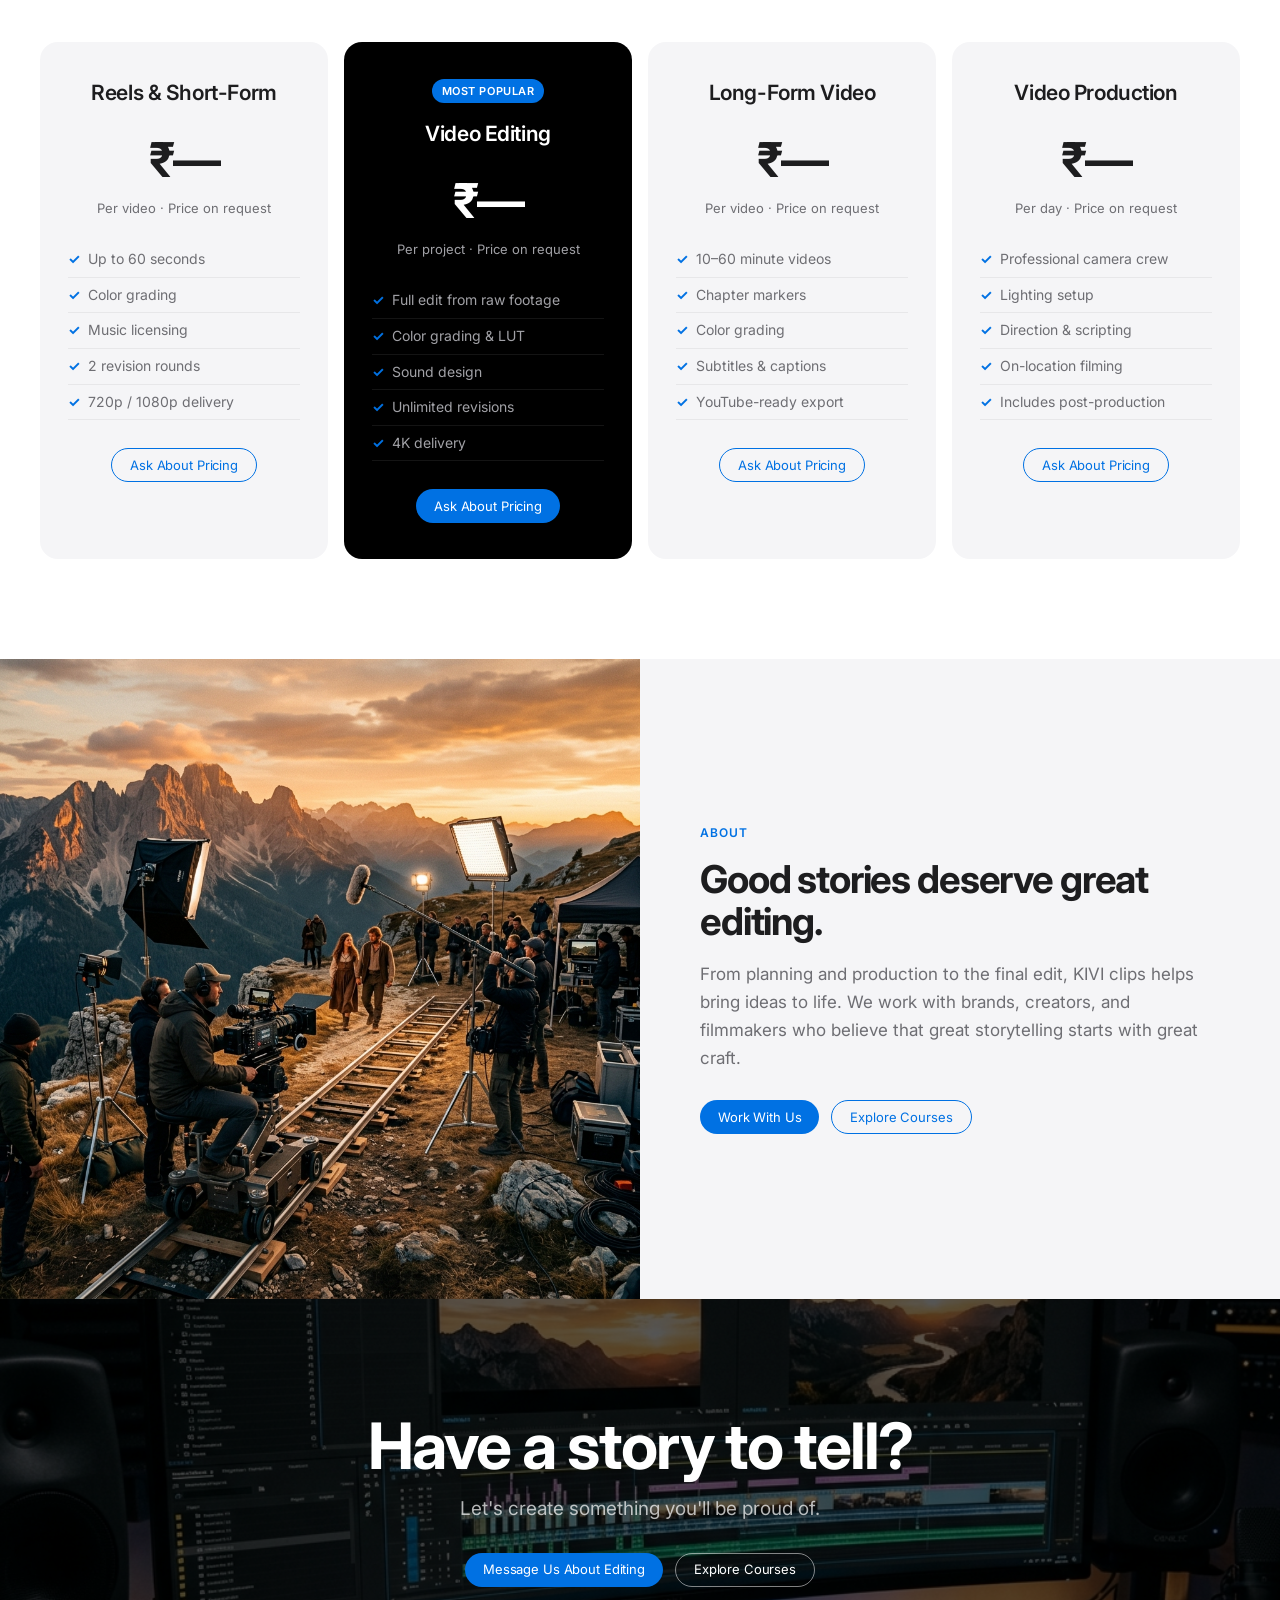
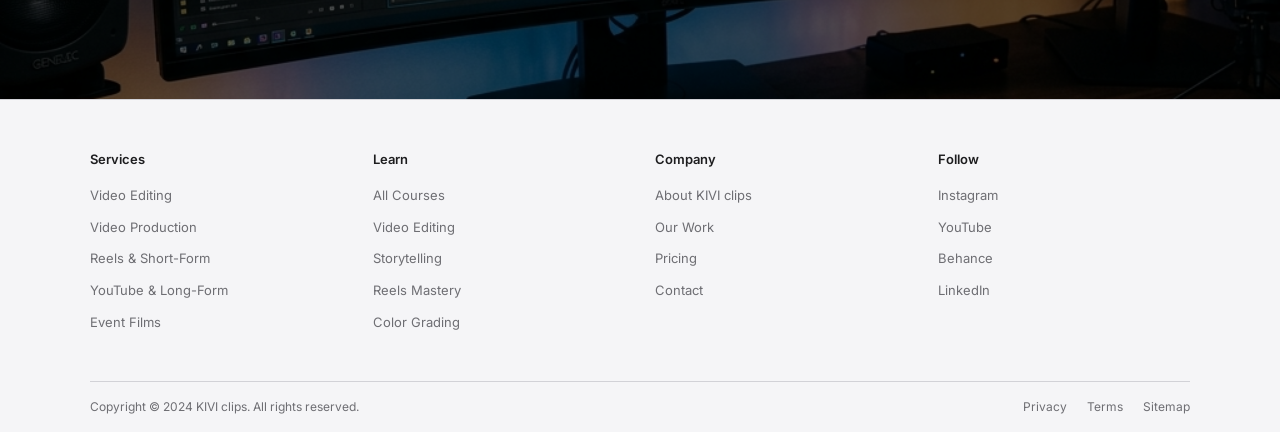
==== commit ecedbca8: "Update index.html" ====
--- a/index.html
+++ b/index.html
@@ -183,6 +183,11 @@
 
     <!-- Tile 4: YouTube & Long-Form (gradient placeholder) -->
     <article class="service-tile tile-grad-1" id="tile-youtube">
+      <img
+  src="youtube.png"
+  alt="YouTube and Long-Form showcase"
+  style="position:absolute;inset:0;width:100%;height:100%;object-fit:cover;z-index:0;"
+/>
       <div class="tile-overlay--bottom tile-overlay" aria-hidden="true"></div>
       <div class="tile-content tile-content--bottom" style="top:auto; bottom:0; padding-top:0;">
         <h3 class="tile-title">Built for the bigger story.</h3>
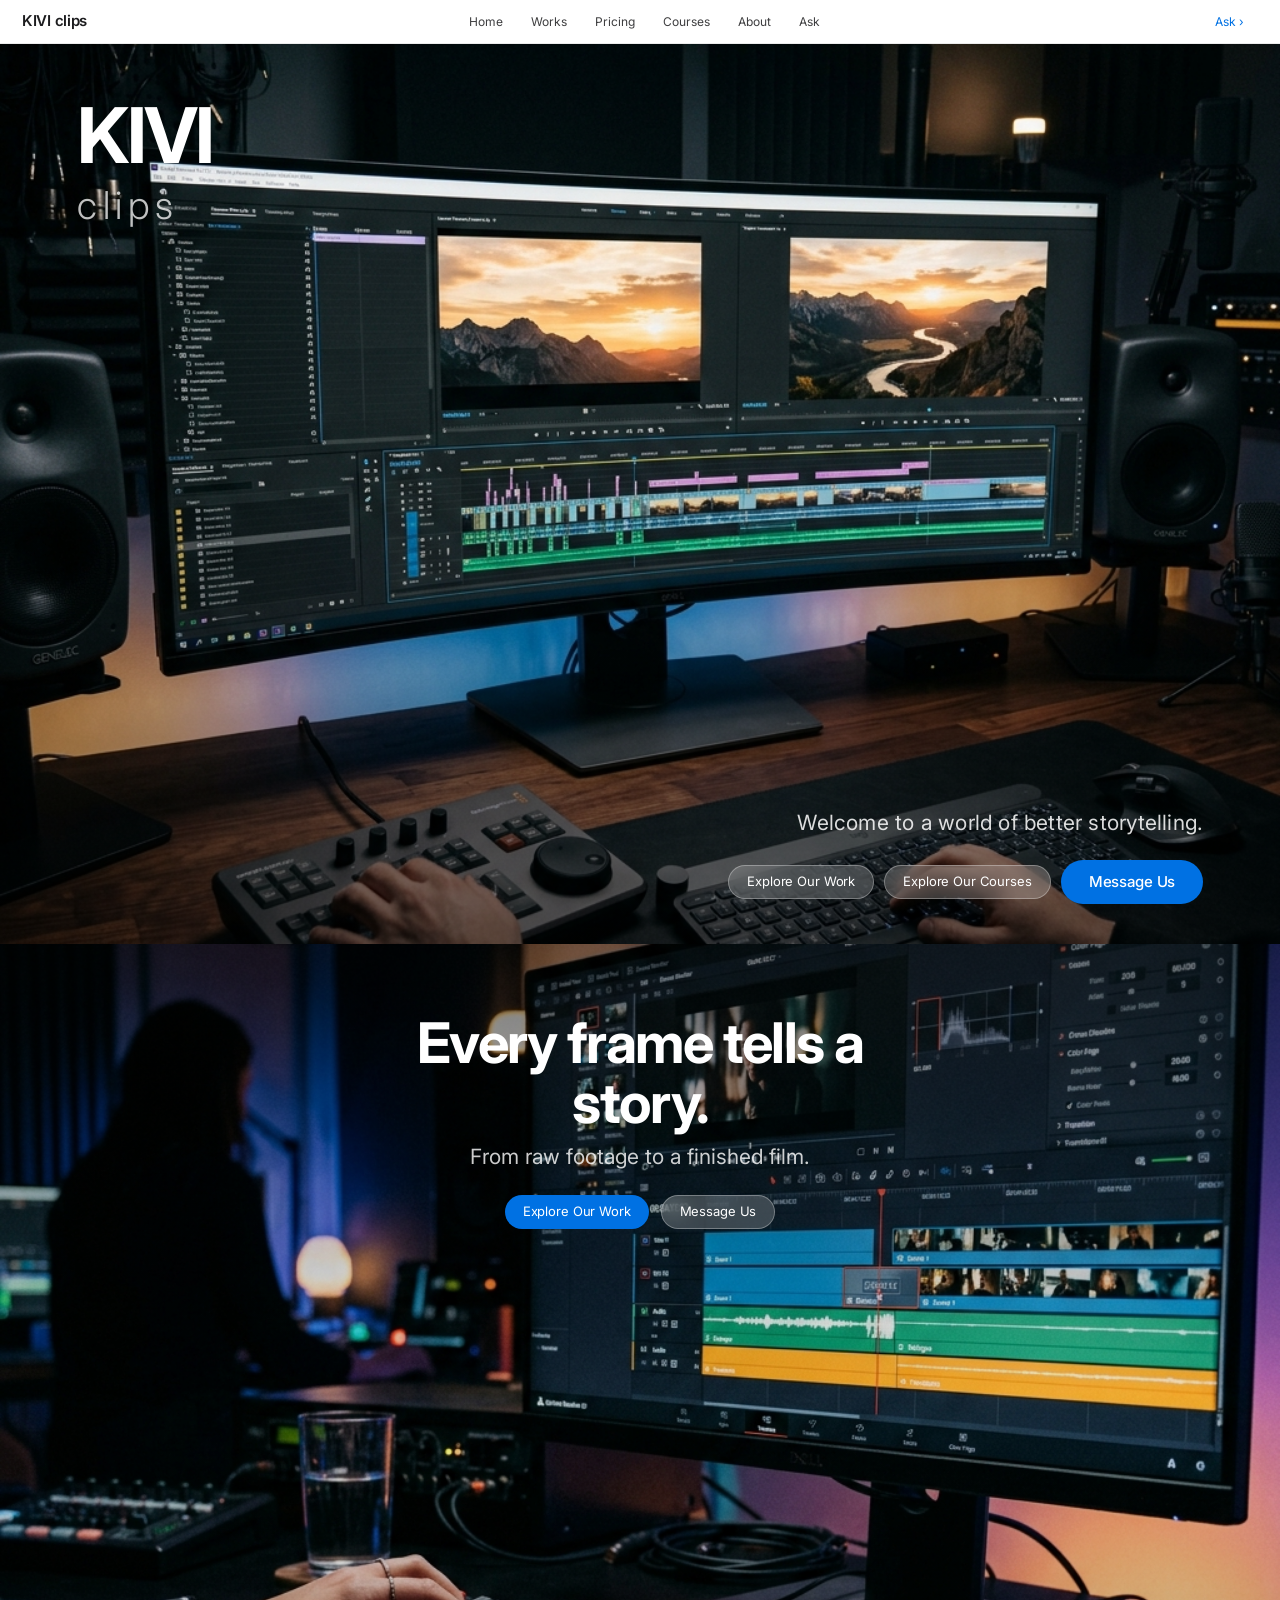
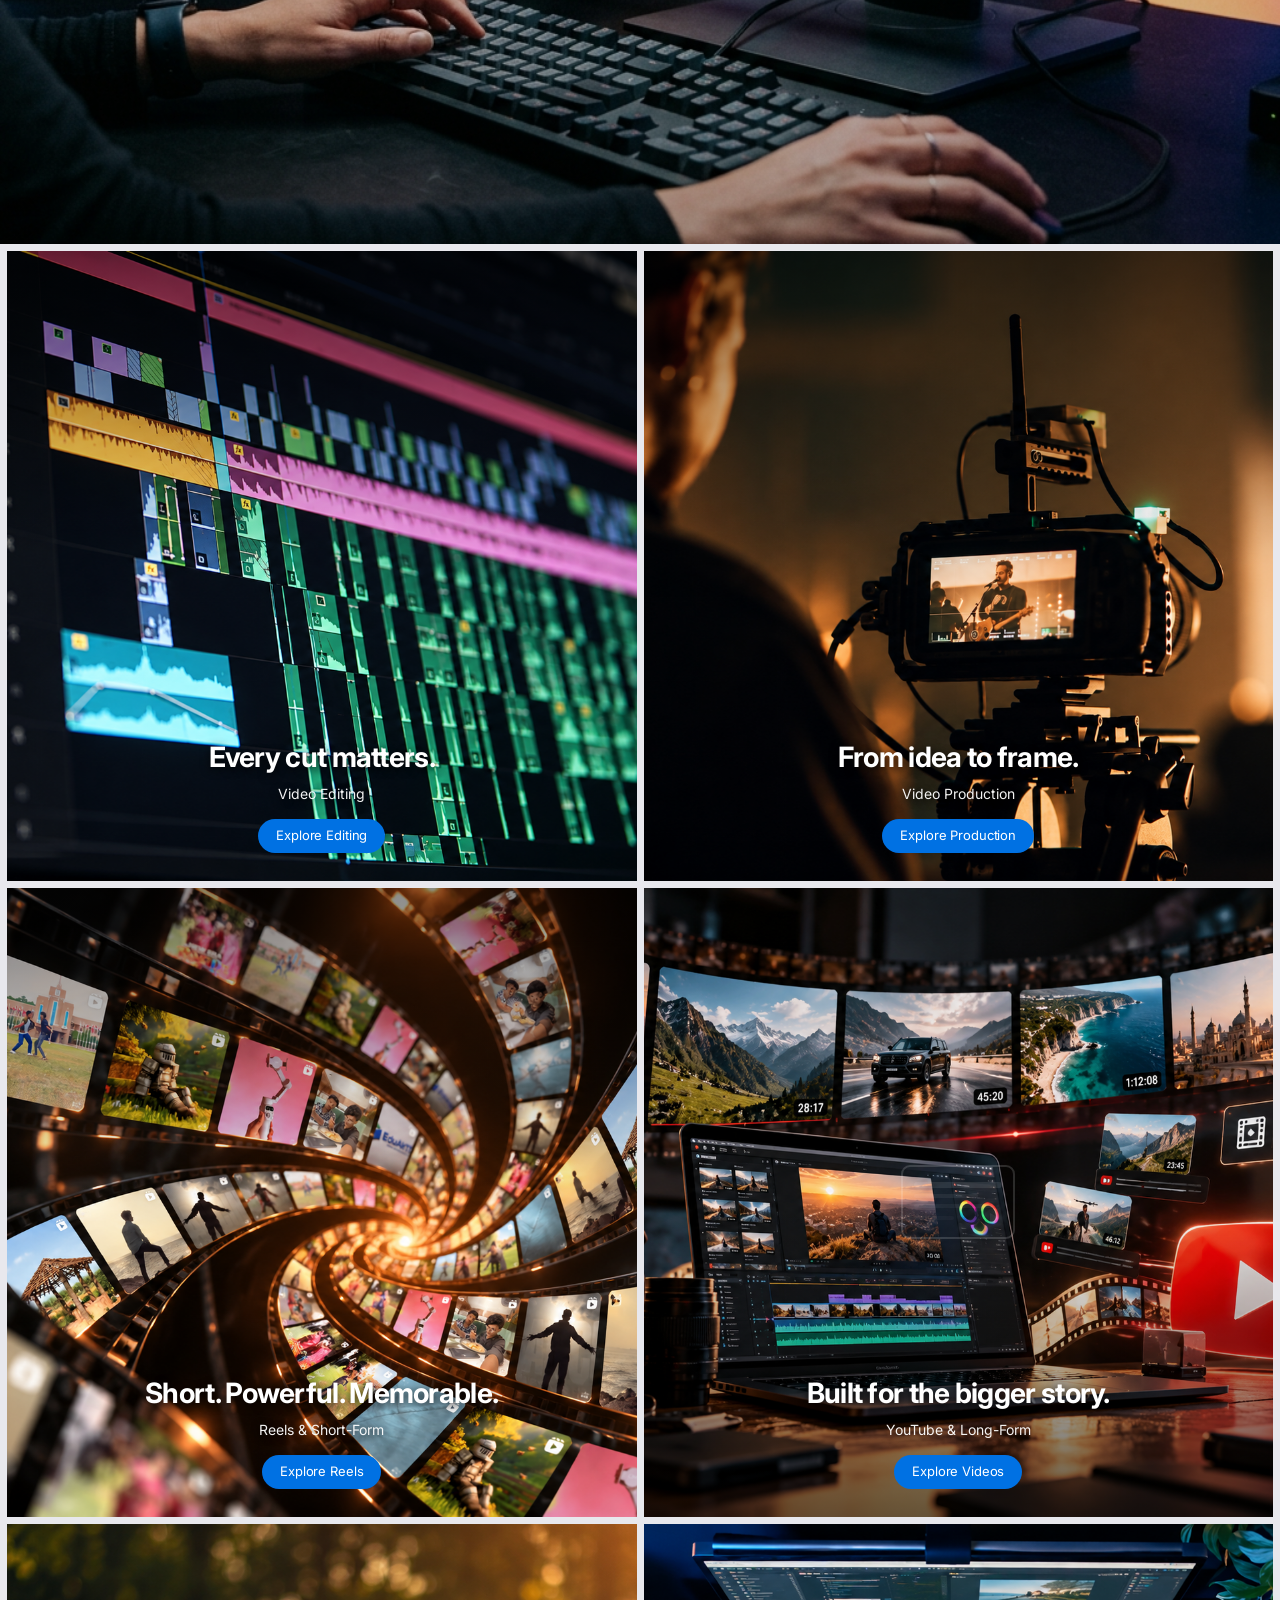
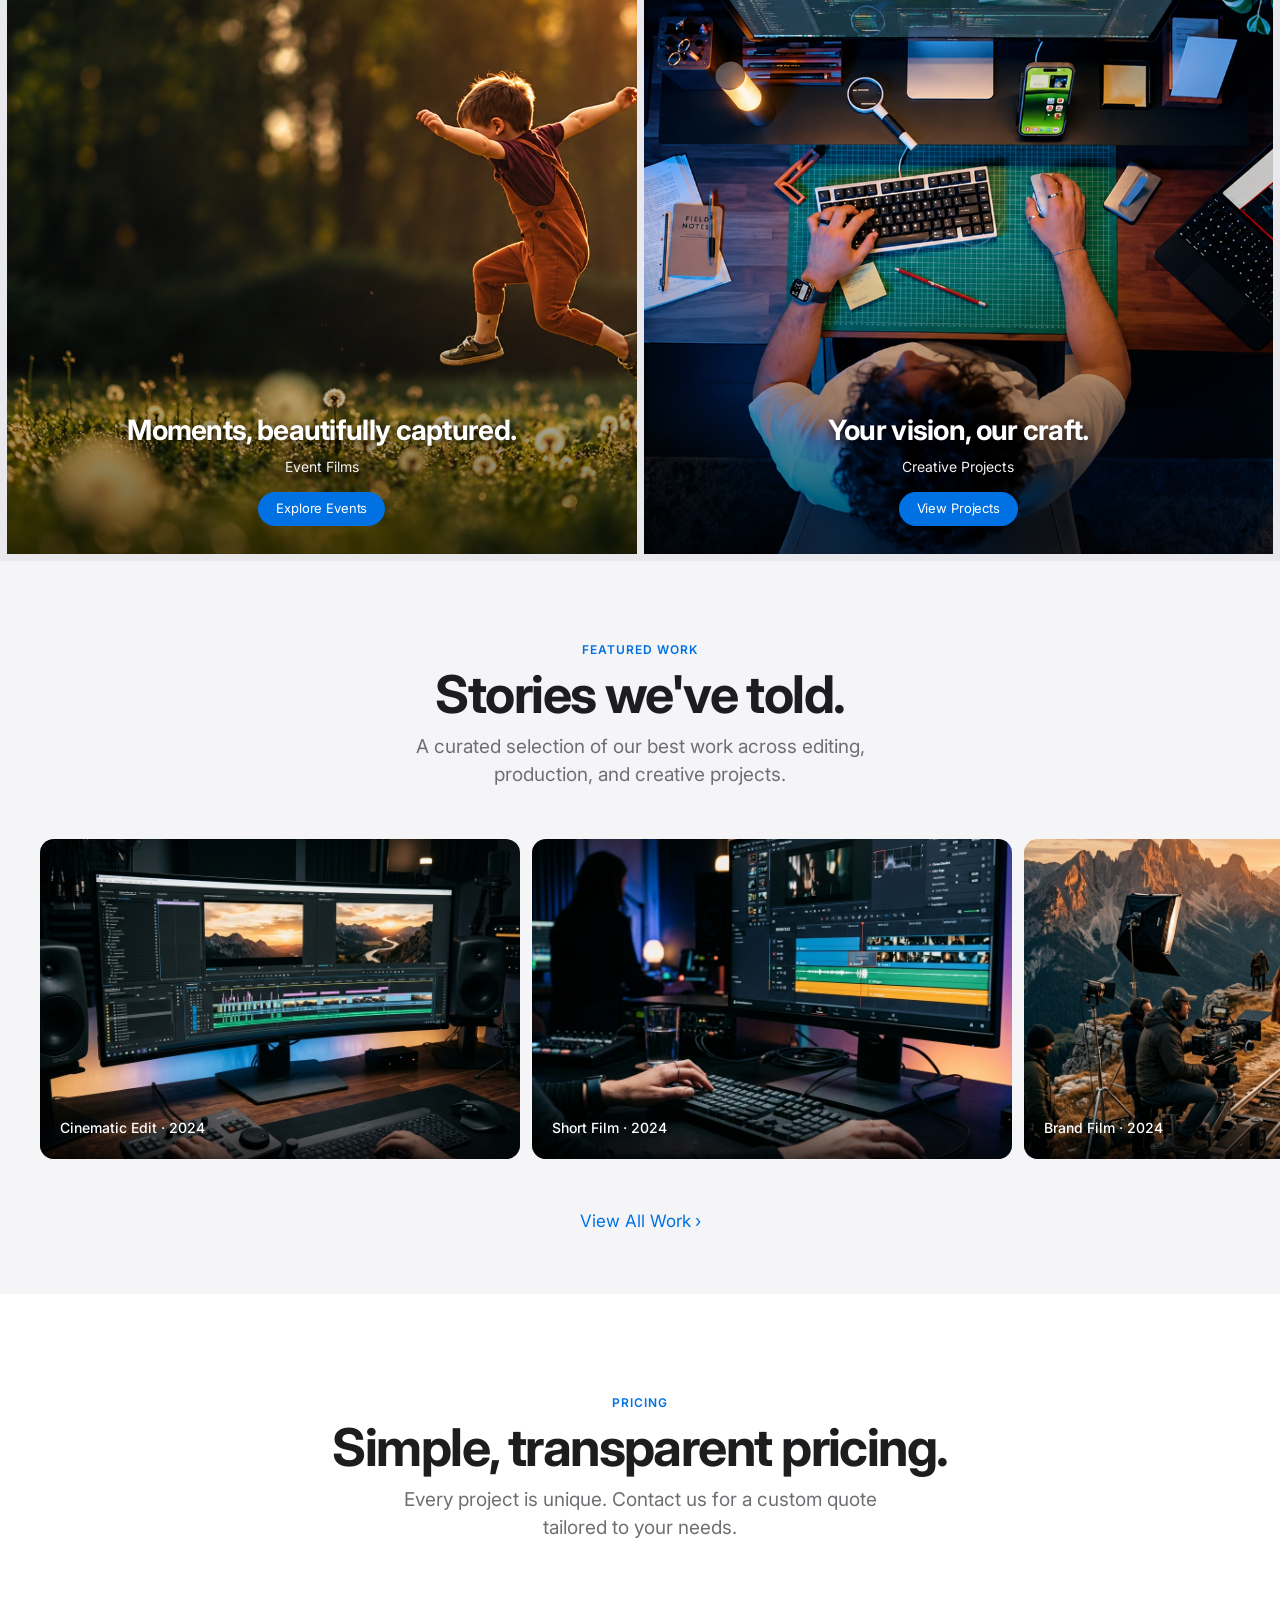
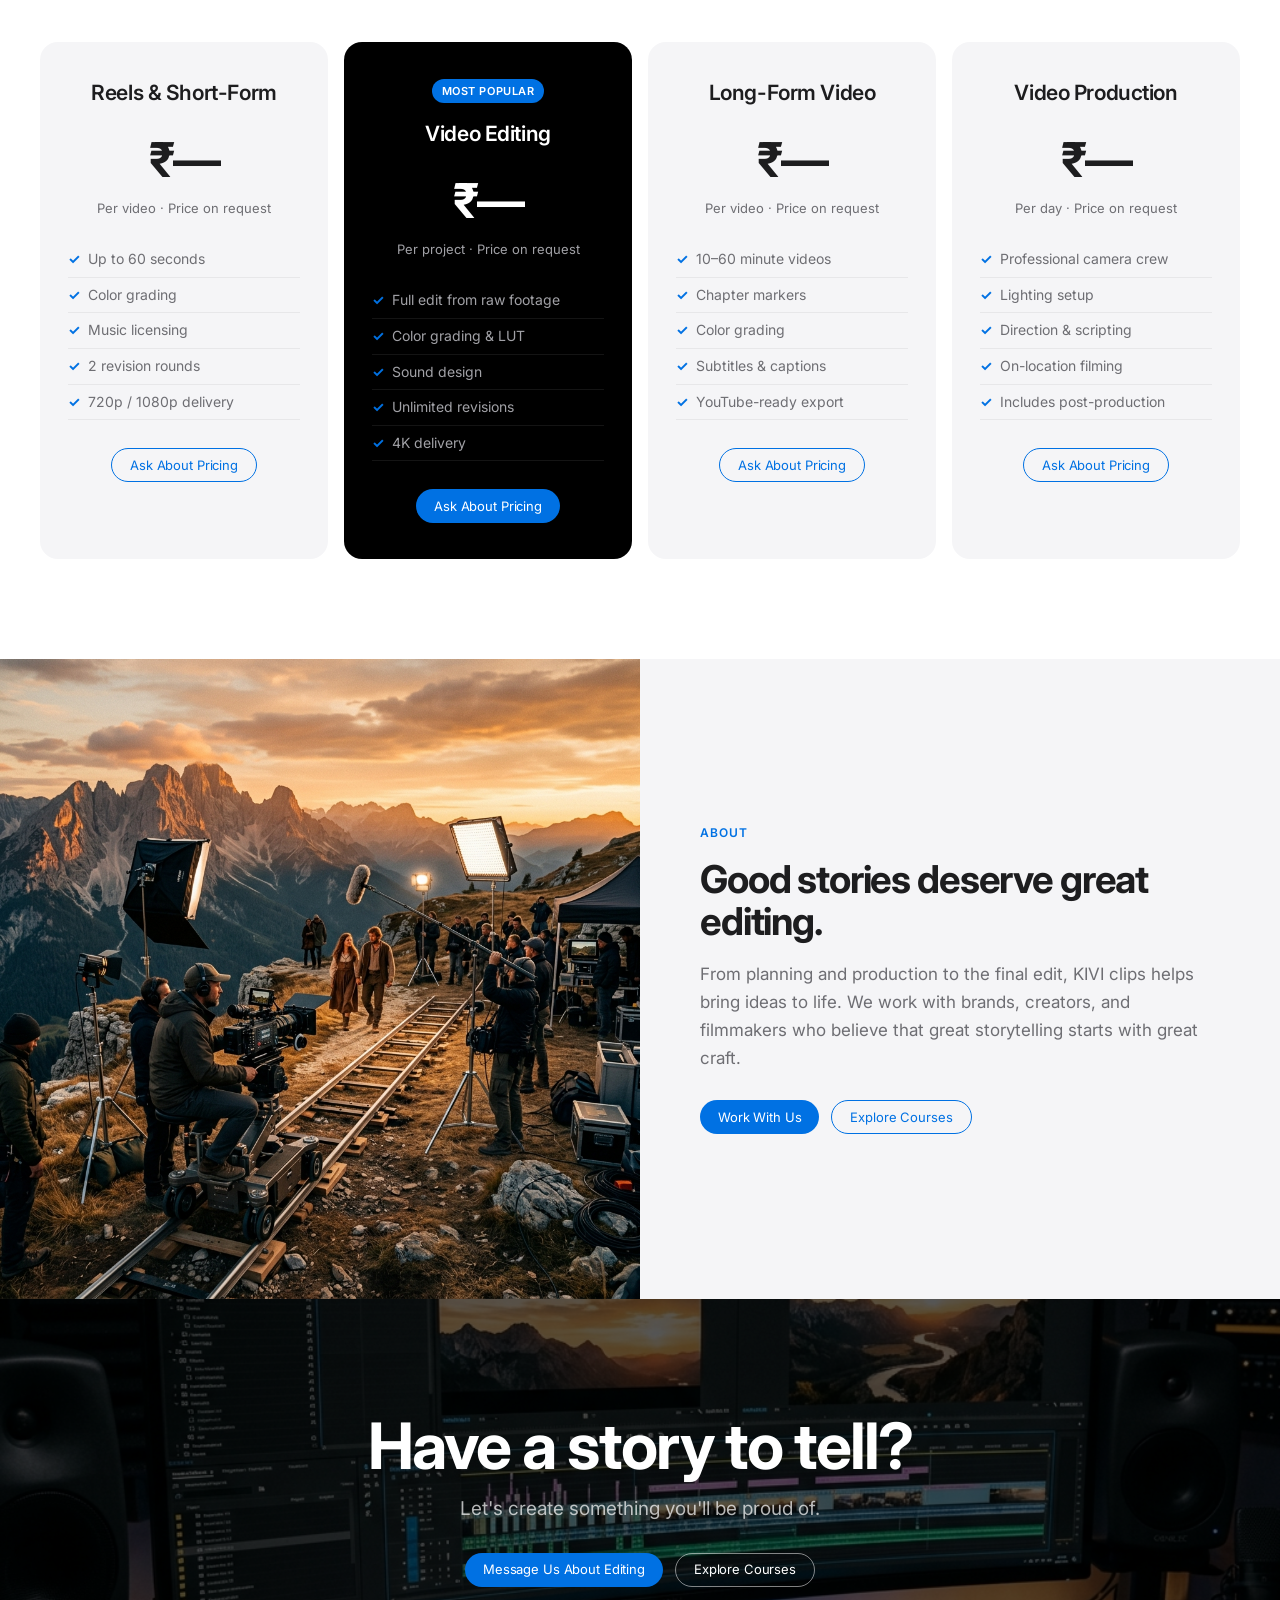
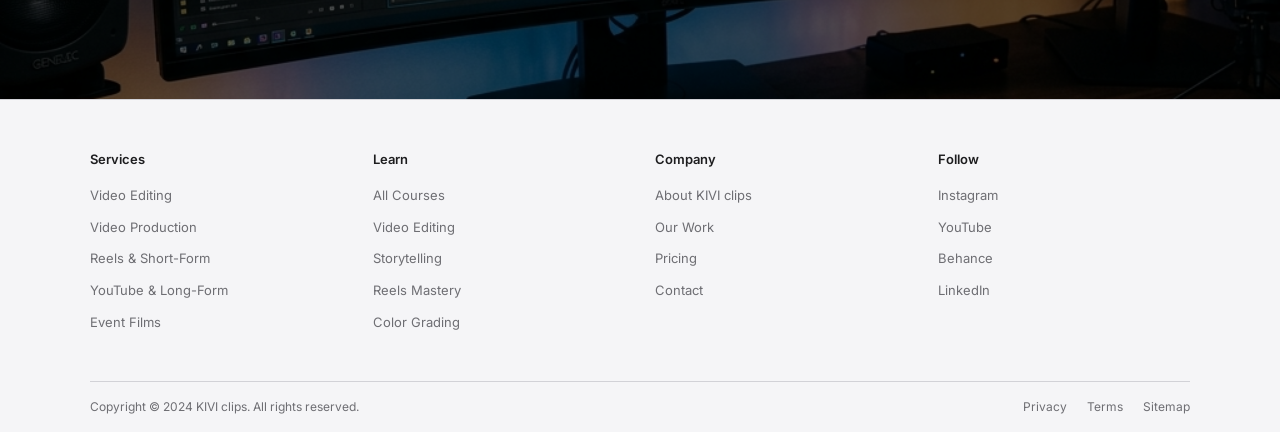
==== commit b96c9fc4: "Update index.html" ====
--- a/index.html
+++ b/index.html
@@ -152,7 +152,7 @@
     <article class="service-tile" id="tile-editing">
       <img class="tile-media" src="tile1-old.png" alt="Professional video editing" loading="lazy" />
       <div class="tile-overlay" aria-hidden="true"></div>
-      <div class="tile-content">
+      <div class="tile-content tile-content--bottom">
         <h3 class="tile-title">Every cut matters.</h3>
         <p class="tile-sub">Video Editing</p>
         <a href="#ask" class="btn btn-blue" id="btn-tile-editing">Explore Editing</a>
@@ -163,7 +163,7 @@
     <article class="service-tile" id="tile-production">
       <img class="tile-media" src="tile2-old.png" alt="Video production behind the scenes" loading="lazy" />
       <div class="tile-overlay" aria-hidden="true"></div>
-      <div class="tile-content">
+      <div class="tile-content tile-content--bottom">
         <h3 class="tile-title">From idea to frame.</h3>
         <p class="tile-sub">Video Production</p>
         <a href="#ask" class="btn btn-blue" id="btn-tile-production">Explore Production</a>
@@ -174,7 +174,7 @@
     <article class="service-tile" id="tile-reels">
       <img class="tile-media" src="reels.png" alt="Short-form reels and social content" loading="lazy" />
       <div class="tile-overlay" aria-hidden="true"></div>
-      <div class="tile-content">
+      <div class="tile-content tile-content--bottom">
         <h3 class="tile-title">Short. Powerful. Memorable.</h3>
         <p class="tile-sub">Reels &amp; Short-Form</p>
         <a href="#ask" class="btn btn-blue" id="btn-tile-reels">Explore Reels</a>
--- a/styles.css
+++ b/styles.css
@@ -1,3 +1,11 @@
+/* ============================================================
+   KIVI CLIPS — ORGANIZED STYLESHEET
+   Compatibility pass: original declarations and cascade order
+   are preserved; only the malformed mobile media-query boundary
+   has been corrected. Keep base styles before responsive overrides.
+   ============================================================ */
+
+/* 1. SHARED + DESKTOP BASE STYLES (original order preserved) */
 @import url('https://fonts.googleapis.com/css2?family=Michroma&display=swap');
 /* ============================================================
    KIVI clips — Apple-Style Website CSS
@@ -380,6 +388,7 @@
   flex: 0 0 auto;
 }
 
+/* 2. TABLET + MOBILE RESPONSIVE OVERRIDES (original order preserved) */
 @media (max-width: 480px) {
   .hero-btn-row {
     flex-direction: column;
@@ -581,6 +590,7 @@
   letter-spacing: -0.025em;
   color: var(--white);
   margin-bottom: 6px;
+  text-shadow: 0 2px 10px rgba(0, 0, 0, 0.85);
 }
 
 .tile-title--dark {
@@ -589,8 +599,9 @@
 
 .tile-sub {
   font-size: 14px;
-  color: rgba(255,255,255,0.75);
+  color: rgba(255,255,255,0.95);
   margin-bottom: 14px;
+  text-shadow: 0 2px 8px rgba(0, 0, 0, 0.9);
 }
 
 .tile-sub--dark {
@@ -1699,7 +1710,7 @@
   #hero .hero-brand-kivi {
     font-size: clamp(42px, 12vw, 64px);
   }
-
+}
 
 /* KIVI clips — MOBILE WORDMARK FIX */
 @media (max-width: 768px) {
@@ -1745,19 +1756,20 @@
 }
 
 
-#hero .hero-sub {
-  position: absolute;
-  top: 47%;
-  left: 8%;
-  right: 8%;
-  bottom: auto;
-  width: auto;
-  margin: 0;
-  text-align: center;
-  font-size: 14px;
-  line-height: 1.5;
-  z-index: 2;
-} 
+@media (max-width: 768px) {
+  #hero .hero-sub {
+    position: absolute;
+    top: 47%;
+    left: 8%;
+    right: 8%;
+    bottom: auto;
+    width: auto;
+    margin: 0;
+    text-align: center;
+    font-size: 14px;
+    line-height: 1.5;
+    z-index: 2;
+  }
 
   #hero .hero-btn-row {
     position: absolute;
